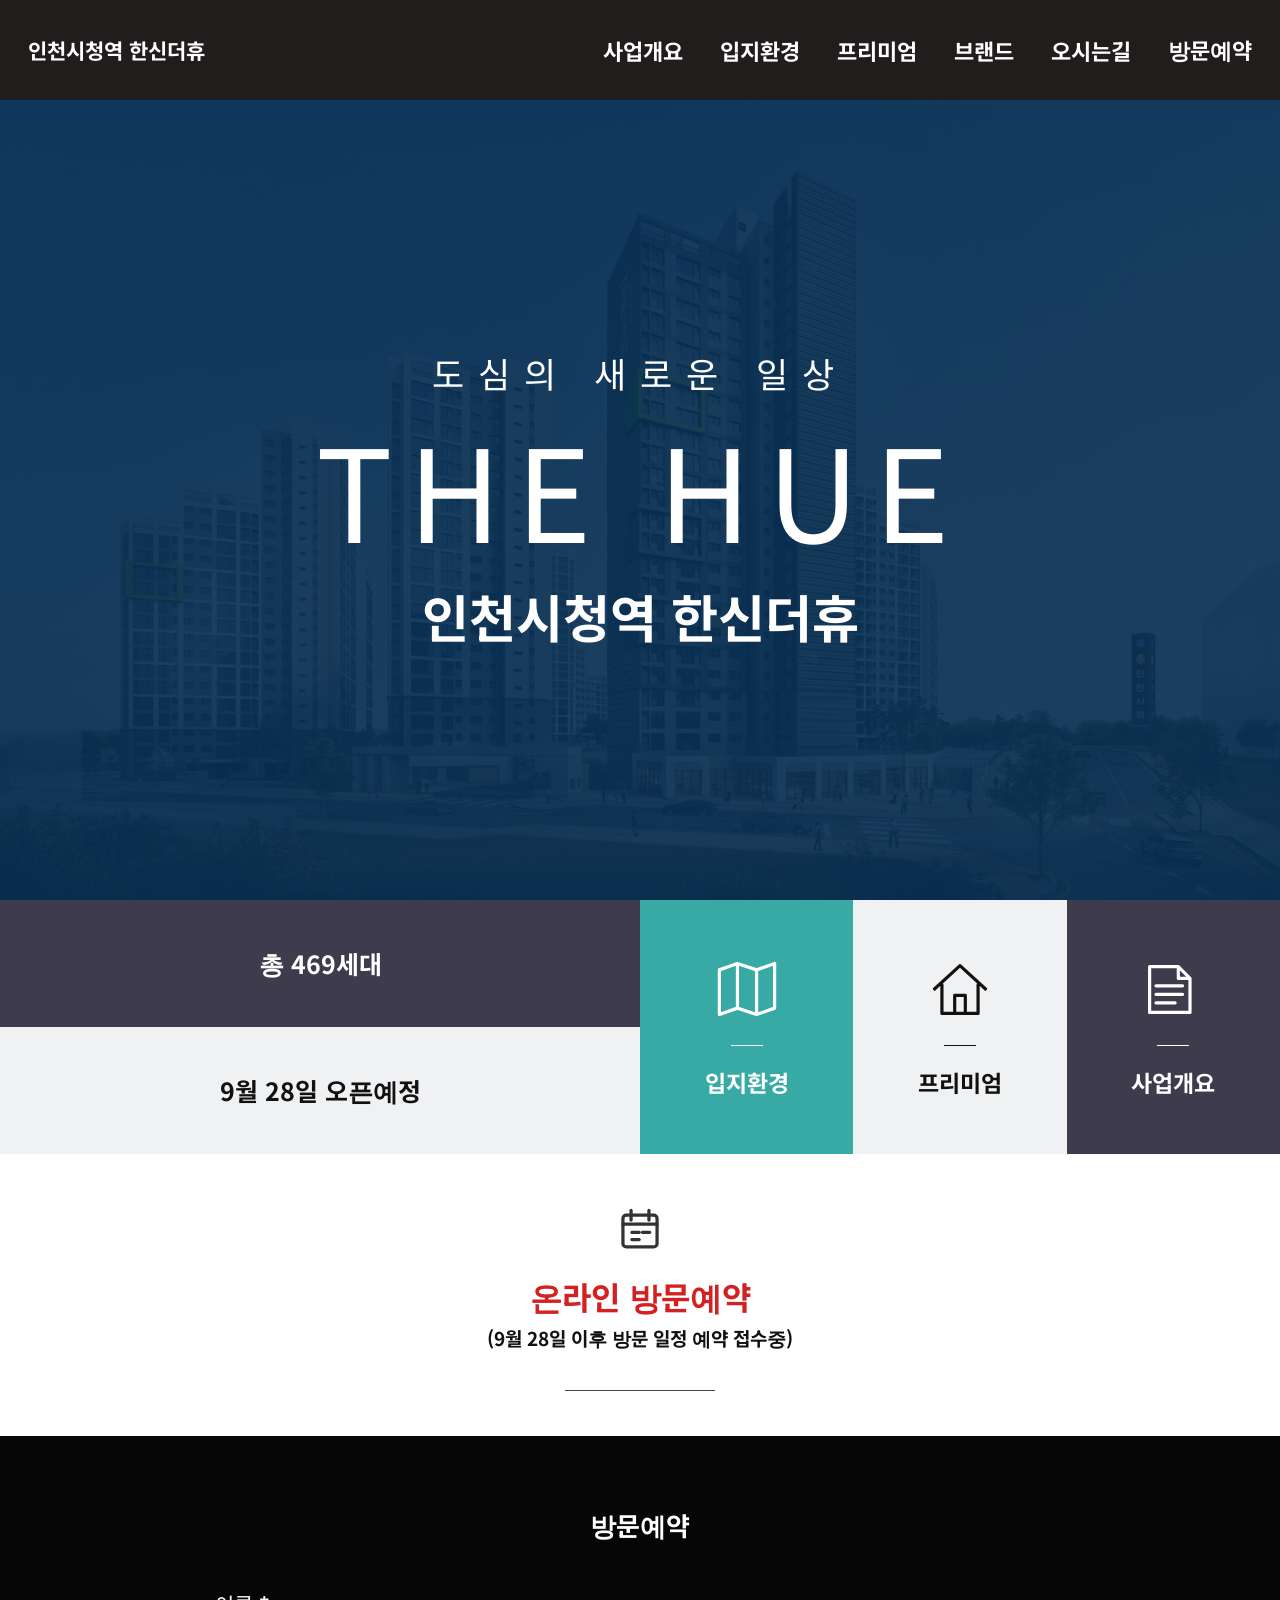
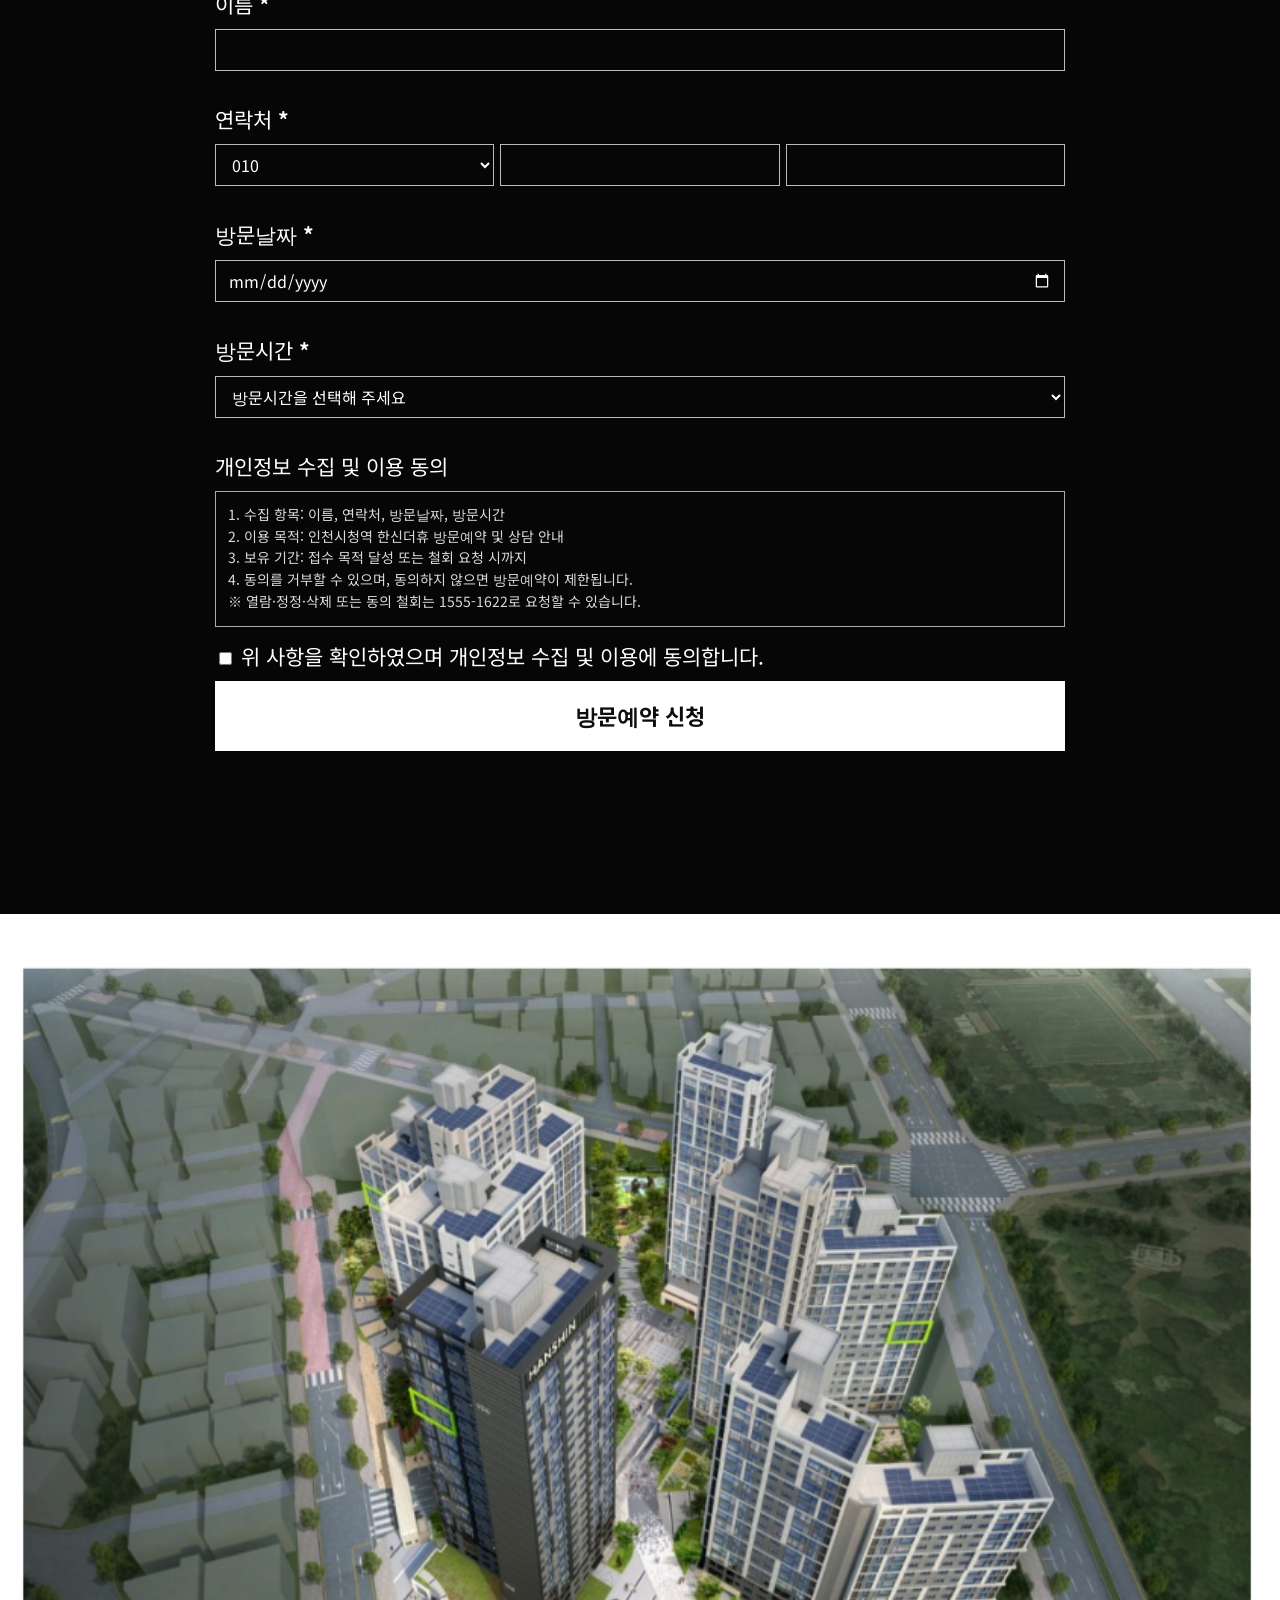
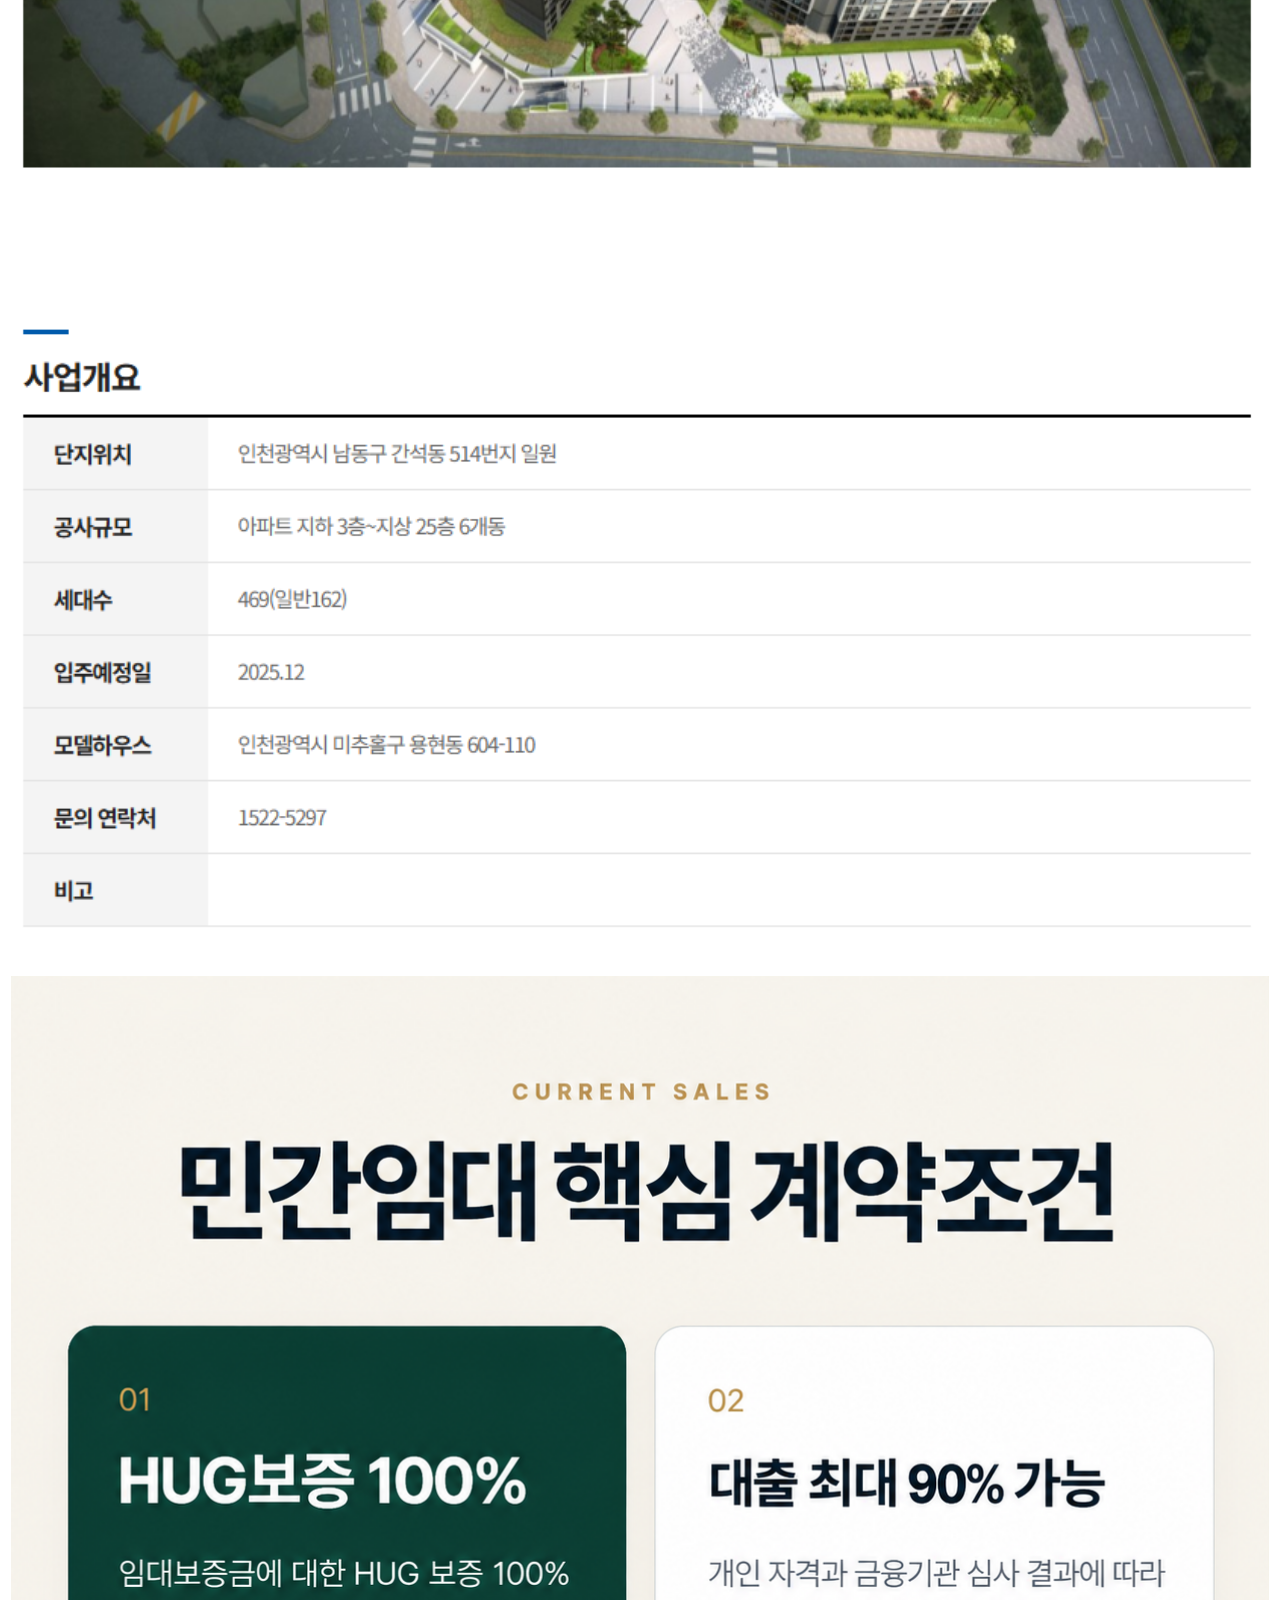
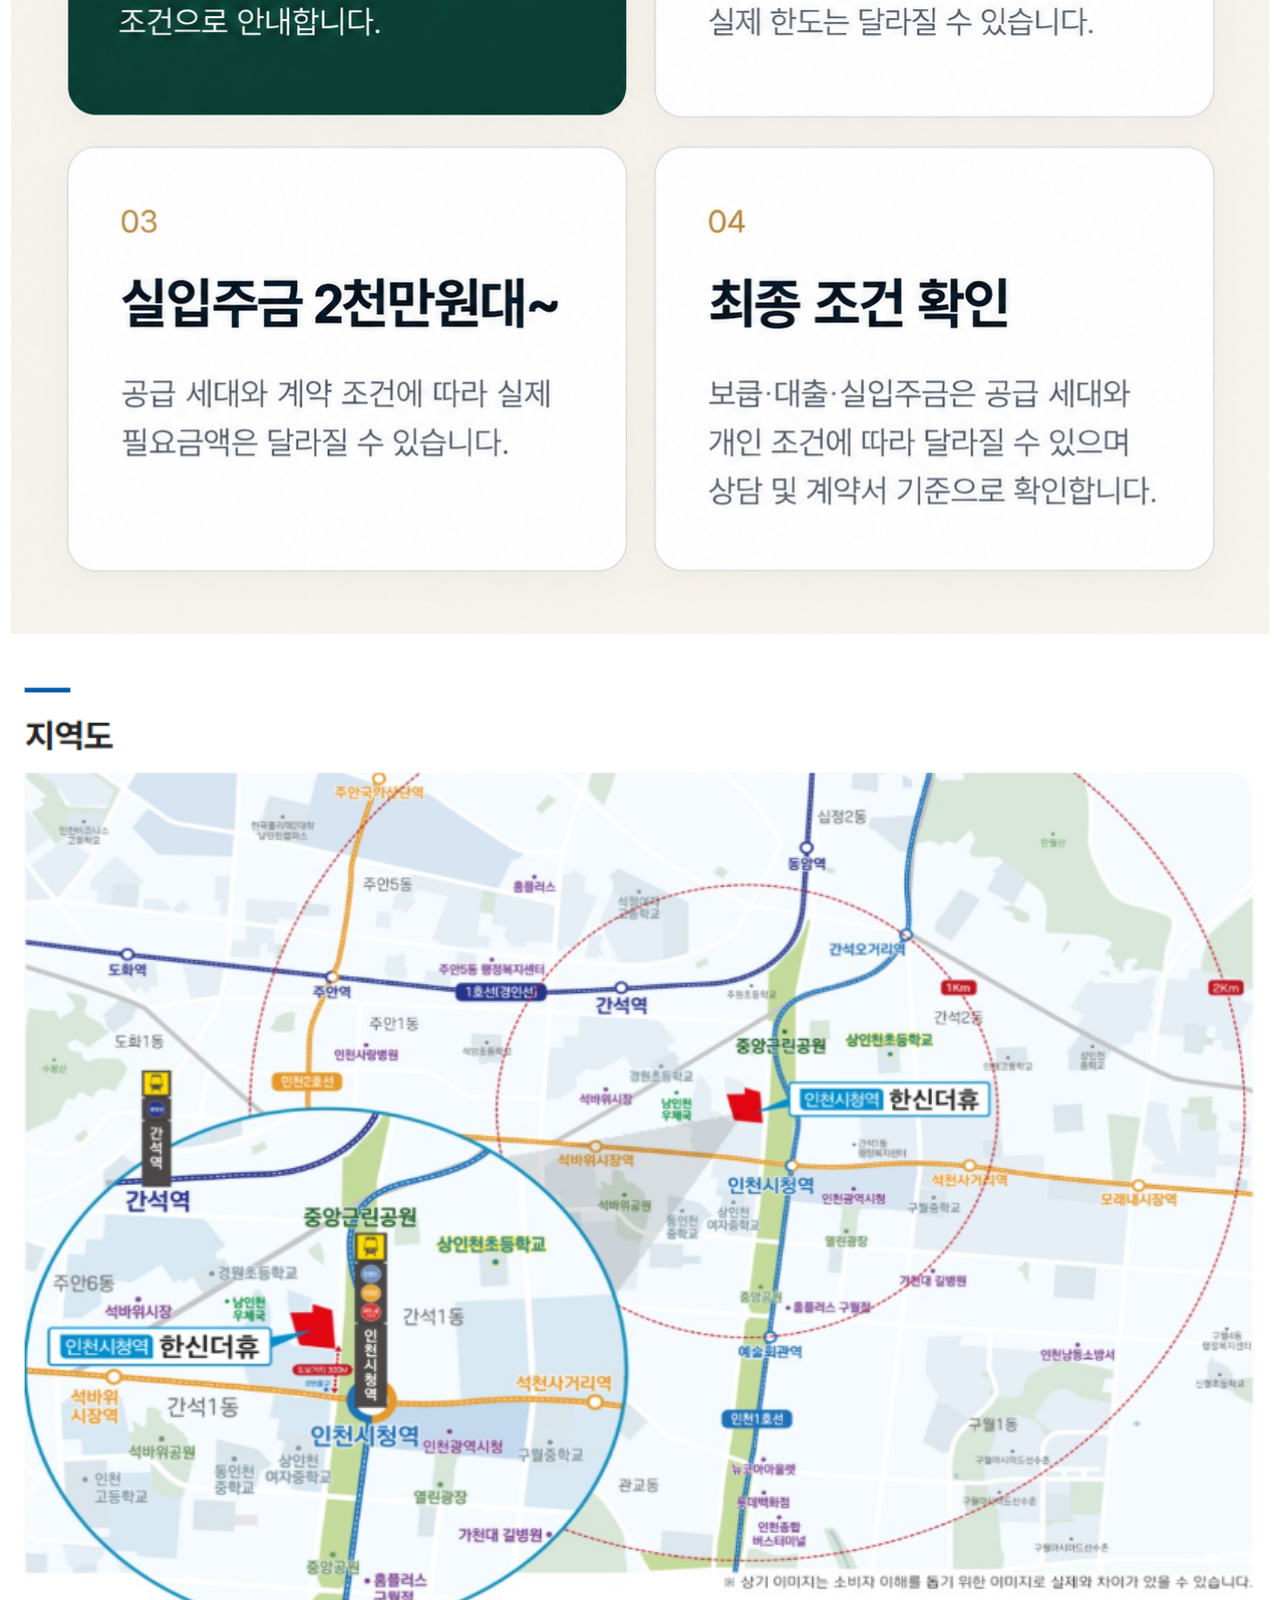
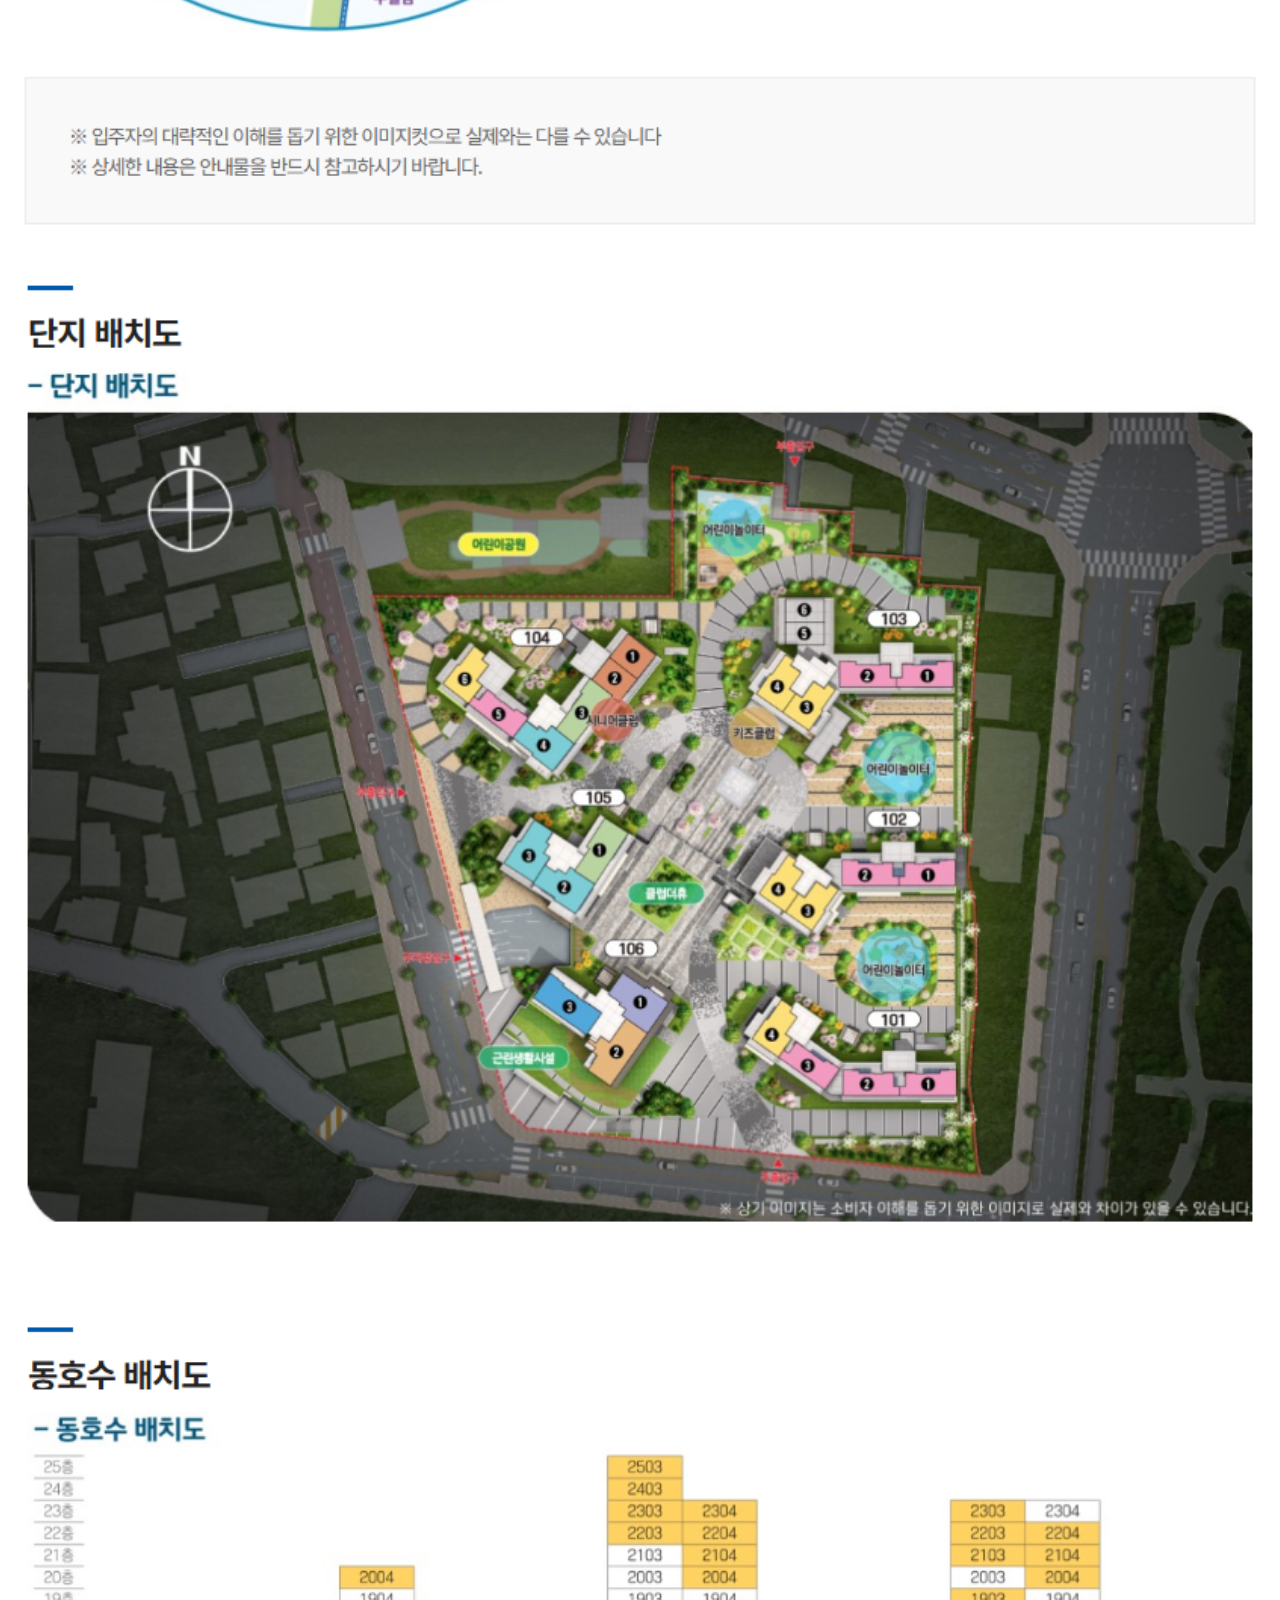
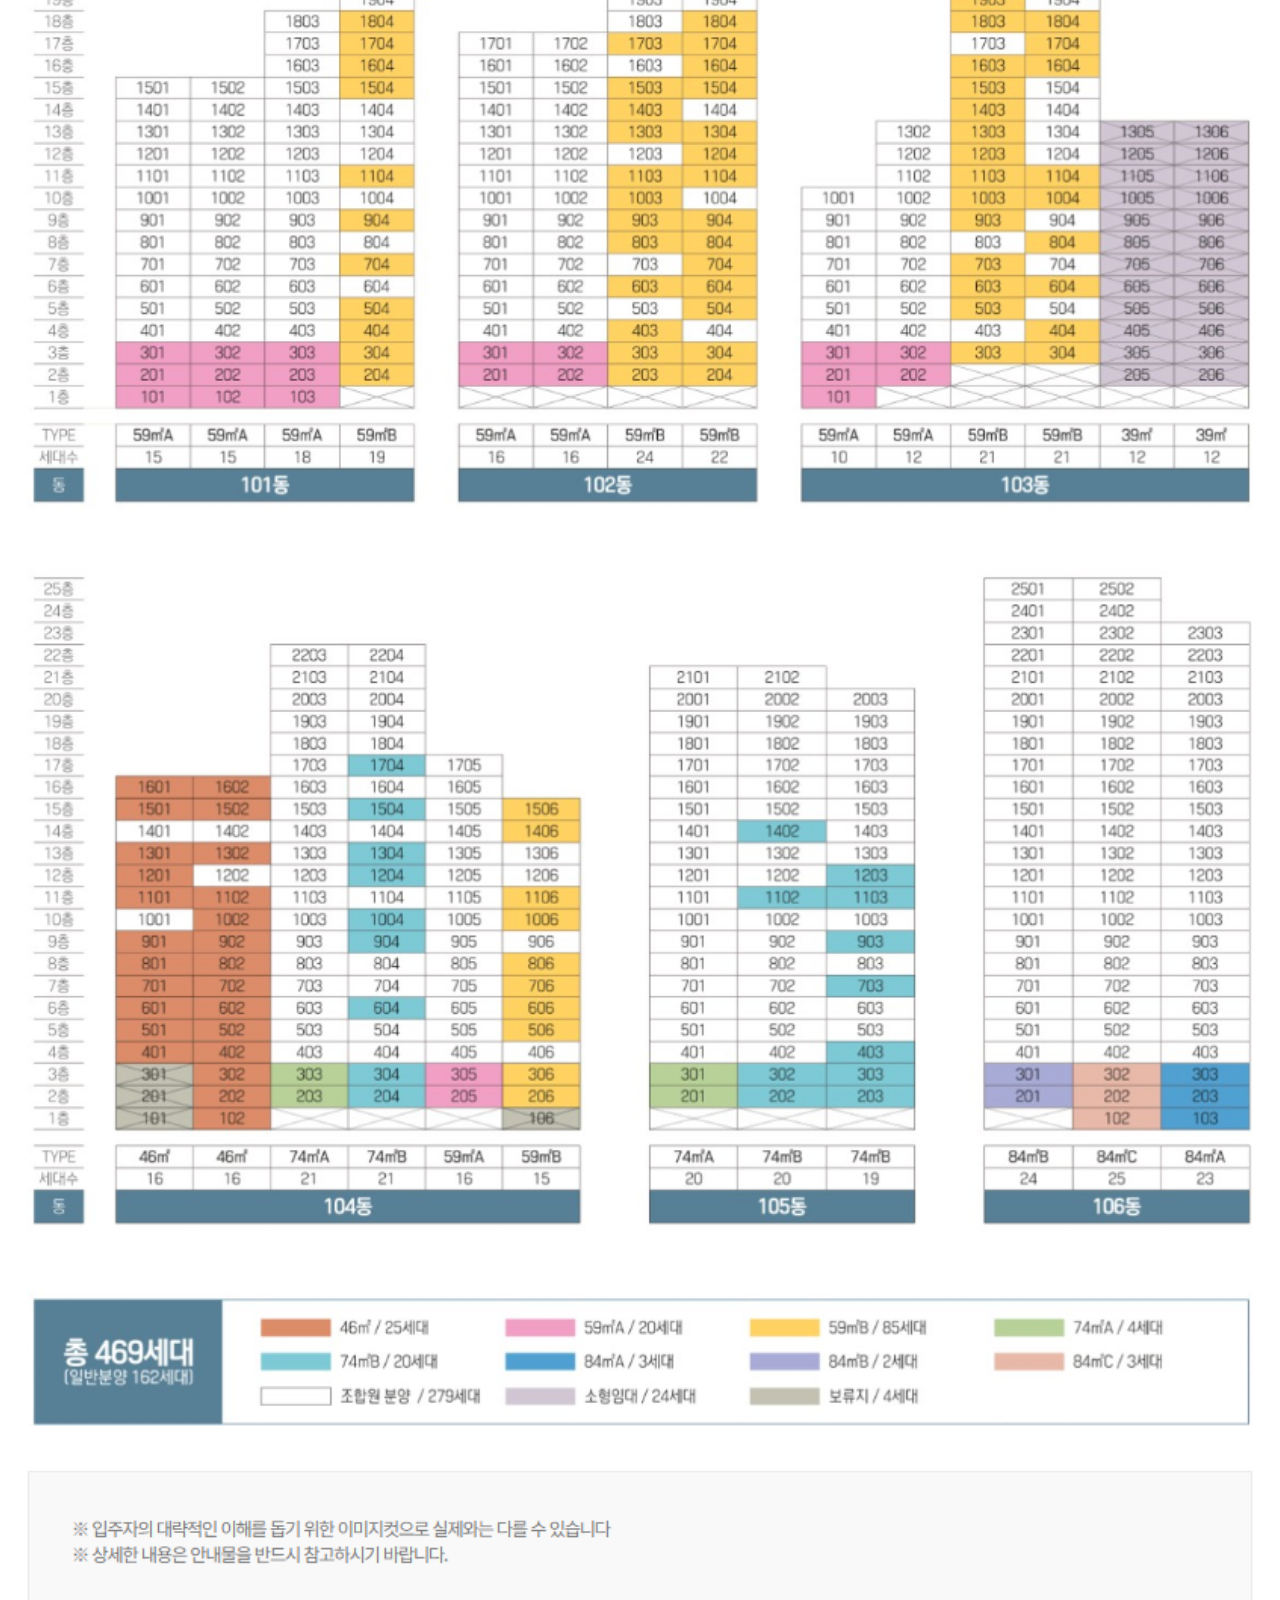
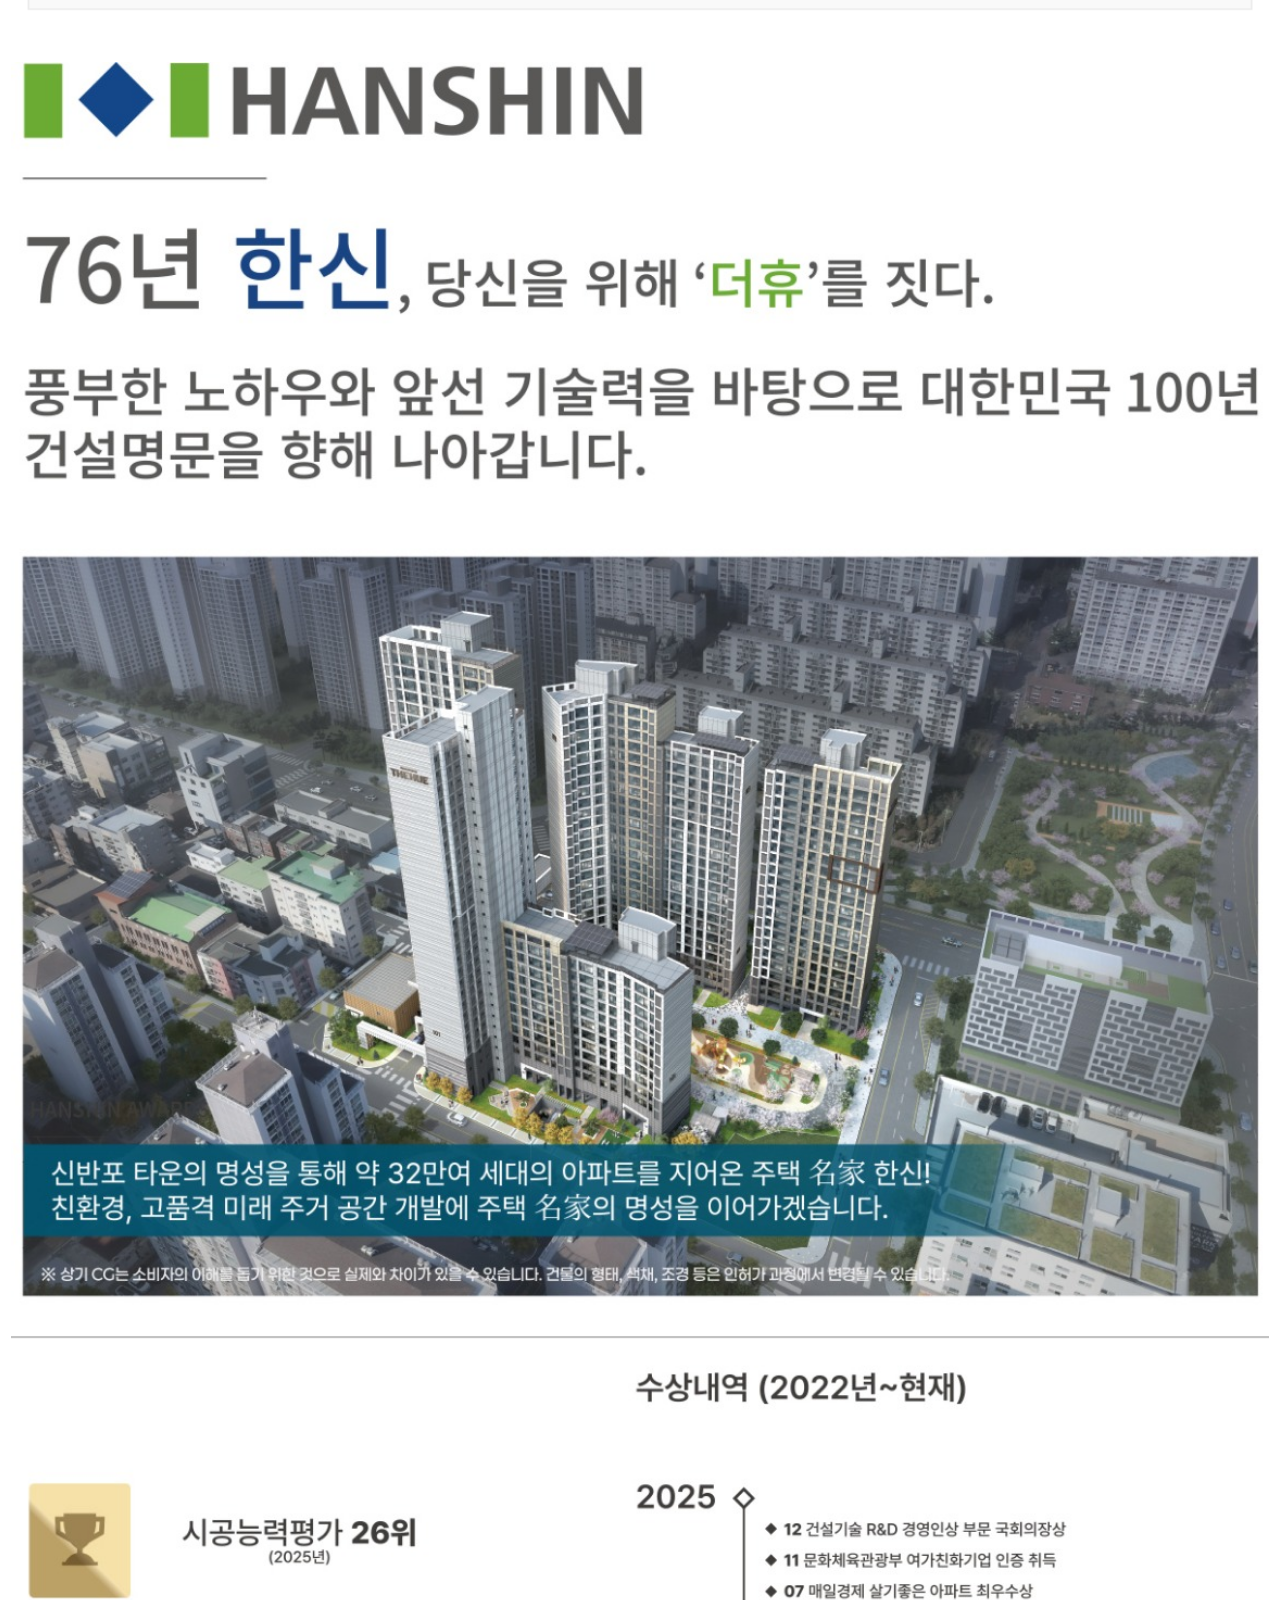
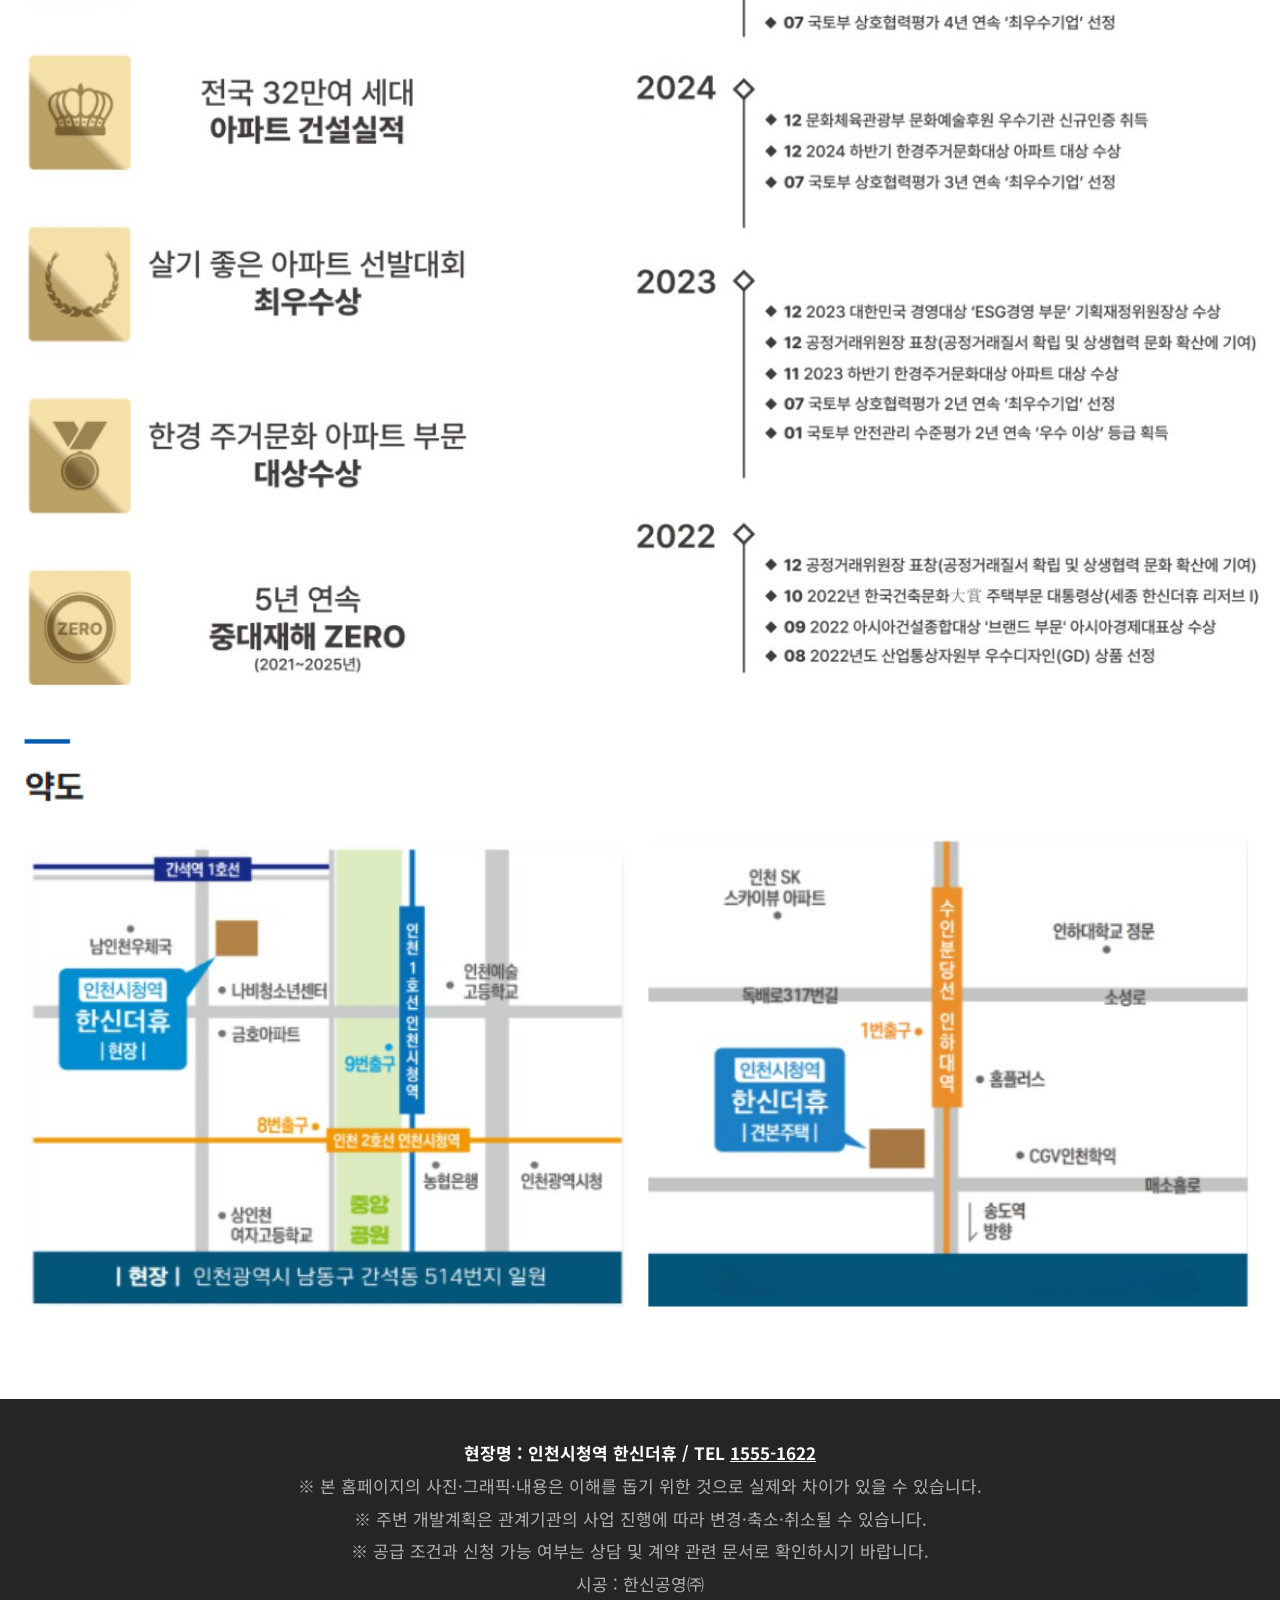
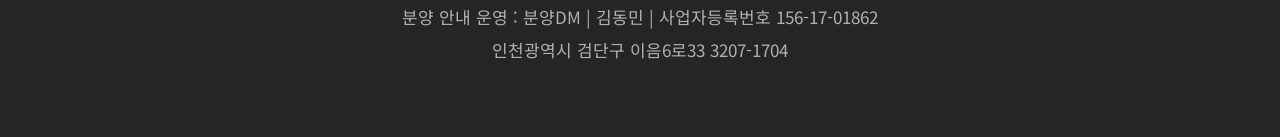
==== index.html @ fa7e34f7 "Align canonical URLs and publish RSS discovery in index.html" ====
<!doctype html><html lang="ko"><head><meta charset="utf-8"><meta name="viewport" content="width=device-width,initial-scale=1"><title>인천시청역 한신더휴</title><meta name="description" content="인천시청역 한신더휴의 사업개요, 입지환경, 프리미엄, 브랜드, 오시는 길과 방문예약 안내."><link rel="canonical" href="https://thehue-incheoncityhall.site/"><link rel="alternate" type="application/rss+xml" title="인천시청역 한신더휴 RSS" href="https://thehue-incheoncityhall.site/rss.xml"><link rel="icon" href="/favicon.svg" type="image/svg+xml"><link rel="stylesheet" href="/styles.css"></head><body><header class="site-header"><a class="brand-name" href="/">인천시청역 한신더휴</a><nav class="nav" aria-label="주요 메뉴"><a href="/info">사업개요</a><a href="/3">입지환경</a><a href="/4">프리미엄</a><a href="/7">브랜드</a><a href="/5">오시는길</a><a href="/6">방문예약</a></nav><button class="menu-toggle" aria-label="메뉴 열기" aria-expanded="false">☰</button></header><main><section class="hero"><div><p class="overline">도심의 새로운 일상</p><p class="latin">THE HUE</p><p class="project">인천시청역 한신더휴</p></div></section><section class="home-shortcuts" aria-label="주요 안내"><div class="status-tiles"><div class="households">총 469세대</div><div class="open-date">9월 28일 오픈예정</div></div><a class="shortcut shortcut-location" href="/3"><svg viewBox="0 0 64 64" aria-hidden="true"><path d="M6 14l17-6 18 6 17-6v42l-17 6-18-6-17 6zM23 8v42m18-36v42"/></svg><span>입지환경</span></a><a class="shortcut shortcut-premium" href="/4"><svg viewBox="0 0 64 64" aria-hidden="true"><path d="M8 32L32 10l24 22M15 28v27h34V28M27 55V38h10v17"/></svg><span>프리미엄</span></a><a class="shortcut shortcut-overview" href="/info"><svg viewBox="0 0 64 64" aria-hidden="true"><path d="M10 11h27l11 11v32H10zM37 11v11h11M16 29h25M16 37h25M16 45h18"/></svg><span>사업개요</span></a></section><section class="reservation-intro" aria-labelledby="reserve-title"><svg class="reservation-icon" viewBox="0 0 64 64" aria-hidden="true"><rect x="11" y="15" width="42" height="39" rx="4" fill="none" stroke="currentColor" stroke-width="4"/><path d="M11 26h42M21 9v12M43 9v12M22 36h9M35 36h9M22 45h9" fill="none" stroke="currentColor" stroke-width="4" stroke-linecap="round"/></svg><h2 id="reserve-title">온라인 방문예약</h2><p>(9월 28일 이후 방문 일정 예약 접수중)</p><span class="intro-rule" aria-hidden="true"></span></section><section class="lead-section" id="reservation"><form class="lead-form" method="post" action="/api/interest"><h2>방문예약</h2><input type="hidden" name="site" value="인천시청역 한신더휴"><input class="bot-field" type="text" name="website" tabindex="-1" autocomplete="off" aria-hidden="true"><div class="field"><label for="name">이름 <b>*</b></label><input id="name" name="name" autocomplete="name" maxlength="40" required></div><div class="field"><label for="phone1">연락처 <b>*</b></label><div class="phone-parts"><select id="phone1" data-phone aria-label="연락처 앞자리"><option value="010">010</option></select><input data-phone aria-label="연락처 가운데 자리" inputmode="numeric" maxlength="4" pattern="[0-9]{4}" required><input data-phone aria-label="연락처 마지막 자리" inputmode="numeric" maxlength="4" pattern="[0-9]{4}" required></div></div><div class="field"><label for="visit-date">방문날짜 <b>*</b></label><input id="visit-date" name="visit_date" type="date" min="2026-09-28" required></div><div class="field"><label for="visit-time">방문시간 <b>*</b></label><select id="visit-time" name="visit_time" required><option value="">방문시간을 선택해 주세요</option><option value="10:00">오전 10시</option><option value="10:30">오전 10시 30분</option><option value="11:00">오전 11시</option><option value="11:30">오전 11시 30분</option><option value="12:00">오후 12시</option><option value="12:30">오후 12시 30분</option><option value="13:00">오후 1시</option><option value="13:30">오후 1시 30분</option><option value="14:00">오후 2시</option><option value="14:30">오후 2시 30분</option><option value="15:00">오후 3시</option><option value="15:30">오후 3시 30분</option><option value="16:00">오후 4시</option><option value="16:30">오후 4시 30분</option><option value="17:00">오후 5시</option><option value="17:30">오후 5시 30분</option><option value="18:00">오후 6시</option></select></div><div class="field"><label>개인정보 수집 및 이용 동의</label><div class="consent-text">1. 수집 항목: 이름, 연락처, 방문날짜, 방문시간<br>2. 이용 목적: 인천시청역 한신더휴 방문예약 및 상담 안내<br>3. 보유 기간: 접수 목적 달성 또는 철회 요청 시까지<br>4. 동의를 거부할 수 있으며, 동의하지 않으면 방문예약이 제한됩니다.<br>※ 열람·정정·삭제 또는 동의 철회는 1555-1622로 요청할 수 있습니다.</div><label class="agree"><input type="checkbox" name="consent" value="yes" required> 위 사항을 확인하였으며 개인정보 수집 및 이용에 동의합니다.</label><button class="form-submit" type="submit">방문예약 신청</button><p class="form-status" role="status" aria-live="polite"></p></div></form></section><div class="stack home-posters"><img src="/assets/overview-official.png" alt="조감도와 사업개요" loading="lazy"><img src="/assets/terms-grid.png" alt="민간임대 핵심 계약조건" loading="lazy"><img src="/assets/location-official.png" alt="인천시청역 한신더휴 지역도" loading="lazy"><img src="/assets/siteplan-official.png" alt="단지 배치도와 동호수 배치도" loading="lazy"><img src="/assets/brand-official.jpg" alt="한신공영 브랜드 소개" loading="lazy"><img src="/assets/directions-official.png" alt="오시는 길 약도" loading="lazy"></div></main><footer class="site-footer"><p><strong>현장명 : 인천시청역 한신더휴 / TEL <a href="tel:15551622">1555-1622</a></strong></p><p>※ 본 홈페이지의 사진·그래픽·내용은 이해를 돕기 위한 것으로 실제와 차이가 있을 수 있습니다.</p><p>※ 주변 개발계획은 관계기관의 사업 진행에 따라 변경·축소·취소될 수 있습니다.</p><p>※ 공급 조건과 신청 가능 여부는 상담 및 계약 관련 문서로 확인하시기 바랍니다.</p><p>시공 : 한신공영㈜</p><p>분양 안내 운영 : 분양DM | 김동민 | 사업자등록번호 156-17-01862</p><p>인천광역시 검단구 이음6로33 3207-1704</p></footer><div class="zoom-modal" role="dialog" aria-modal="true" aria-label="지역도 크게 보기"><button type="button" aria-label="닫기">×</button><img alt="지역도 확대 이미지"></div><script src="/site.js?v=20260924-reserve-open" defer></script></body></html>
---- styles.css ----
@font-face{font-family:NotoKR;src:url('/assets/NotoSansKR-subset.ttf') format('truetype');font-display:swap}
:root{--nav:#211d1c;--navy:#102d49;--text:#202832}
*{box-sizing:border-box}html{scroll-behavior:smooth}body{margin:0;color:var(--text);font-family:NotoKR,'Noto Sans KR',sans-serif}a{color:inherit;text-decoration:none}button,input,select,textarea{font:inherit}
.site-header{height:100px;background:var(--nav);color:#fff;display:flex;align-items:center;justify-content:space-between;padding:0 28px;position:sticky;top:0;z-index:50;gap:20px}
.brand-name{font-size:21px;font-weight:700;white-space:nowrap}.nav{display:flex;align-items:center;gap:37px;font-size:22px;font-weight:700}.nav a{white-space:nowrap;position:relative}.nav a[aria-current=page]:before{content:'';height:4px;width:100%;background:#4f00f5;position:absolute;left:0;top:-37px}.menu-toggle{display:none;background:transparent;border:0;color:#fff;font-size:32px;cursor:pointer}
.hero{height:calc(100svh - 100px);min-height:640px;background:linear-gradient(rgba(8,47,82,.92),rgba(8,47,82,.92)),url('/assets/rendering.jpg') center/cover;color:white;display:flex;align-items:center;justify-content:center;text-align:center}.hero .overline{font-size:35px;letter-spacing:.4em;margin:0 0 20px}.hero .latin{font-size:clamp(84px,10vw,142px);letter-spacing:.12em;line-height:1.1;font-weight:400;margin:0}.hero .project{font-size:clamp(33px,4vw,53px);font-weight:700;margin:20px 0 0}
.stack{max-width:1258px;margin:auto}.stack img{display:block;width:100%;height:auto}.home-posters{padding-top:38px;padding-bottom:45px}.home-posters img{margin-bottom:34px}.poster-page img+img{margin-top:24px}.nav a:focus-visible,.shortcut:focus-visible,.form-submit:focus-visible{outline:4px solid #b4956d;outline-offset:2px}
.home-shortcuts{display:grid;grid-template-columns:3fr repeat(3,1fr);max-width:1280px;margin:auto;min-height:254px;font-family:NotoKR,'Noto Sans KR',sans-serif}.status-tiles{display:grid;grid-template-rows:1fr 1fr;text-align:center;font-size:25px;font-weight:700}.status-tiles>div{display:flex;align-items:center;justify-content:center;padding:14px}.households,.shortcut-overview{background:#3e3b4d;color:#fff}.open-date,.shortcut-premium{background:#f0f1f3;color:#111}.shortcut-location{background:#38aaa5;color:#fff}.shortcut{display:flex;flex-direction:column;align-items:center;justify-content:center;gap:22px;text-align:center;font-size:23px;font-weight:700;transition:filter .2s}.shortcut:hover{filter:brightness(.96)}.shortcut svg{width:68px;height:68px;fill:none;stroke:currentColor;stroke-width:3;stroke-linejoin:round;stroke-linecap:round}.shortcut span:before{content:'';display:block;width:32px;height:1px;background:currentColor;margin:0 auto 19px}
.reservation-intro{max-width:1258px;margin:auto;padding:49px 18px 45px;text-align:center;background:#fff;color:#111}.reservation-icon{width:52px;height:52px;color:#333}.reservation-intro h2{font-size:32px;line-height:1.25;color:#d42020;margin:16px 0 8px}.reservation-intro p{font-size:19px;font-weight:700;margin:0}.intro-rule{display:block;width:150px;height:1px;background:#444;margin:37px auto 0}
.fine-print{max-width:1258px;margin:8px auto 38px;color:#737a81;font-size:17px;line-height:1.7;padding:0 10px}
.lead-section{background:#060606;color:#fff;padding:70px 20px 90px}.lead-form{max-width:850px;margin:auto}.lead-form h2{font-size:26px;text-align:center;margin:0 0 44px}.field{margin-bottom:33px}.field label{display:block;font-size:21px;margin-bottom:10px}.field input:not([type=checkbox]),.field select{width:100%;height:42px;background:transparent;color:#fff;border:1px solid #bbb;border-radius:0;padding:4px 12px;outline:none}.field input:focus,.field select:focus{border-color:#fff}.field select option{color:#111}.field input[type=date]{color-scheme:dark}.phone-parts{display:grid;grid-template-columns:repeat(3,1fr);gap:6px}.consent-text{width:100%;height:136px;border:1px solid #aaa;color:#dadada;padding:12px;font-size:14px;line-height:1.55;overflow:auto}.agree{display:flex;gap:10px;align-items:center;margin:14px 0 35px;font-size:17px}.agree input{accent-color:#fff}.form-submit{display:block;width:100%;border:1px solid #fff;background:#fff;color:#0d0d0d;font-size:22px;padding:17px;cursor:pointer;font-weight:700}.form-submit:disabled{opacity:.65;cursor:not-allowed}.form-status{min-height:1.5em;text-align:center;color:#f1d5bb}
.site-footer{background:#252525;color:#aeb0b2;text-align:center;padding:36px 22px 70px;font-size:17px;line-height:1.75}.site-footer strong{color:white}.site-footer p{margin:3px 0}.site-footer a{text-decoration:underline}.poster-page{padding-top:10px;min-height:calc(100svh - 360px)}
.zoom-modal{position:fixed;inset:0;background:rgba(0,0,0,.94);z-index:100;display:none;overflow:auto;padding:45px 20px}.zoom-modal.show{display:block}.zoom-modal img{display:block;width:min(1258px,100%);height:auto;margin:auto}.zoom-modal button{position:fixed;right:20px;top:14px;color:#fff;background:none;border:0;font-size:38px;cursor:pointer}
.map-zoom{display:block;margin:15px auto 35px;padding:9px 22px;border:1px solid #54616c;background:#fff;color:#253c51;cursor:pointer}.bot-field{position:absolute;left:-9999px;width:1px;height:1px;opacity:0}
@media(max-width:1100px){.site-header{height:75px}.brand-name{font-size:17px}.nav{gap:18px;font-size:16px}.hero{height:calc(100svh - 75px)}}
@media(max-width:760px){.site-header{height:63px;padding:0 14px}.brand-name{font-size:15px}.menu-toggle{display:block;font-size:25px}.nav{display:none;position:absolute;top:63px;left:0;right:0;background:var(--nav);padding:16px 22px 24px;flex-direction:column;align-items:stretch;gap:0}.nav.open{display:flex}.nav a{padding:12px 0;font-size:18px}.nav a[aria-current=page]:before{top:0;height:2px;width:40px}.hero{height:calc(100svh - 63px);min-height:520px}.hero .overline{font-size:19px;letter-spacing:.2em}.hero .latin{font-size:clamp(54px,13vw,86px);letter-spacing:.08em}.hero .project{font-size:26px}.home-shortcuts{grid-template-columns:repeat(3,1fr)}.status-tiles{grid-column:1/-1;grid-template-rows:repeat(2,minmax(68px,auto));font-size:20px}.shortcut{min-height:150px;gap:8px;font-size:15px;padding:12px 3px}.shortcut svg{width:43px;height:43px}.shortcut span:before{width:24px;margin-bottom:11px}.reservation-intro{padding:36px 14px}.reservation-intro h2{font-size:25px}.reservation-intro p{font-size:15px}.home-posters{padding-top:22px;padding-bottom:15px}.home-posters img{margin-bottom:16px}.lead-section{padding:48px 22px}.field label{font-size:18px}.site-footer{font-size:12px}}
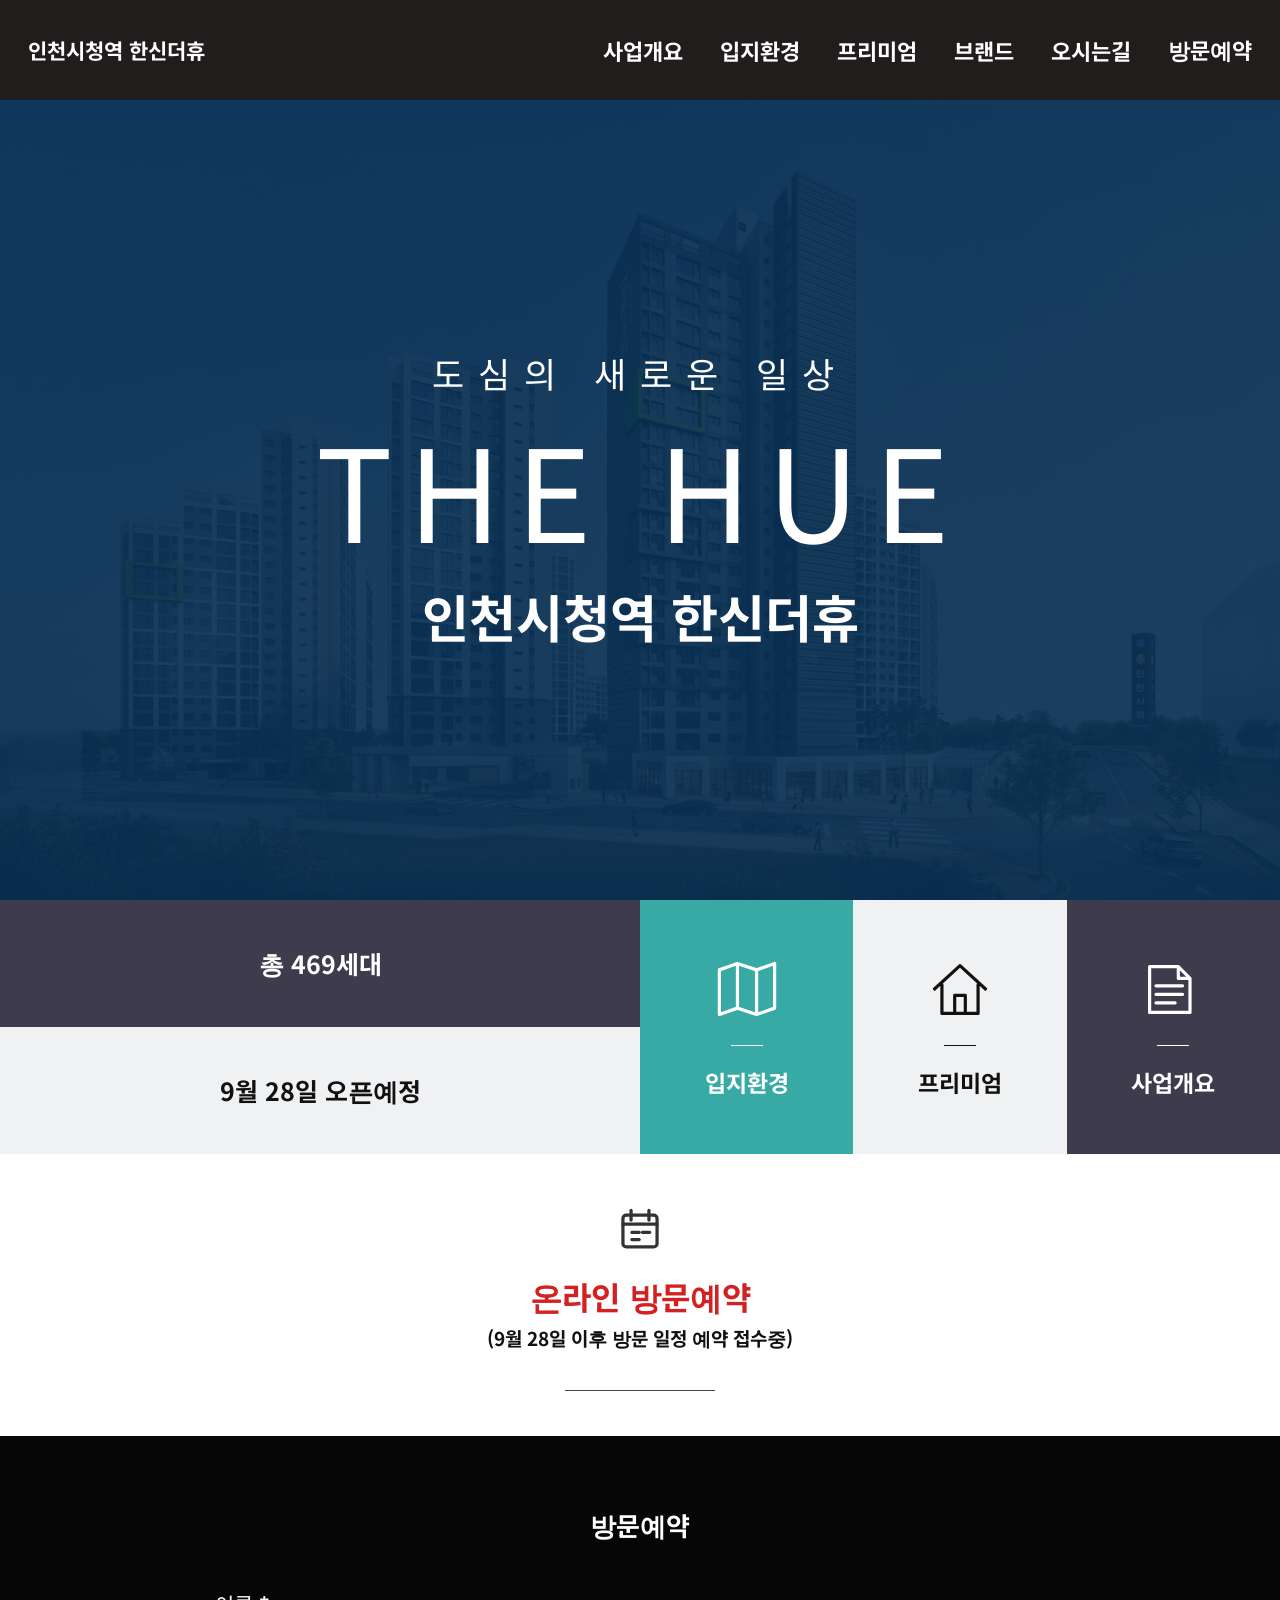
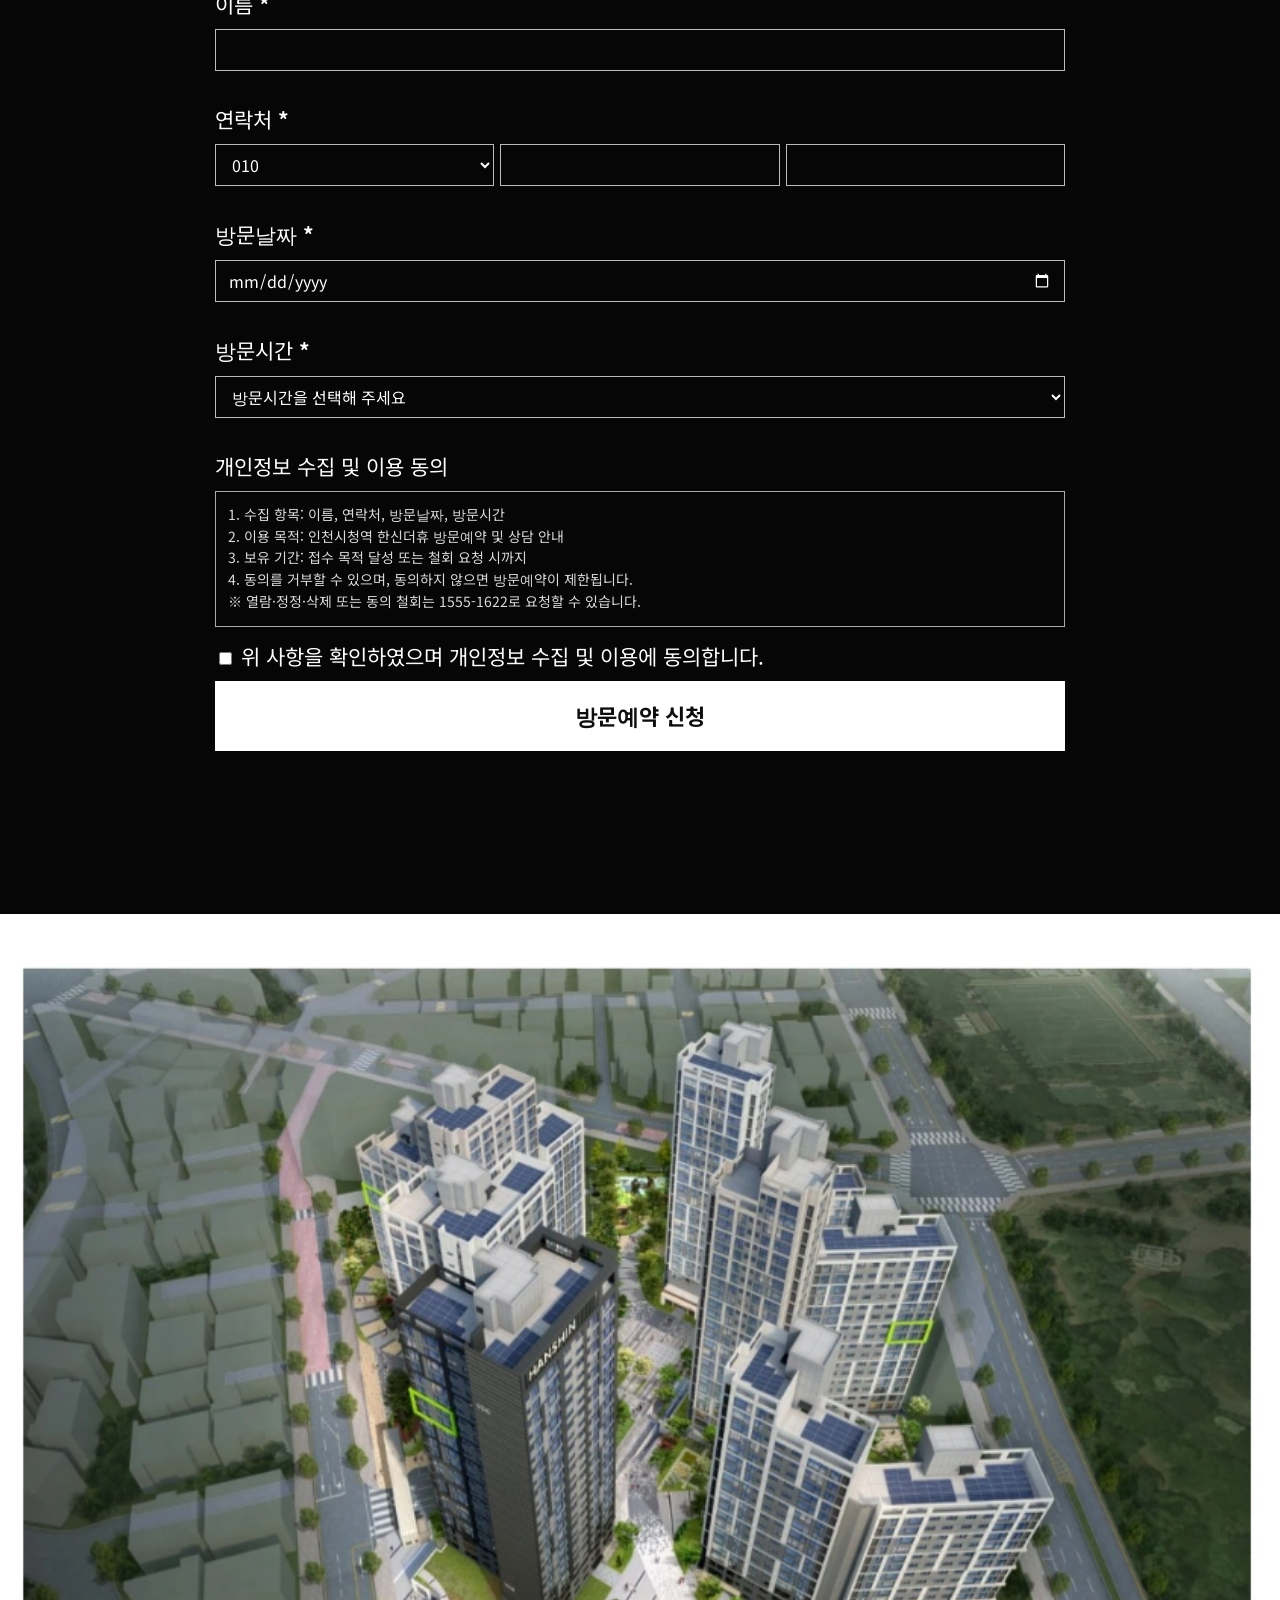
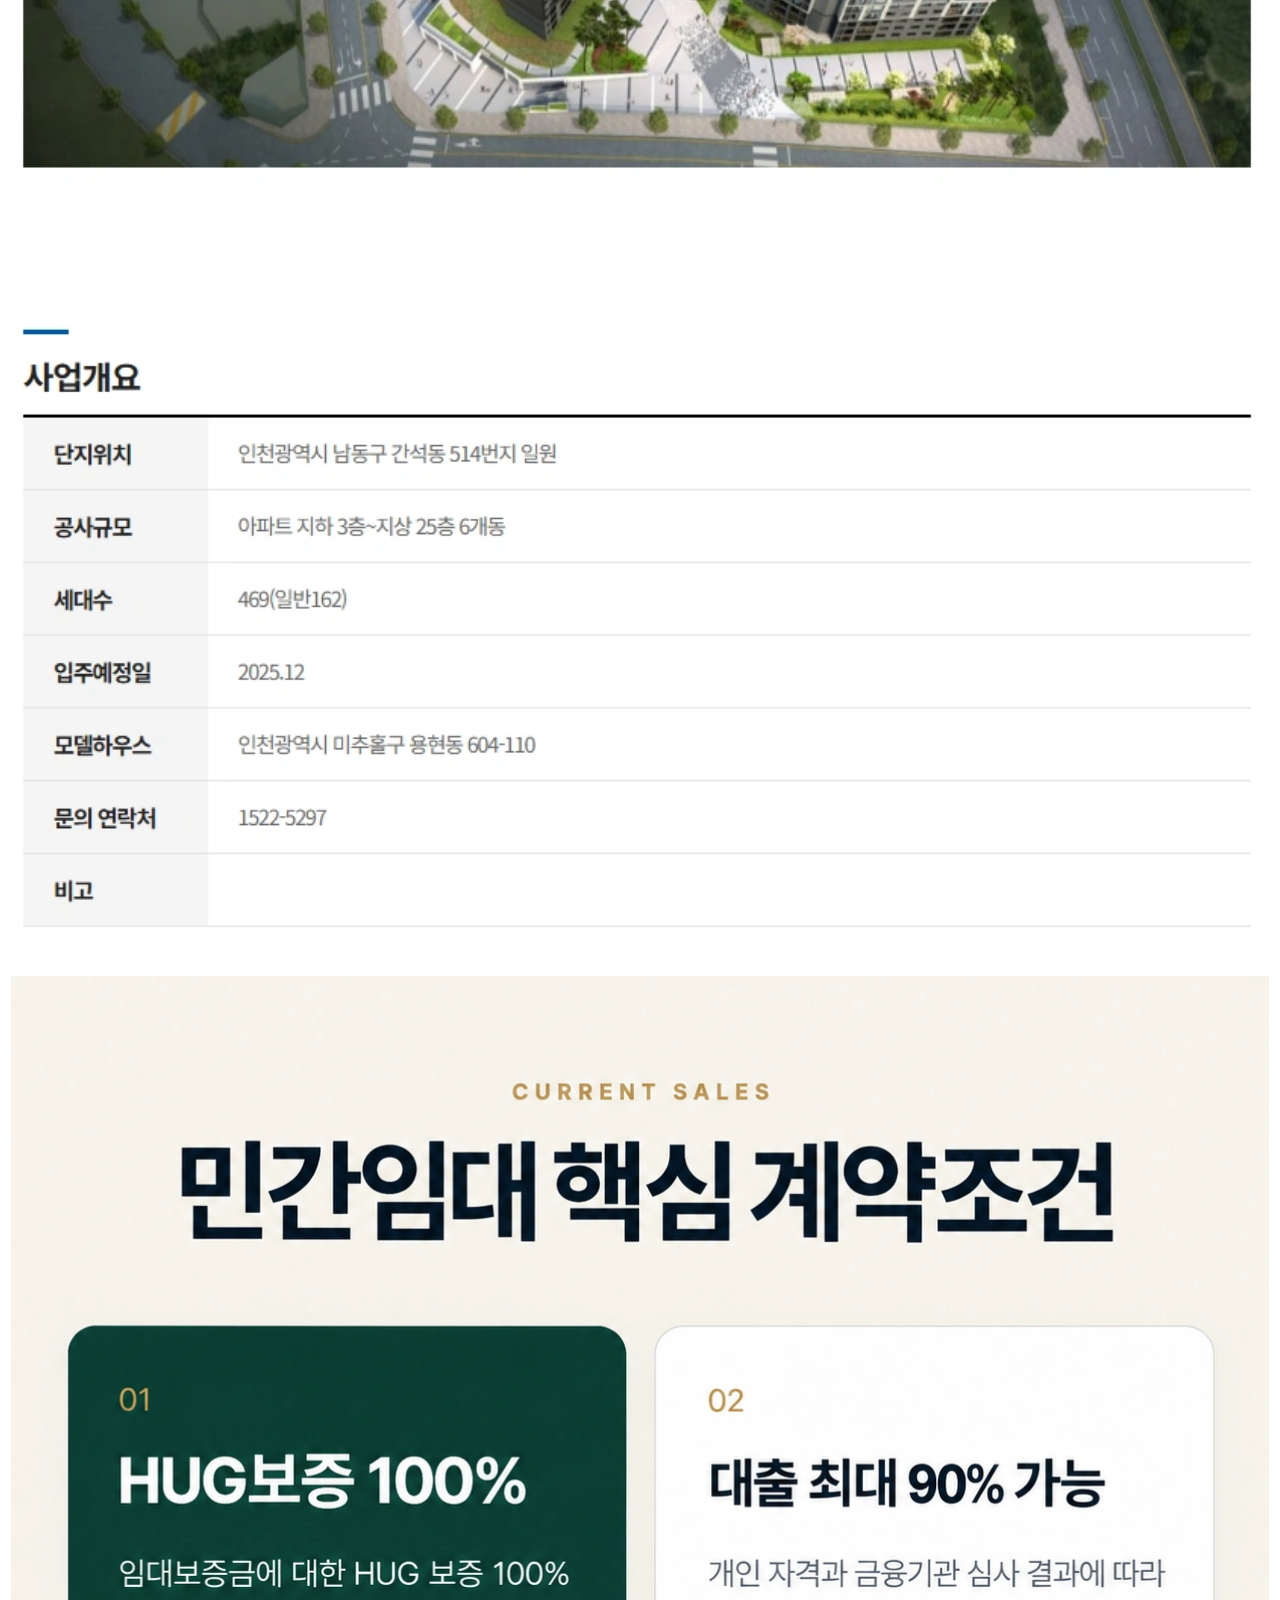
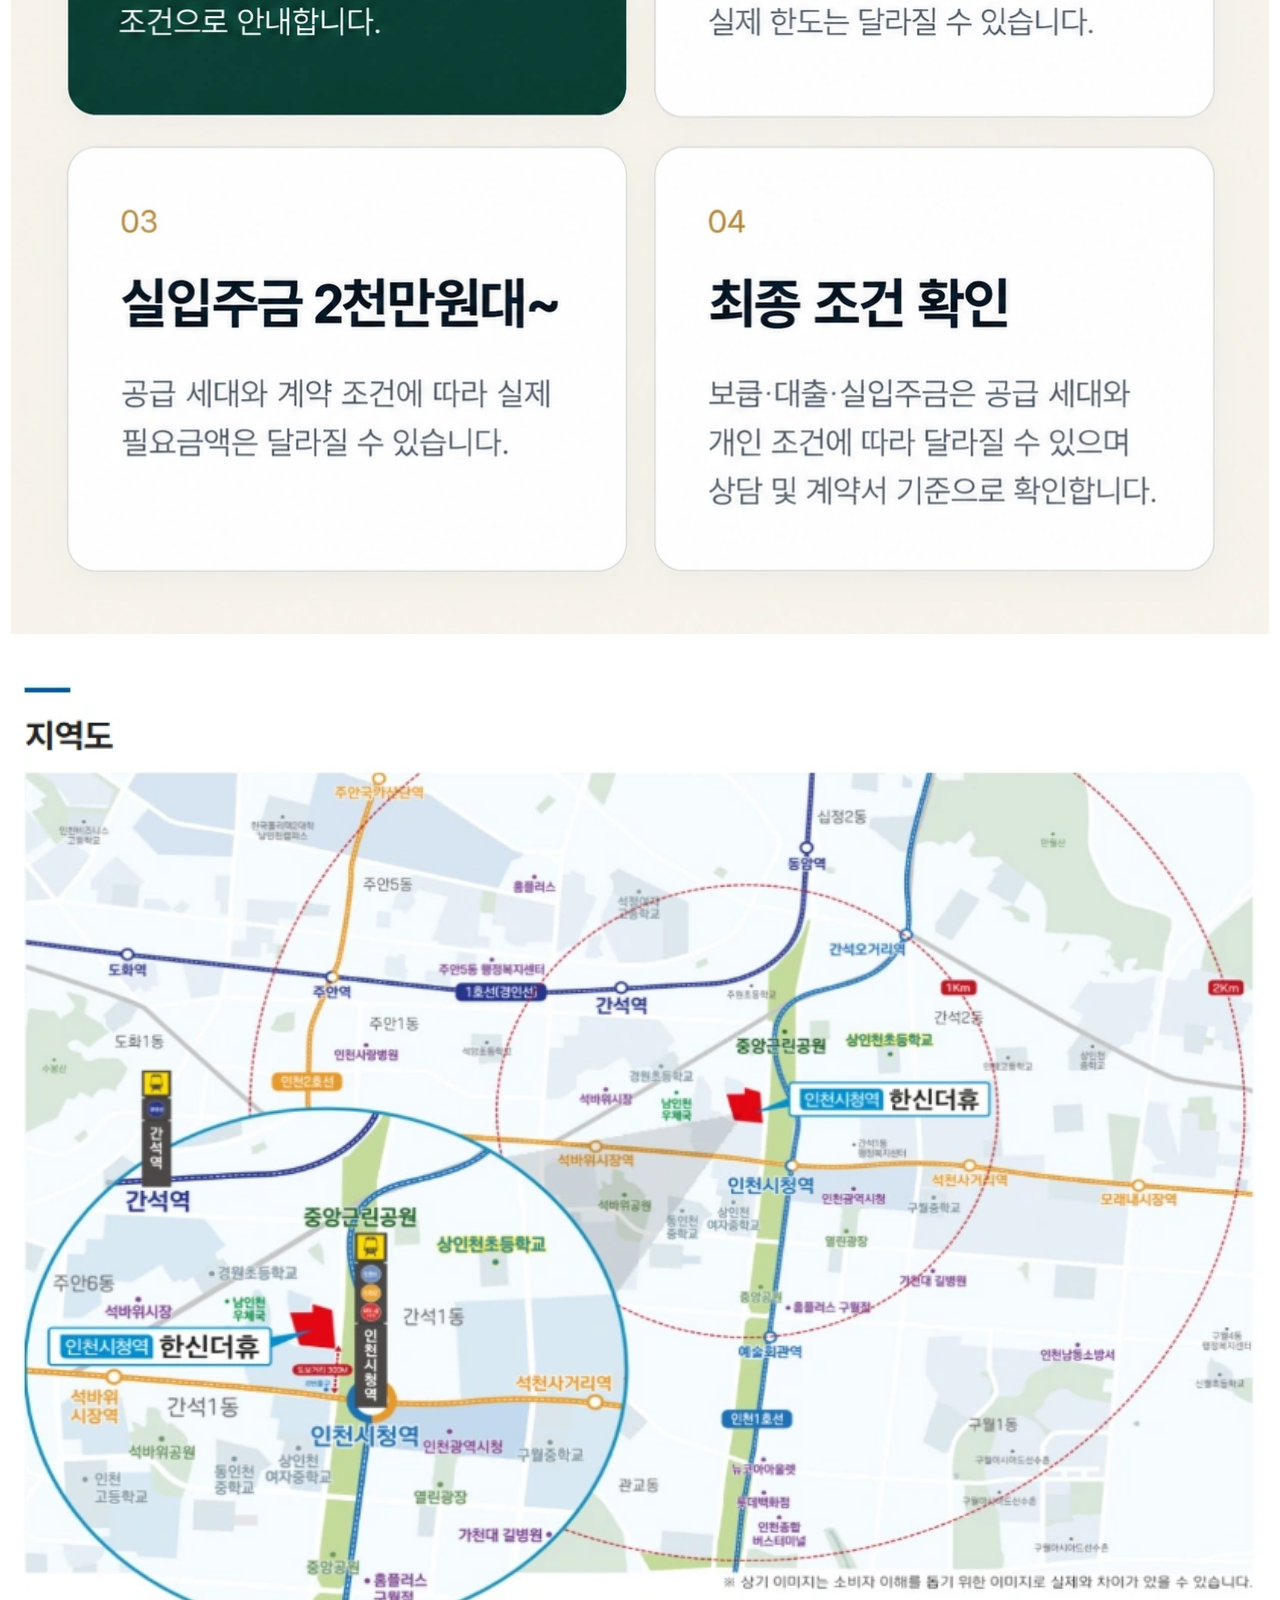
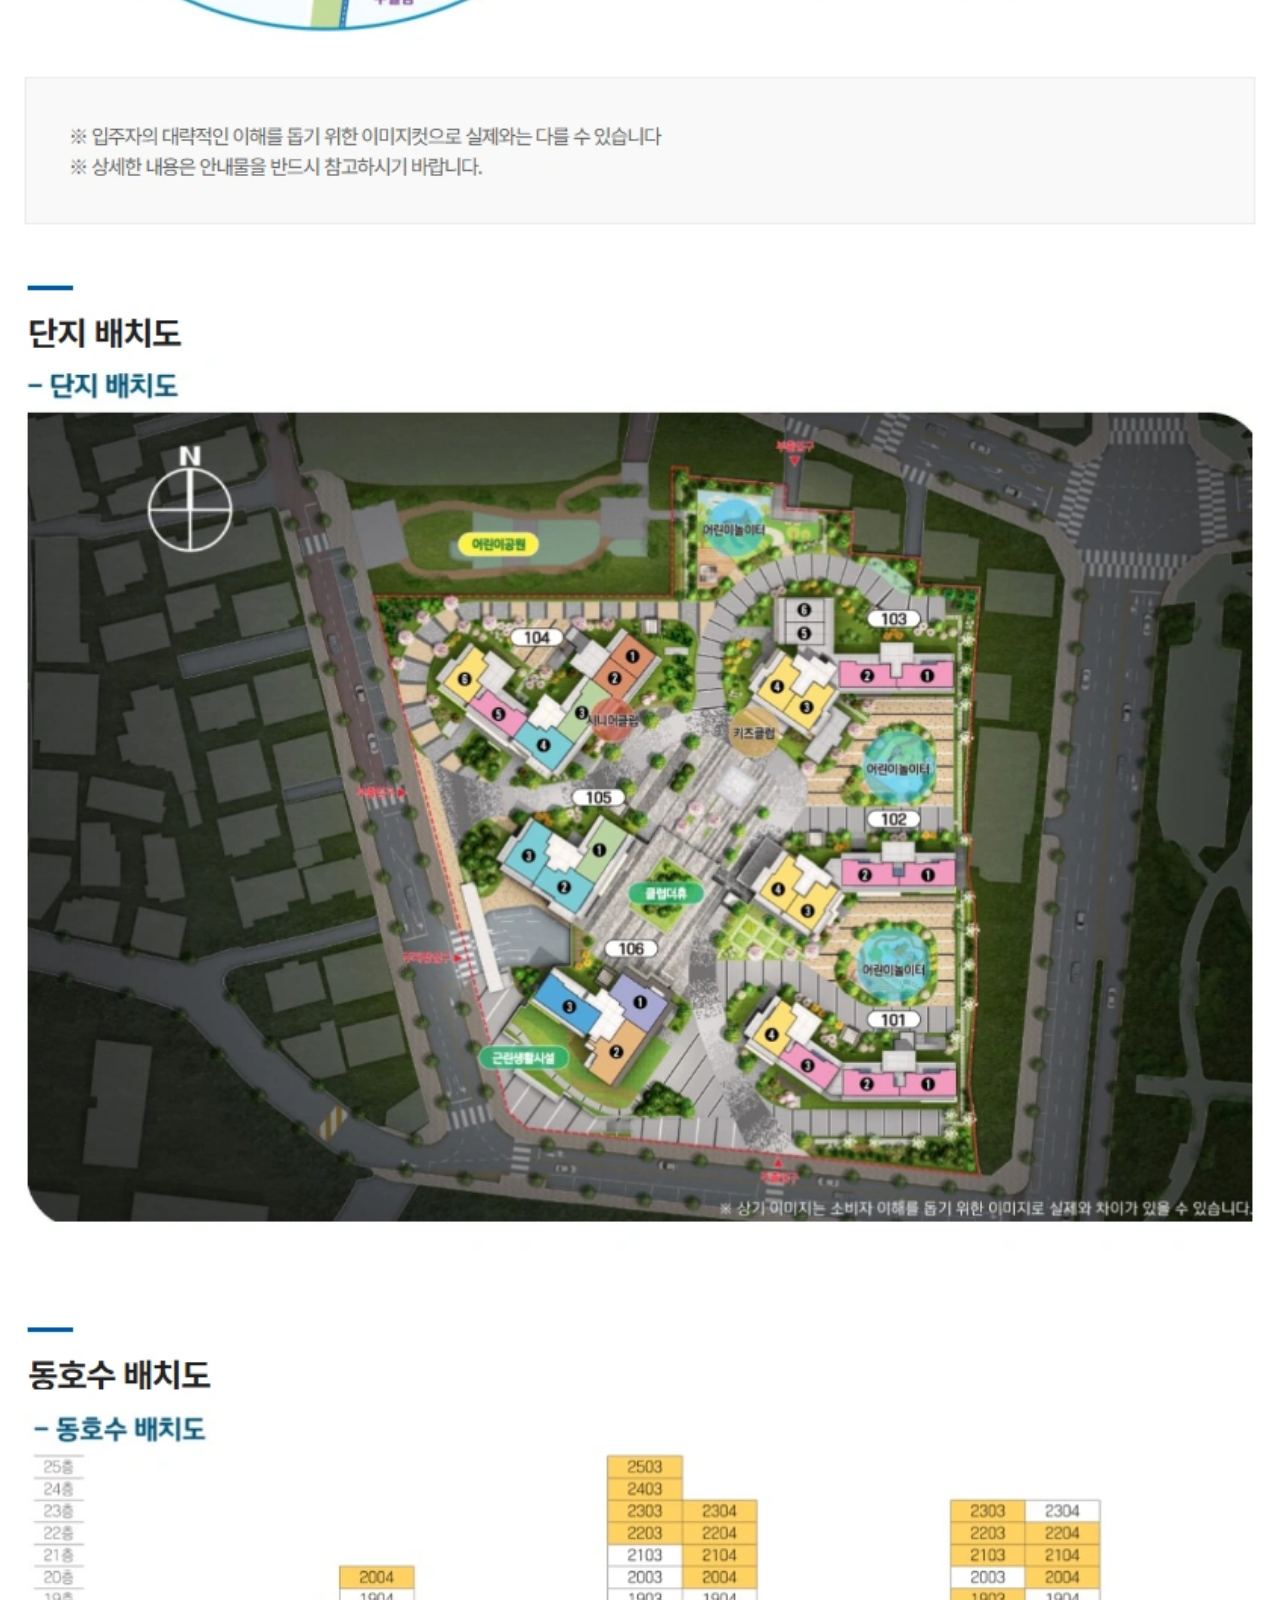
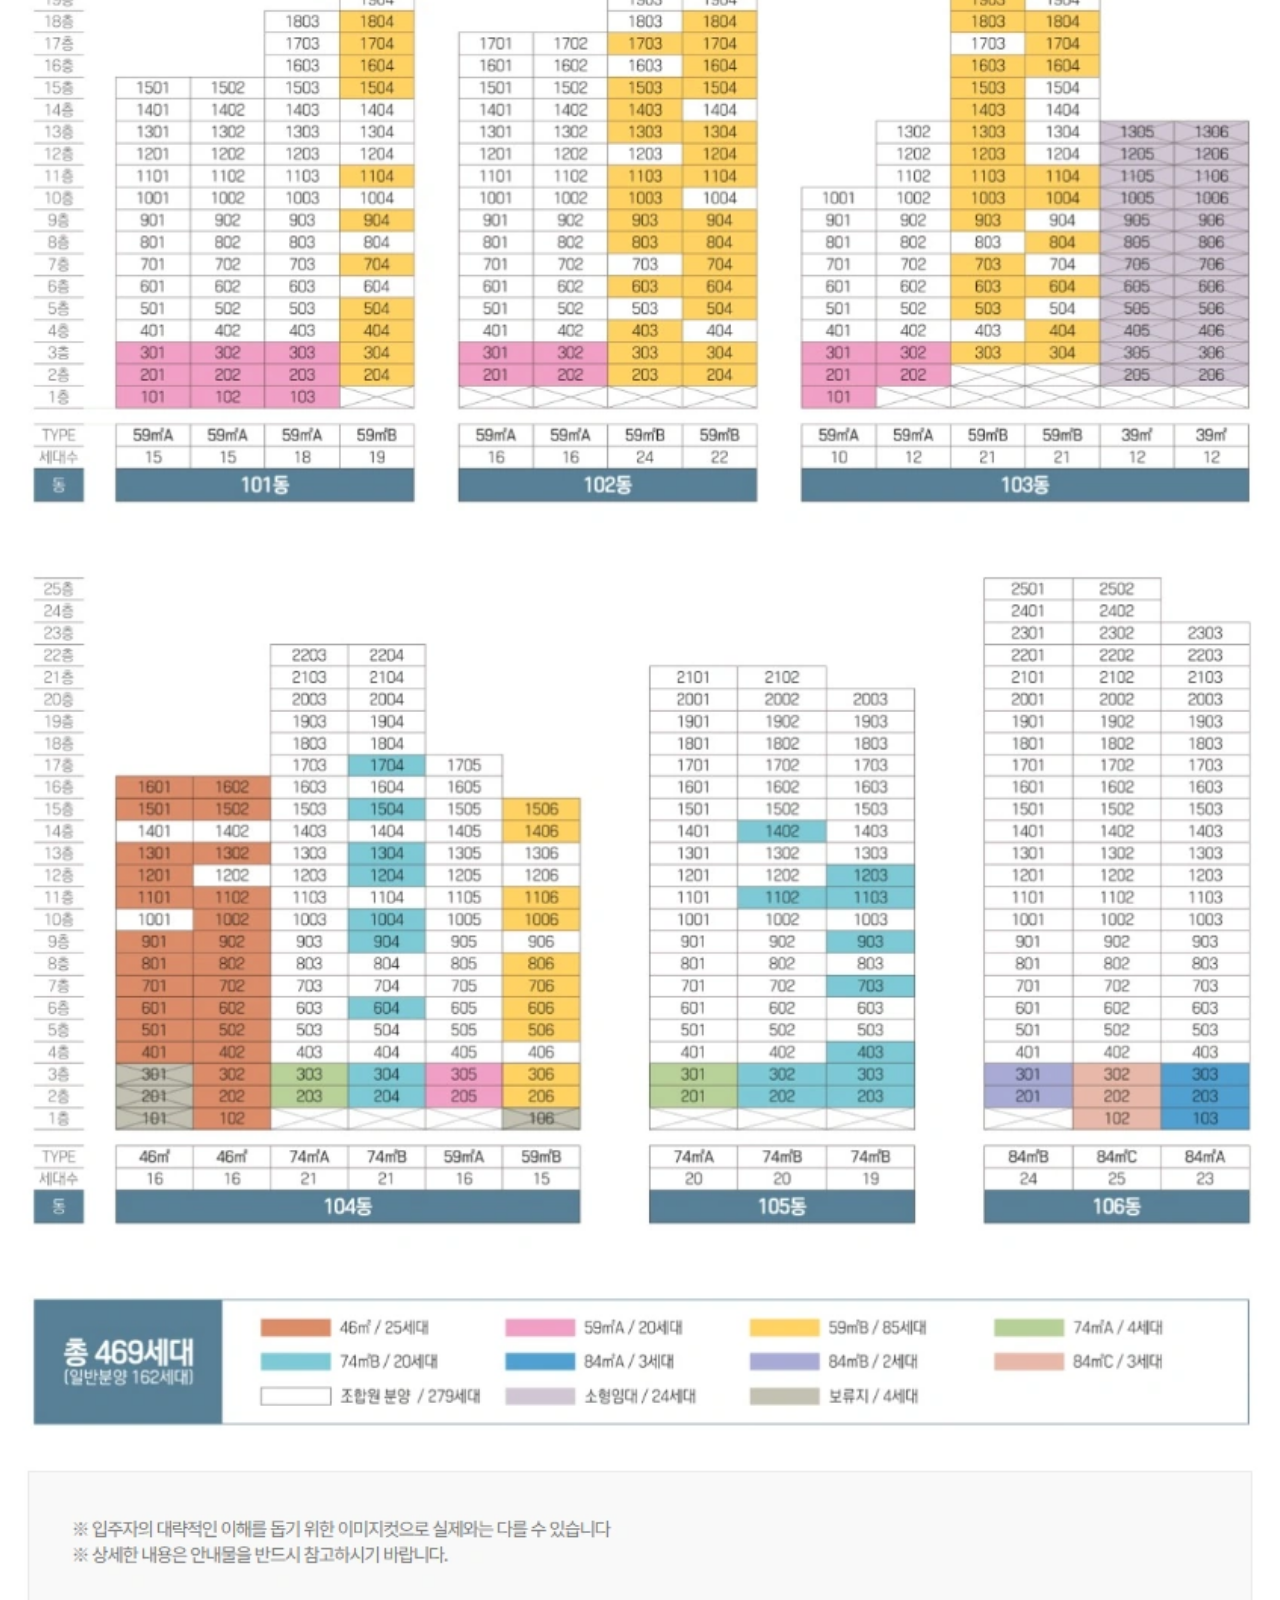
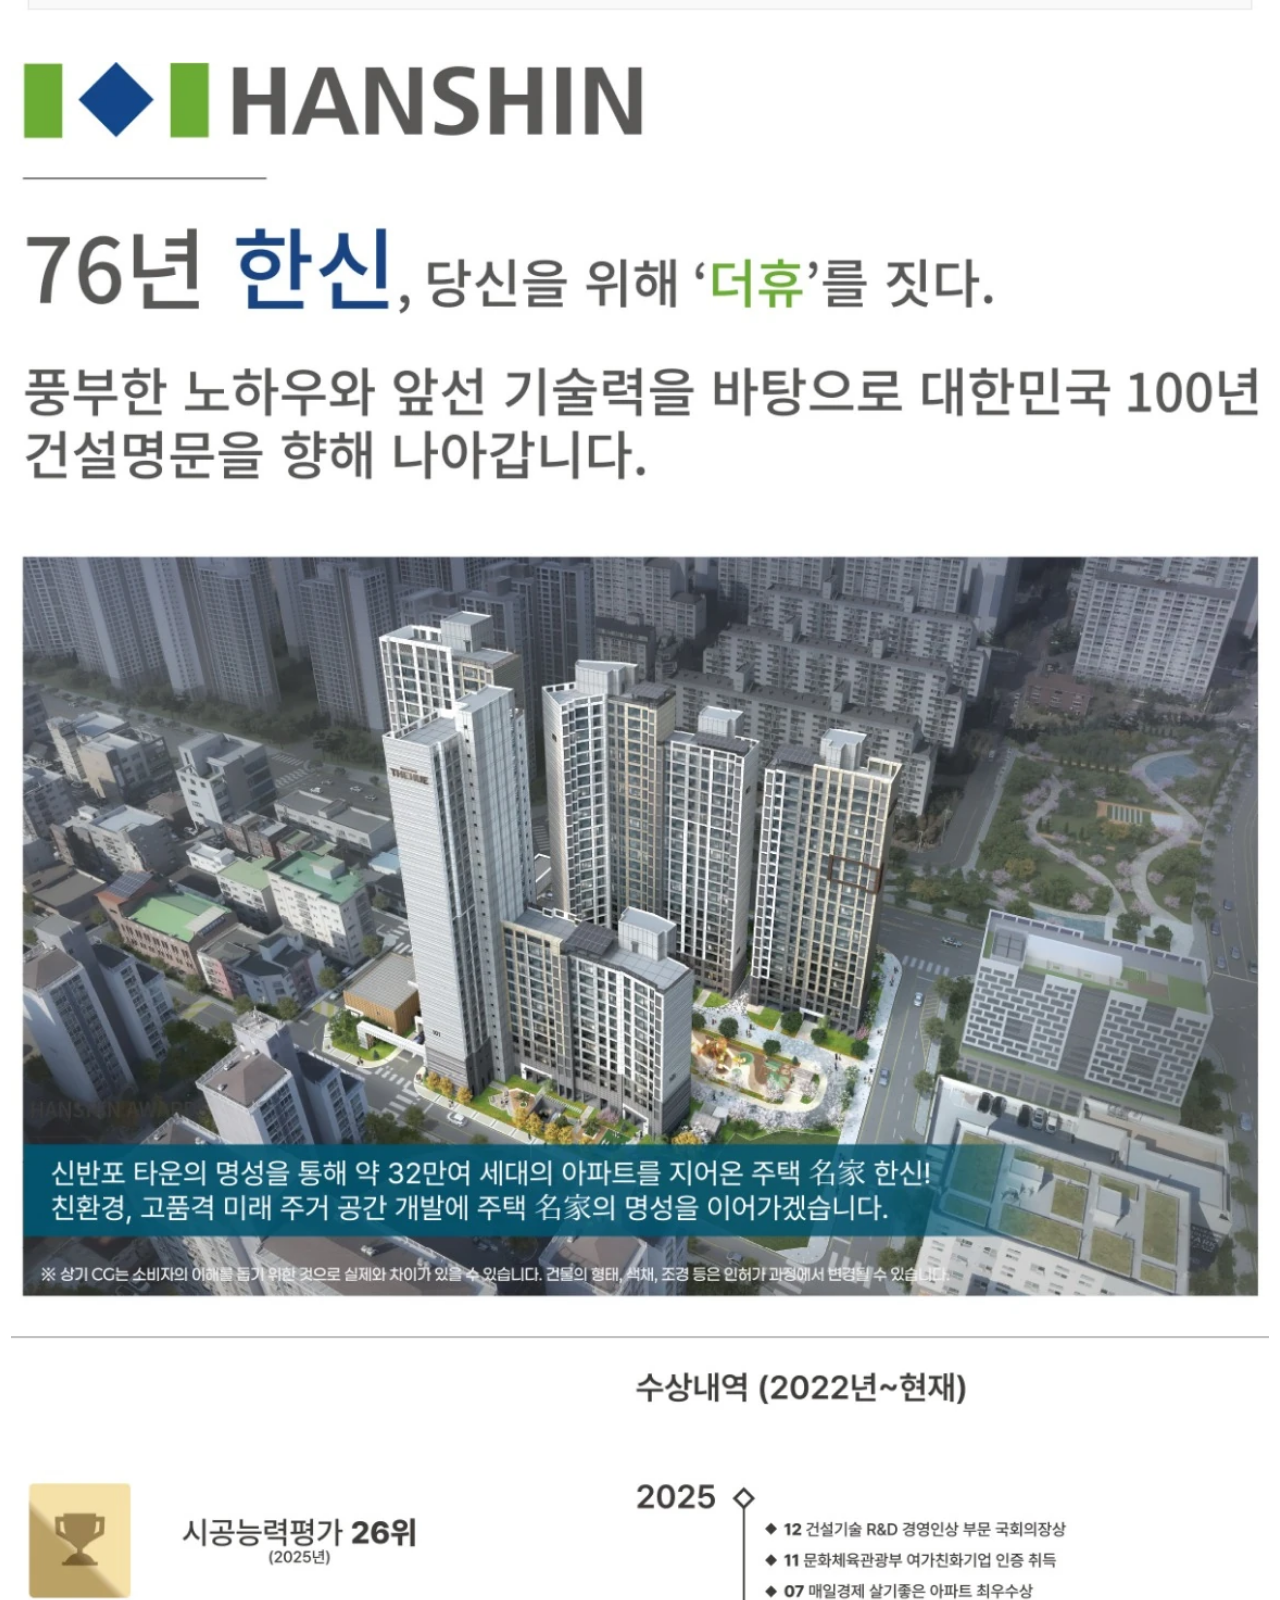
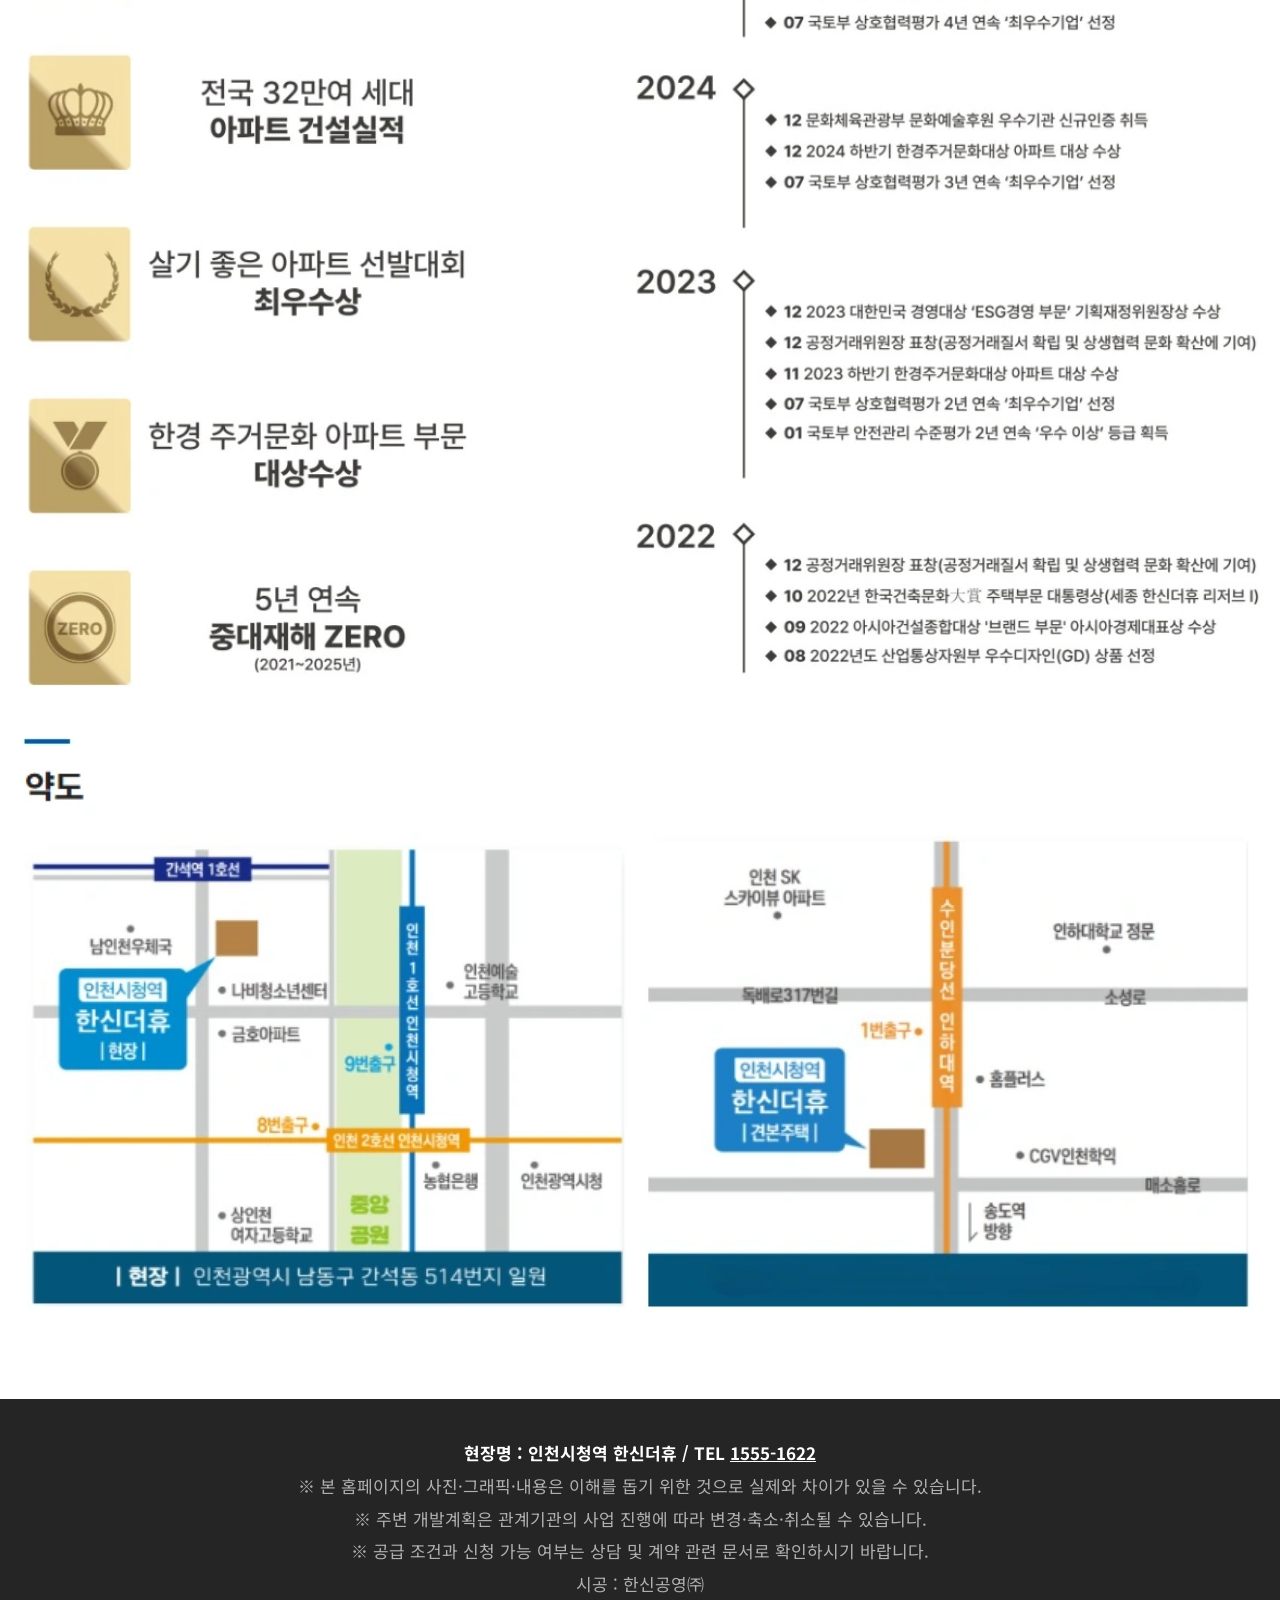
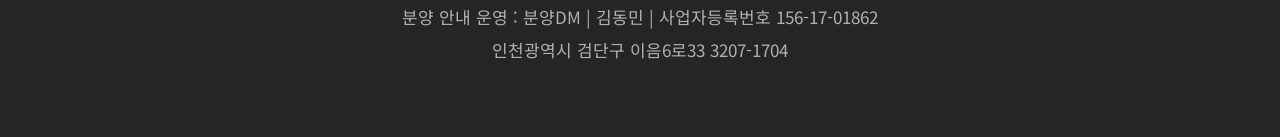
==== commit 38882672: "perf: serve optimized WebP posters with intrinsic sizes and priority" ====
--- a/index.html
+++ b/index.html
@@ -1 +1 @@
-<!doctype html><html lang="ko"><head><meta charset="utf-8"><meta name="viewport" content="width=device-width,initial-scale=1"><title>인천시청역 한신더휴</title><meta name="description" content="인천시청역 한신더휴의 사업개요, 입지환경, 프리미엄, 브랜드, 오시는 길과 방문예약 안내."><link rel="canonical" href="https://thehue-incheoncityhall.site/"><link rel="alternate" type="application/rss+xml" title="인천시청역 한신더휴 RSS" href="https://thehue-incheoncityhall.site/rss.xml"><link rel="icon" href="/favicon.svg" type="image/svg+xml"><link rel="stylesheet" href="/styles.css"></head><body><header class="site-header"><a class="brand-name" href="/">인천시청역 한신더휴</a><nav class="nav" aria-label="주요 메뉴"><a href="/info">사업개요</a><a href="/3">입지환경</a><a href="/4">프리미엄</a><a href="/7">브랜드</a><a href="/5">오시는길</a><a href="/6">방문예약</a></nav><button class="menu-toggle" aria-label="메뉴 열기" aria-expanded="false">☰</button></header><main><section class="hero"><div><p class="overline">도심의 새로운 일상</p><p class="latin">THE HUE</p><p class="project">인천시청역 한신더휴</p></div></section><section class="home-shortcuts" aria-label="주요 안내"><div class="status-tiles"><div class="households">총 469세대</div><div class="open-date">9월 28일 오픈예정</div></div><a class="shortcut shortcut-location" href="/3"><svg viewBox="0 0 64 64" aria-hidden="true"><path d="M6 14l17-6 18 6 17-6v42l-17 6-18-6-17 6zM23 8v42m18-36v42"/></svg><span>입지환경</span></a><a class="shortcut shortcut-premium" href="/4"><svg viewBox="0 0 64 64" aria-hidden="true"><path d="M8 32L32 10l24 22M15 28v27h34V28M27 55V38h10v17"/></svg><span>프리미엄</span></a><a class="shortcut shortcut-overview" href="/info"><svg viewBox="0 0 64 64" aria-hidden="true"><path d="M10 11h27l11 11v32H10zM37 11v11h11M16 29h25M16 37h25M16 45h18"/></svg><span>사업개요</span></a></section><section class="reservation-intro" aria-labelledby="reserve-title"><svg class="reservation-icon" viewBox="0 0 64 64" aria-hidden="true"><rect x="11" y="15" width="42" height="39" rx="4" fill="none" stroke="currentColor" stroke-width="4"/><path d="M11 26h42M21 9v12M43 9v12M22 36h9M35 36h9M22 45h9" fill="none" stroke="currentColor" stroke-width="4" stroke-linecap="round"/></svg><h2 id="reserve-title">온라인 방문예약</h2><p>(9월 28일 이후 방문 일정 예약 접수중)</p><span class="intro-rule" aria-hidden="true"></span></section><section class="lead-section" id="reservation"><form class="lead-form" method="post" action="/api/interest"><h2>방문예약</h2><input type="hidden" name="site" value="인천시청역 한신더휴"><input class="bot-field" type="text" name="website" tabindex="-1" autocomplete="off" aria-hidden="true"><div class="field"><label for="name">이름 <b>*</b></label><input id="name" name="name" autocomplete="name" maxlength="40" required></div><div class="field"><label for="phone1">연락처 <b>*</b></label><div class="phone-parts"><select id="phone1" data-phone aria-label="연락처 앞자리"><option value="010">010</option></select><input data-phone aria-label="연락처 가운데 자리" inputmode="numeric" maxlength="4" pattern="[0-9]{4}" required><input data-phone aria-label="연락처 마지막 자리" inputmode="numeric" maxlength="4" pattern="[0-9]{4}" required></div></div><div class="field"><label for="visit-date">방문날짜 <b>*</b></label><input id="visit-date" name="visit_date" type="date" min="2026-09-28" required></div><div class="field"><label for="visit-time">방문시간 <b>*</b></label><select id="visit-time" name="visit_time" required><option value="">방문시간을 선택해 주세요</option><option value="10:00">오전 10시</option><option value="10:30">오전 10시 30분</option><option value="11:00">오전 11시</option><option value="11:30">오전 11시 30분</option><option value="12:00">오후 12시</option><option value="12:30">오후 12시 30분</option><option value="13:00">오후 1시</option><option value="13:30">오후 1시 30분</option><option value="14:00">오후 2시</option><option value="14:30">오후 2시 30분</option><option value="15:00">오후 3시</option><option value="15:30">오후 3시 30분</option><option value="16:00">오후 4시</option><option value="16:30">오후 4시 30분</option><option value="17:00">오후 5시</option><option value="17:30">오후 5시 30분</option><option value="18:00">오후 6시</option></select></div><div class="field"><label>개인정보 수집 및 이용 동의</label><div class="consent-text">1. 수집 항목: 이름, 연락처, 방문날짜, 방문시간<br>2. 이용 목적: 인천시청역 한신더휴 방문예약 및 상담 안내<br>3. 보유 기간: 접수 목적 달성 또는 철회 요청 시까지<br>4. 동의를 거부할 수 있으며, 동의하지 않으면 방문예약이 제한됩니다.<br>※ 열람·정정·삭제 또는 동의 철회는 1555-1622로 요청할 수 있습니다.</div><label class="agree"><input type="checkbox" name="consent" value="yes" required> 위 사항을 확인하였으며 개인정보 수집 및 이용에 동의합니다.</label><button class="form-submit" type="submit">방문예약 신청</button><p class="form-status" role="status" aria-live="polite"></p></div></form></section><div class="stack home-posters"><img src="/assets/overview-official.png" alt="조감도와 사업개요" loading="lazy"><img src="/assets/terms-grid.png" alt="민간임대 핵심 계약조건" loading="lazy"><img src="/assets/location-official.png" alt="인천시청역 한신더휴 지역도" loading="lazy"><img src="/assets/siteplan-official.png" alt="단지 배치도와 동호수 배치도" loading="lazy"><img src="/assets/brand-official.jpg" alt="한신공영 브랜드 소개" loading="lazy"><img src="/assets/directions-official.png" alt="오시는 길 약도" loading="lazy"></div></main><footer class="site-footer"><p><strong>현장명 : 인천시청역 한신더휴 / TEL <a href="tel:15551622">1555-1622</a></strong></p><p>※ 본 홈페이지의 사진·그래픽·내용은 이해를 돕기 위한 것으로 실제와 차이가 있을 수 있습니다.</p><p>※ 주변 개발계획은 관계기관의 사업 진행에 따라 변경·축소·취소될 수 있습니다.</p><p>※ 공급 조건과 신청 가능 여부는 상담 및 계약 관련 문서로 확인하시기 바랍니다.</p><p>시공 : 한신공영㈜</p><p>분양 안내 운영 : 분양DM | 김동민 | 사업자등록번호 156-17-01862</p><p>인천광역시 검단구 이음6로33 3207-1704</p></footer><div class="zoom-modal" role="dialog" aria-modal="true" aria-label="지역도 크게 보기"><button type="button" aria-label="닫기">×</button><img alt="지역도 확대 이미지"></div><script src="/site.js?v=20260924-reserve-open" defer></script></body></html>+<!doctype html><html lang="ko"><head><meta charset="utf-8"><meta name="viewport" content="width=device-width,initial-scale=1"><title>인천시청역 한신더휴</title><meta name="description" content="인천시청역 한신더휴의 사업개요, 입지환경, 프리미엄, 브랜드, 오시는 길과 방문예약 안내."><meta name="robots" content="index,follow,max-image-preview:large,max-snippet:-1,max-video-preview:-1"><meta name="googlebot" content="index,follow,max-image-preview:large"><link rel="canonical" href="https://thehue-incheoncityhall.site/"><link rel="alternate" type="application/rss+xml" title="인천시청역 한신더휴 RSS" href="https://thehue-incheoncityhall.site/rss.xml"><meta property="og:locale" content="ko_KR"><meta property="og:type" content="website"><meta property="og:site_name" content="인천시청역 한신더휴"><meta property="og:title" content="인천시청역 한신더휴"><meta property="og:description" content="인천시청역 한신더휴의 사업개요, 입지환경, 프리미엄, 브랜드, 오시는 길과 방문예약 안내."><meta property="og:url" content="https://thehue-incheoncityhall.site/"><meta property="og:image" content="https://thehue-incheoncityhall.site/assets/overview-official.png"><meta name="twitter:card" content="summary_large_image"><meta name="twitter:title" content="인천시청역 한신더휴"><meta name="twitter:description" content="인천시청역 한신더휴의 사업개요, 입지환경, 프리미엄, 브랜드, 오시는 길과 방문예약 안내."><meta name="twitter:image" content="https://thehue-incheoncityhall.site/assets/overview-official.png"><script type="application/ld+json">{"@context":"https://schema.org","@graph":[{"@type":"WebSite","@id":"https://thehue-incheoncityhall.site/#website","url":"https://thehue-incheoncityhall.site/","name":"인천시청역 한신더휴","inLanguage":"ko-KR"},{"@type":"WebPage","@id":"https://thehue-incheoncityhall.site/#webpage","url":"https://thehue-incheoncityhall.site/","name":"인천시청역 한신더휴","description":"인천시청역 한신더휴의 사업개요, 입지환경, 프리미엄, 브랜드, 오시는 길과 방문예약 안내.","isPartOf":{"@id":"https://thehue-incheoncityhall.site/#website"},"inLanguage":"ko-KR"},{"@type":"BreadcrumbList","itemListElement":[{"@type":"ListItem","position":1,"name":"인천시청역 한신더휴","item":"https://thehue-incheoncityhall.site/"}]}]}</script><link rel="icon" href="/favicon.svg" type="image/svg+xml"><link rel="stylesheet" href="/styles.css"></head><body><header class="site-header"><a class="brand-name" href="/">인천시청역 한신더휴</a><nav class="nav" aria-label="주요 메뉴"><a href="/info">사업개요</a><a href="/3">입지환경</a><a href="/4">프리미엄</a><a href="/7">브랜드</a><a href="/5">오시는길</a><a href="/6">방문예약</a></nav><button class="menu-toggle" aria-label="메뉴 열기" aria-expanded="false">☰</button></header><main><section class="hero"><div><p class="overline">도심의 새로운 일상</p><p class="latin">THE HUE</p><h1 class="project">인천시청역 한신더휴</h1></div></section><section class="home-shortcuts" aria-label="주요 안내"><div class="status-tiles"><div class="households">총 469세대</div><div class="open-date">9월 28일 오픈예정</div></div><a class="shortcut shortcut-location" href="/3"><svg viewBox="0 0 64 64" aria-hidden="true"><path d="M6 14l17-6 18 6 17-6v42l-17 6-18-6-17 6zM23 8v42m18-36v42"/></svg><span>입지환경</span></a><a class="shortcut shortcut-premium" href="/4"><svg viewBox="0 0 64 64" aria-hidden="true"><path d="M8 32L32 10l24 22M15 28v27h34V28M27 55V38h10v17"/></svg><span>프리미엄</span></a><a class="shortcut shortcut-overview" href="/info"><svg viewBox="0 0 64 64" aria-hidden="true"><path d="M10 11h27l11 11v32H10zM37 11v11h11M16 29h25M16 37h25M16 45h18"/></svg><span>사업개요</span></a></section><section class="reservation-intro" aria-labelledby="reserve-title"><svg class="reservation-icon" viewBox="0 0 64 64" aria-hidden="true"><rect x="11" y="15" width="42" height="39" rx="4" fill="none" stroke="currentColor" stroke-width="4"/><path d="M11 26h42M21 9v12M43 9v12M22 36h9M35 36h9M22 45h9" fill="none" stroke="currentColor" stroke-width="4" stroke-linecap="round"/></svg><h2 id="reserve-title">온라인 방문예약</h2><p>(9월 28일 이후 방문 일정 예약 접수중)</p><span class="intro-rule" aria-hidden="true"></span></section><section class="lead-section" id="reservation"><form class="lead-form" method="post" action="/api/interest"><h2>방문예약</h2><input type="hidden" name="site" value="인천시청역 한신더휴"><input class="bot-field" type="text" name="website" tabindex="-1" autocomplete="off" aria-hidden="true"><div class="field"><label for="name">이름 <b>*</b></label><input id="name" name="name" autocomplete="name" maxlength="40" required></div><div class="field"><label for="phone1">연락처 <b>*</b></label><div class="phone-parts"><select id="phone1" data-phone aria-label="연락처 앞자리"><option value="010">010</option></select><input data-phone aria-label="연락처 가운데 자리" inputmode="numeric" maxlength="4" pattern="[0-9]{4}" required><input data-phone aria-label="연락처 마지막 자리" inputmode="numeric" maxlength="4" pattern="[0-9]{4}" required></div></div><div class="field"><label for="visit-date">방문날짜 <b>*</b></label><input id="visit-date" name="visit_date" type="date" min="2026-09-28" required></div><div class="field"><label for="visit-time">방문시간 <b>*</b></label><select id="visit-time" name="visit_time" required><option value="">방문시간을 선택해 주세요</option><option value="10:00">오전 10시</option><option value="10:30">오전 10시 30분</option><option value="11:00">오전 11시</option><option value="11:30">오전 11시 30분</option><option value="12:00">오후 12시</option><option value="12:30">오후 12시 30분</option><option value="13:00">오후 1시</option><option value="13:30">오후 1시 30분</option><option value="14:00">오후 2시</option><option value="14:30">오후 2시 30분</option><option value="15:00">오후 3시</option><option value="15:30">오후 3시 30분</option><option value="16:00">오후 4시</option><option value="16:30">오후 4시 30분</option><option value="17:00">오후 5시</option><option value="17:30">오후 5시 30분</option><option value="18:00">오후 6시</option></select></div><div class="field"><label>개인정보 수집 및 이용 동의</label><div class="consent-text">1. 수집 항목: 이름, 연락처, 방문날짜, 방문시간<br>2. 이용 목적: 인천시청역 한신더휴 방문예약 및 상담 안내<br>3. 보유 기간: 접수 목적 달성 또는 철회 요청 시까지<br>4. 동의를 거부할 수 있으며, 동의하지 않으면 방문예약이 제한됩니다.<br>※ 열람·정정·삭제 또는 동의 철회는 1555-1622로 요청할 수 있습니다.</div><label class="agree"><input type="checkbox" name="consent" value="yes" required> 위 사항을 확인하였으며 개인정보 수집 및 이용에 동의합니다.</label><button class="form-submit" type="submit">방문예약 신청</button><p class="form-status" role="status" aria-live="polite"></p></div></form></section><div class="stack home-posters"><img src="/assets/overview-official.webp" alt="조감도와 사업개요" width="830" height="1049" loading="lazy" decoding="async"><img src="/assets/terms-grid.webp" alt="민간임대 핵심 계약조건" width="1254" height="1254" loading="lazy" decoding="async"><img src="/assets/location-official.webp" alt="인천시청역 한신더휴 지역도" width="828" height="770" loading="lazy" decoding="async"><img src="/assets/siteplan-official.webp" alt="단지 배치도와 동호수 배치도" width="832" height="1955" loading="lazy" decoding="async"><img src="/assets/brand-official.webp" alt="한신공영 브랜드 소개" width="1158" height="2048" loading="lazy" decoding="async"><img src="/assets/directions-official.webp" alt="오시는 길 약도" width="833" height="397" loading="lazy" decoding="async"></div></main><footer class="site-footer"><p><strong>현장명 : 인천시청역 한신더휴 / TEL <a href="tel:15551622">1555-1622</a></strong></p><p>※ 본 홈페이지의 사진·그래픽·내용은 이해를 돕기 위한 것으로 실제와 차이가 있을 수 있습니다.</p><p>※ 주변 개발계획은 관계기관의 사업 진행에 따라 변경·축소·취소될 수 있습니다.</p><p>※ 공급 조건과 신청 가능 여부는 상담 및 계약 관련 문서로 확인하시기 바랍니다.</p><p>시공 : 한신공영㈜</p><p>분양 안내 운영 : 분양DM | 김동민 | 사업자등록번호 156-17-01862</p><p>인천광역시 검단구 이음6로33 3207-1704</p></footer><div class="zoom-modal" role="dialog" aria-modal="true" aria-label="지역도 크게 보기"><button type="button" aria-label="닫기">×</button><img alt="지역도 확대 이미지"></div><script src="/site.js?v=20260924-reserve-open" defer></script></body></html>
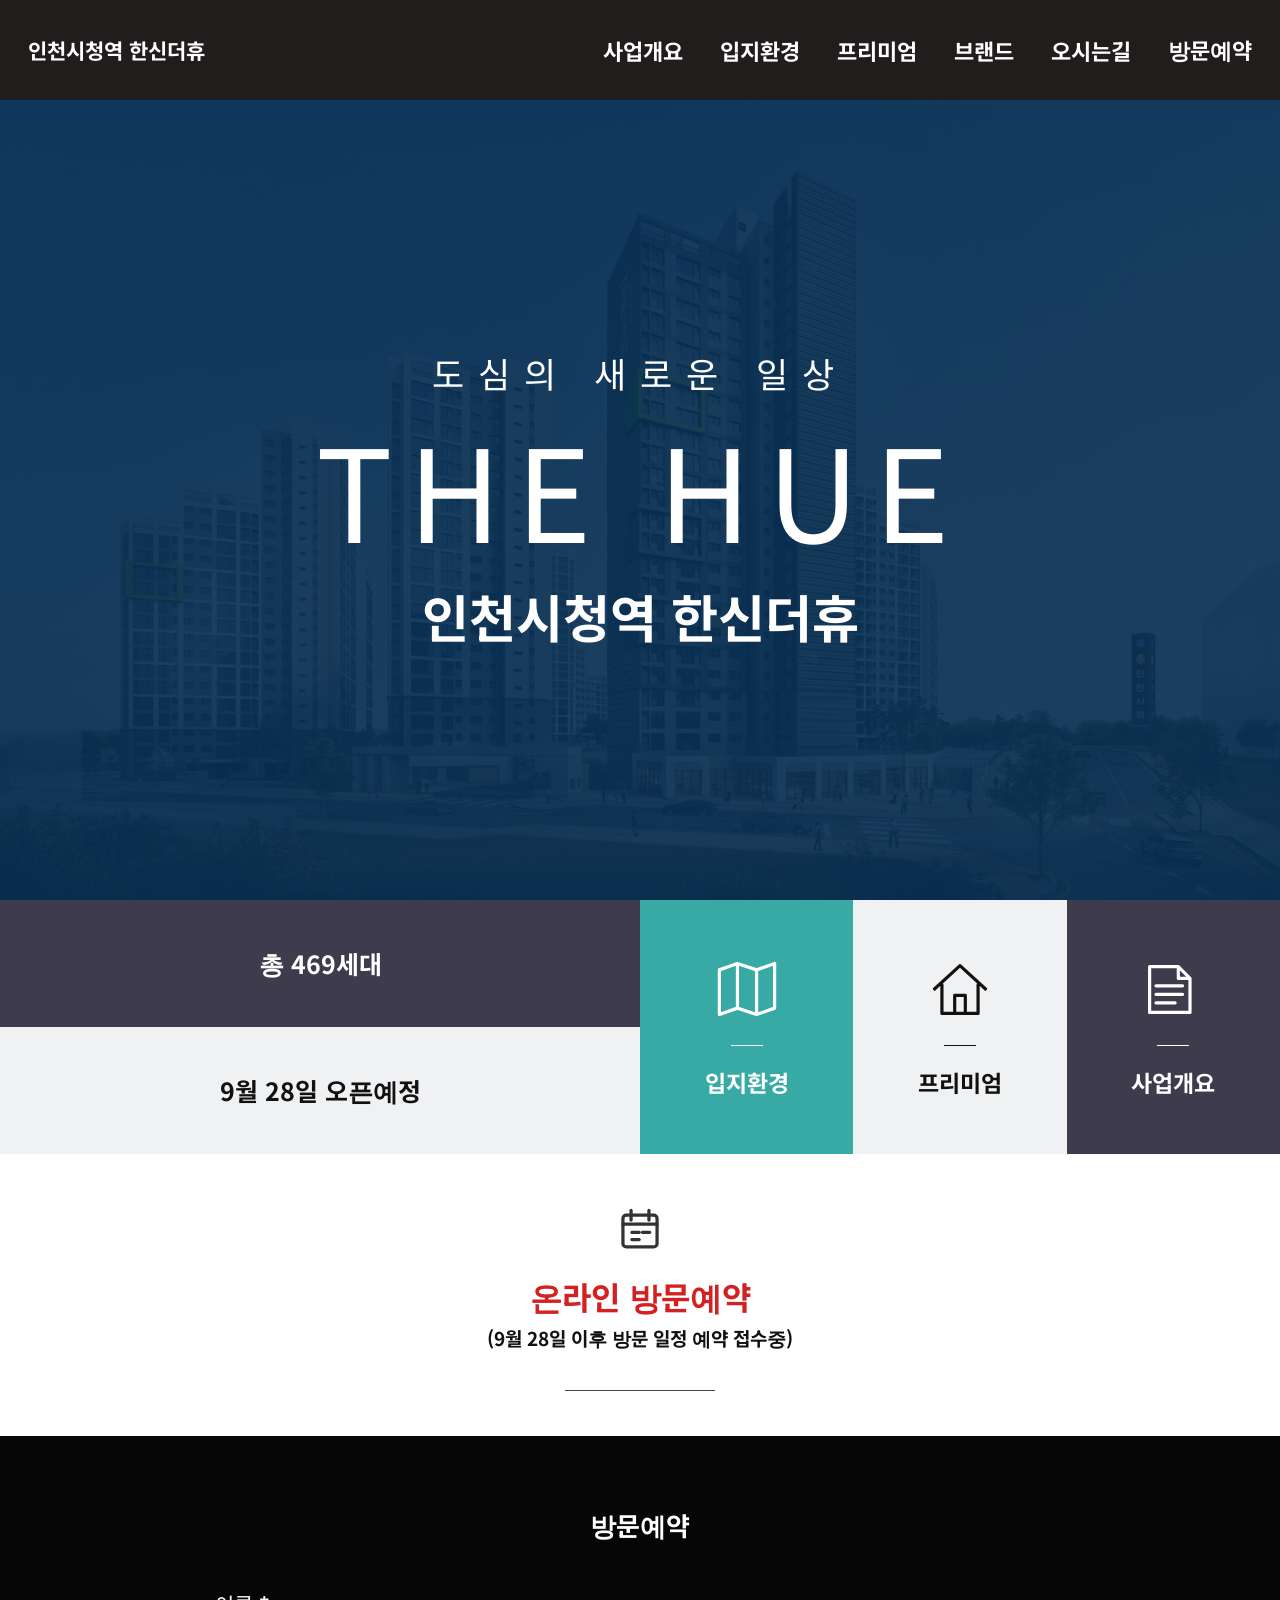
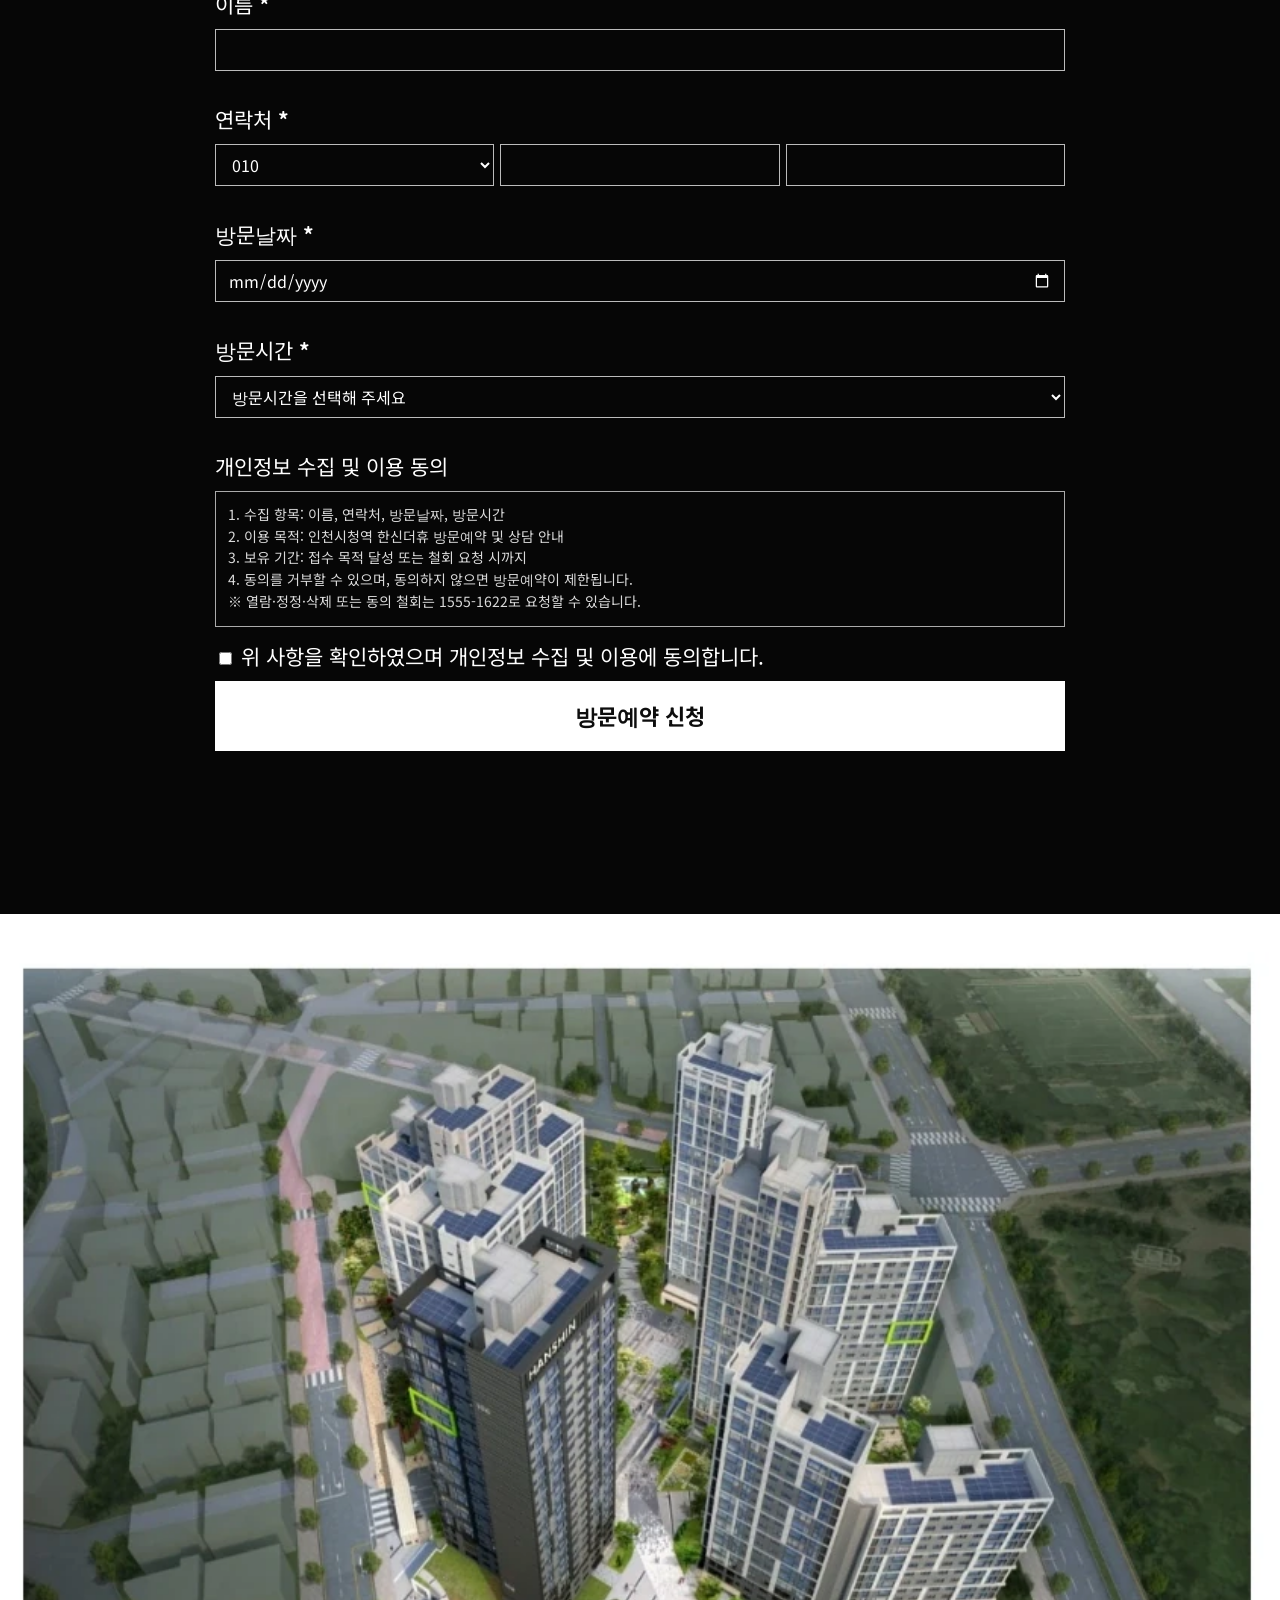
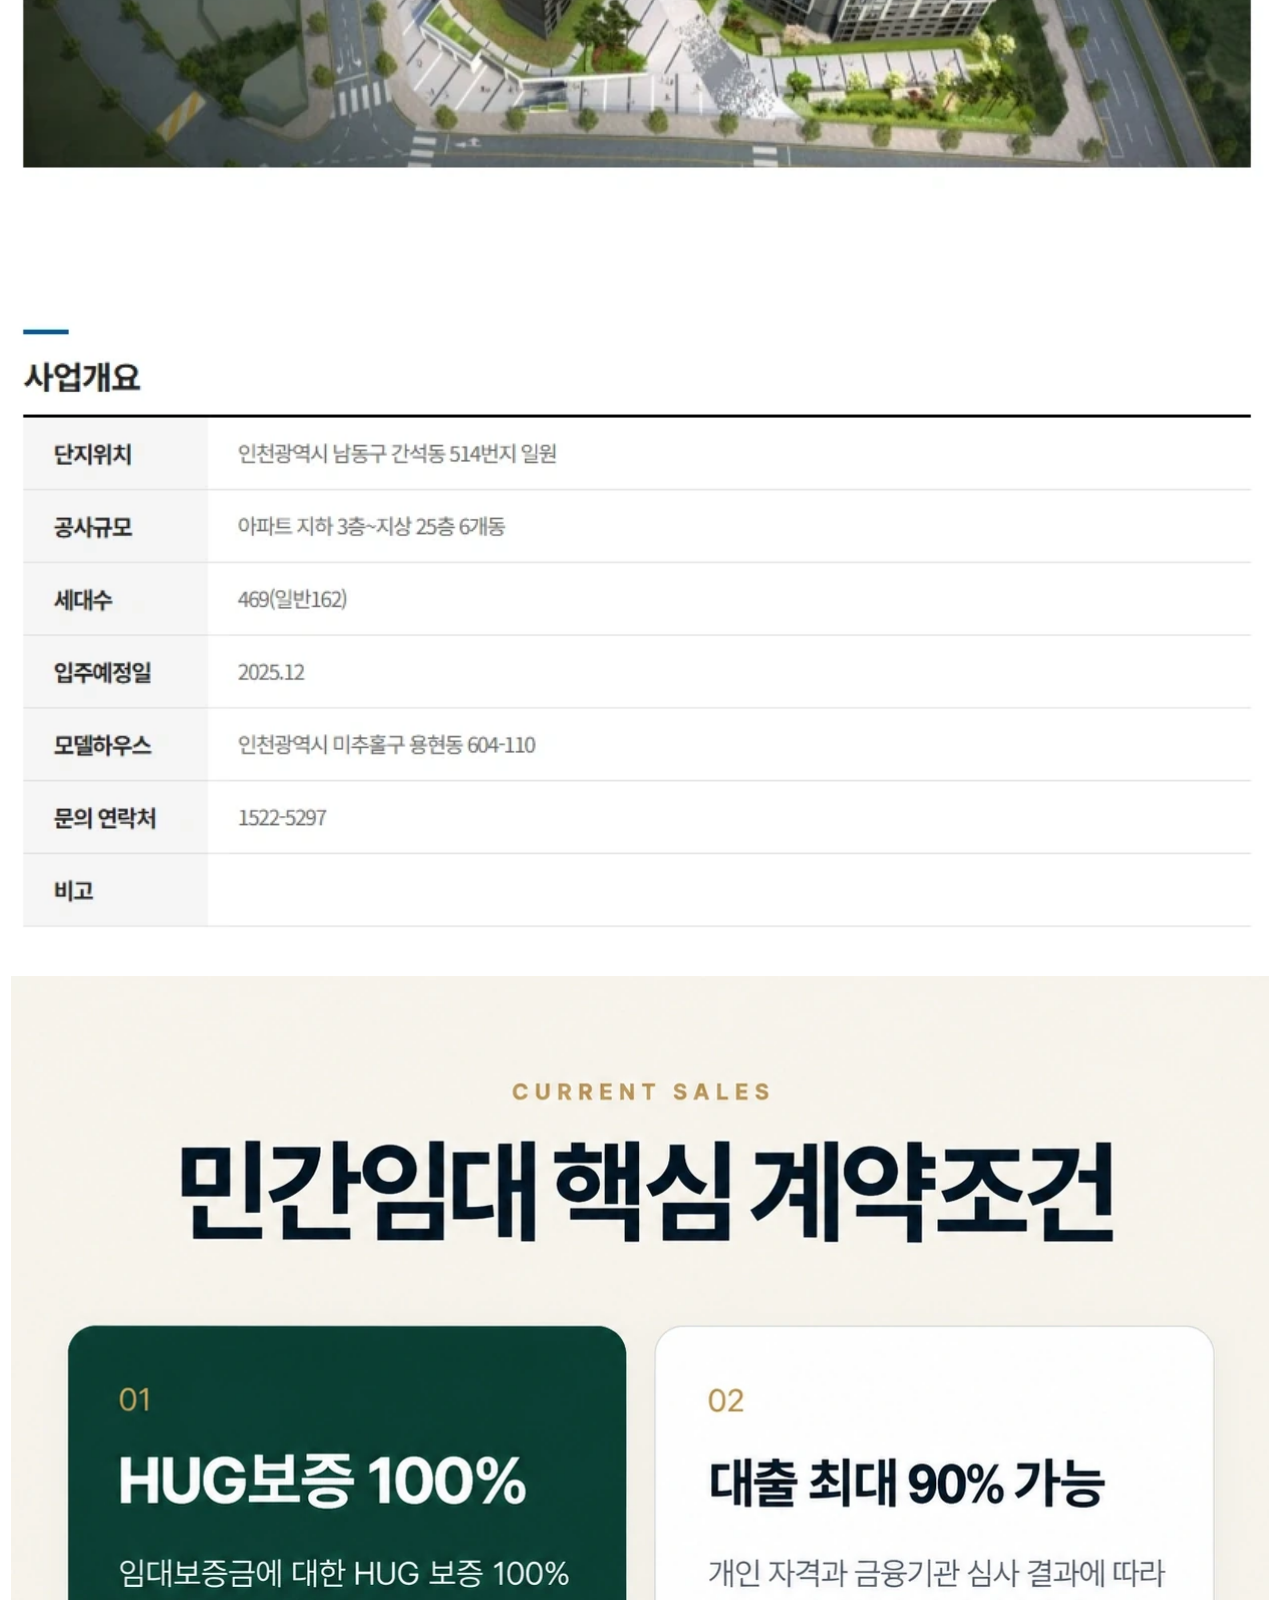
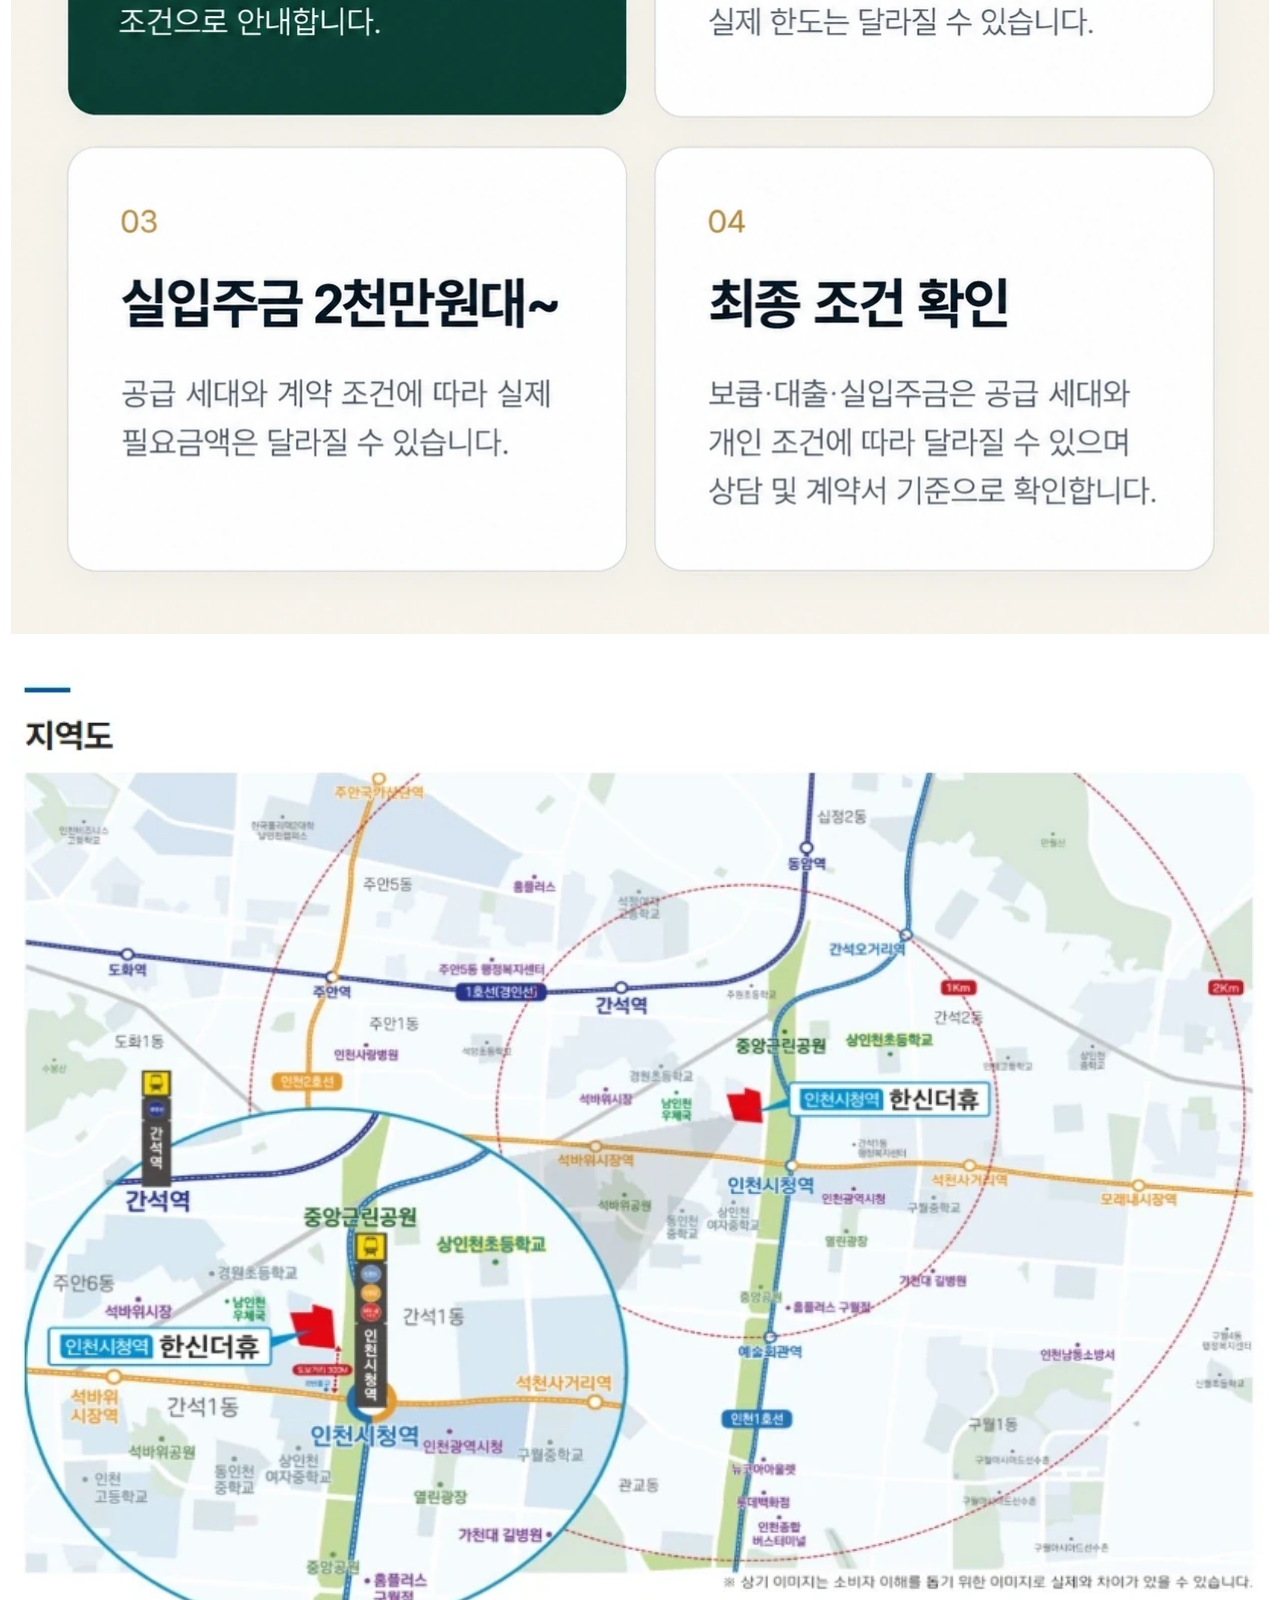
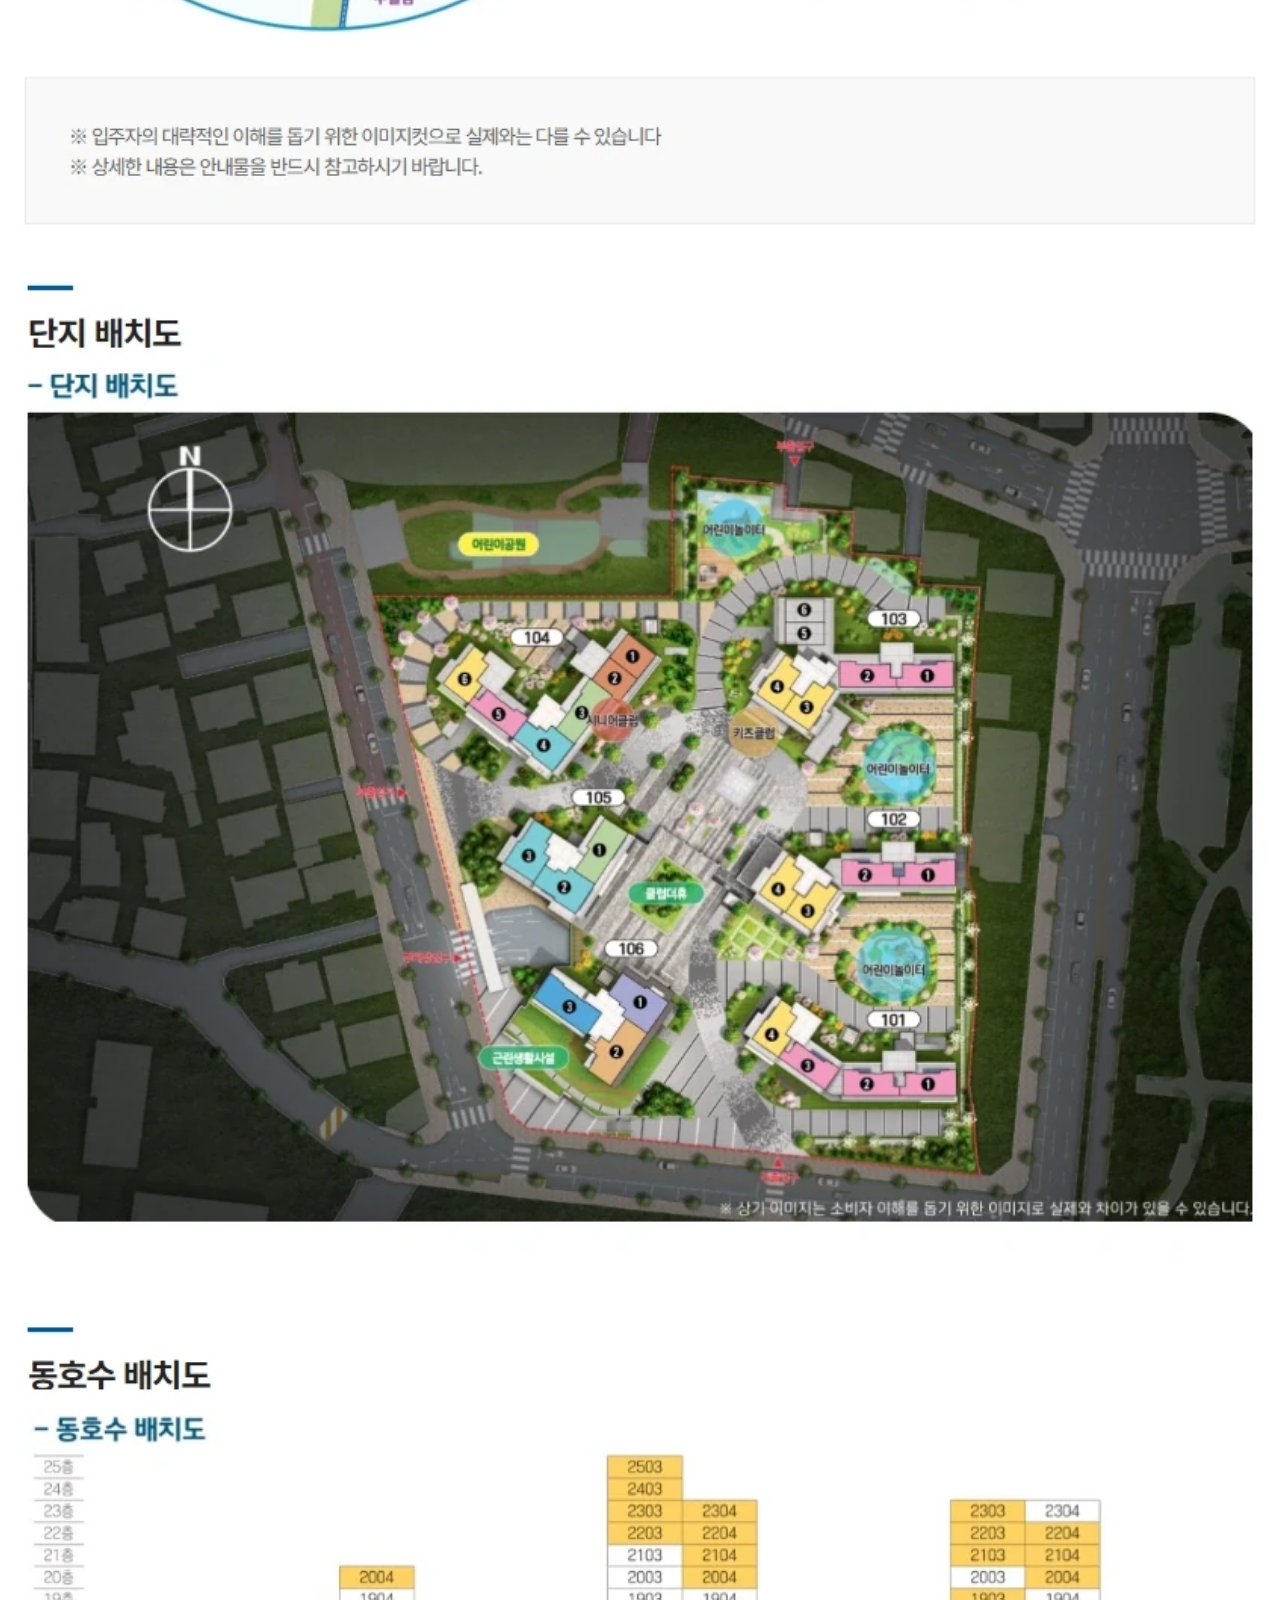
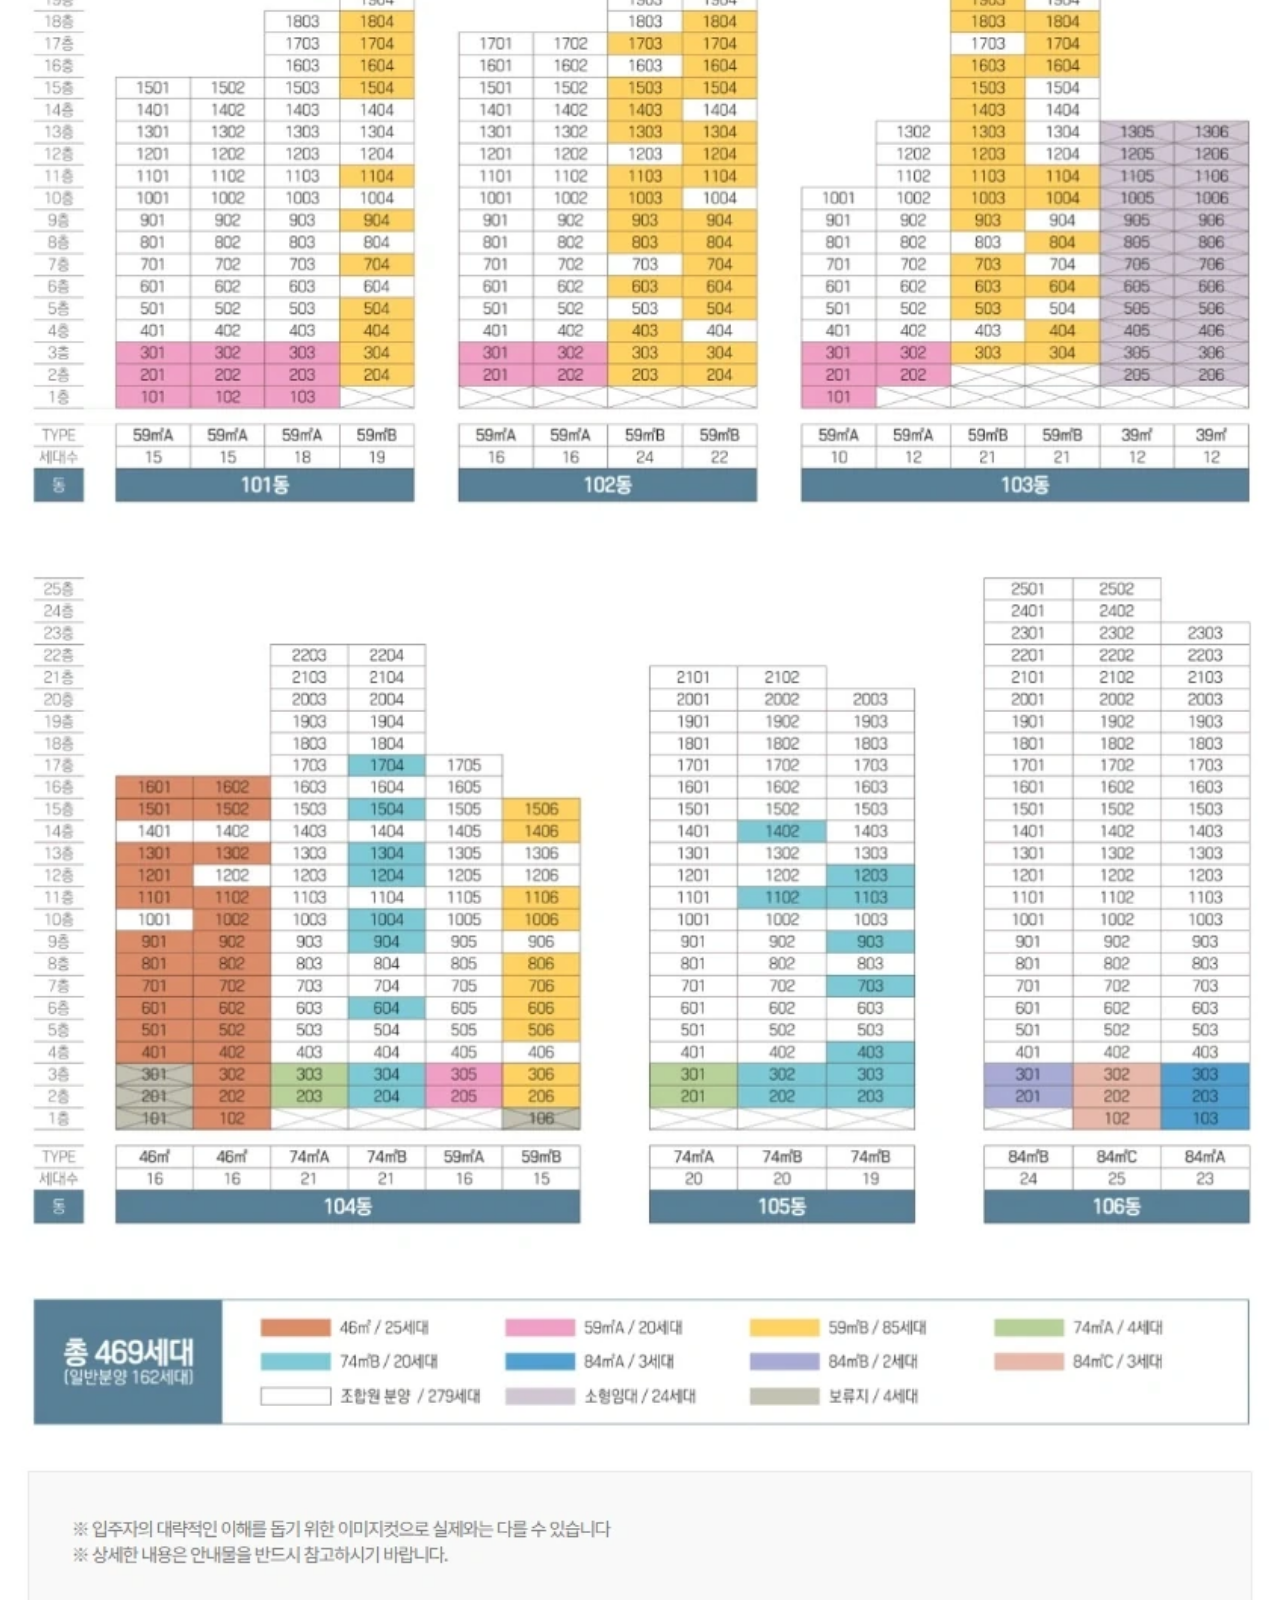
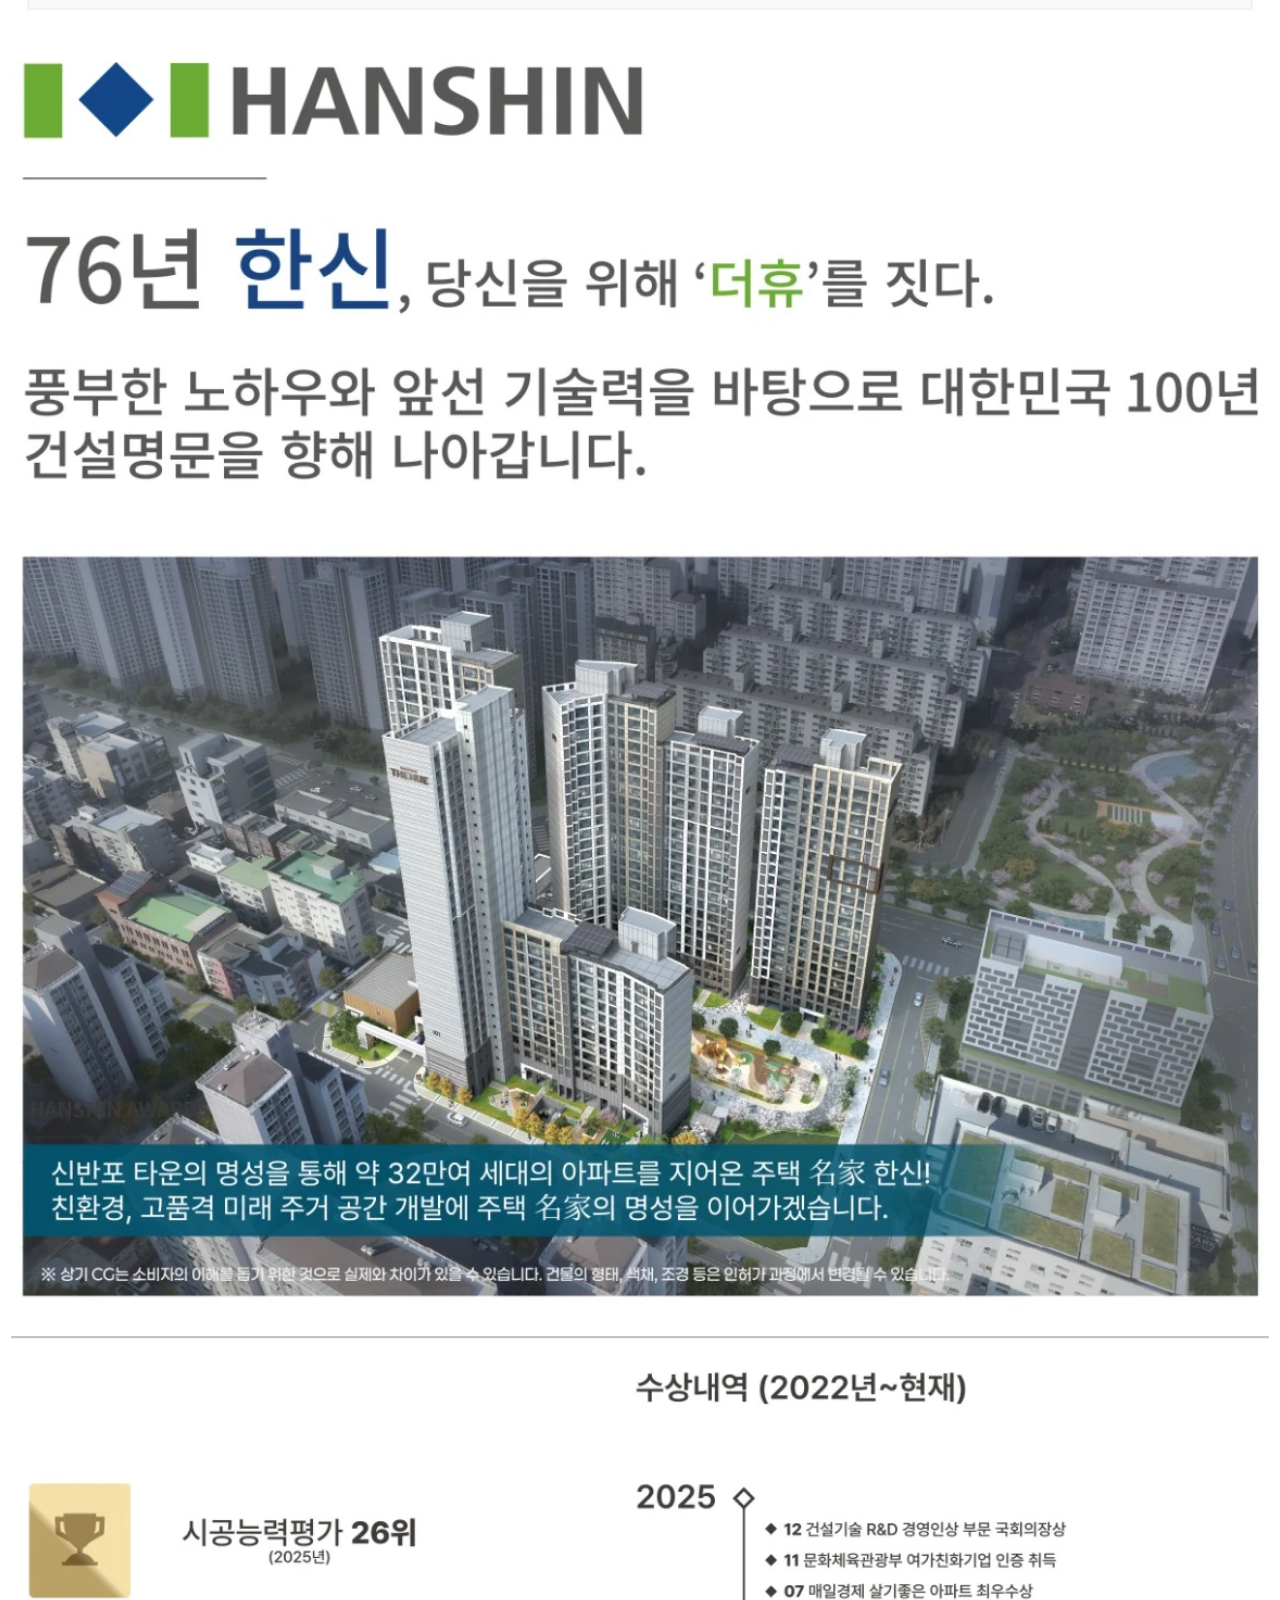
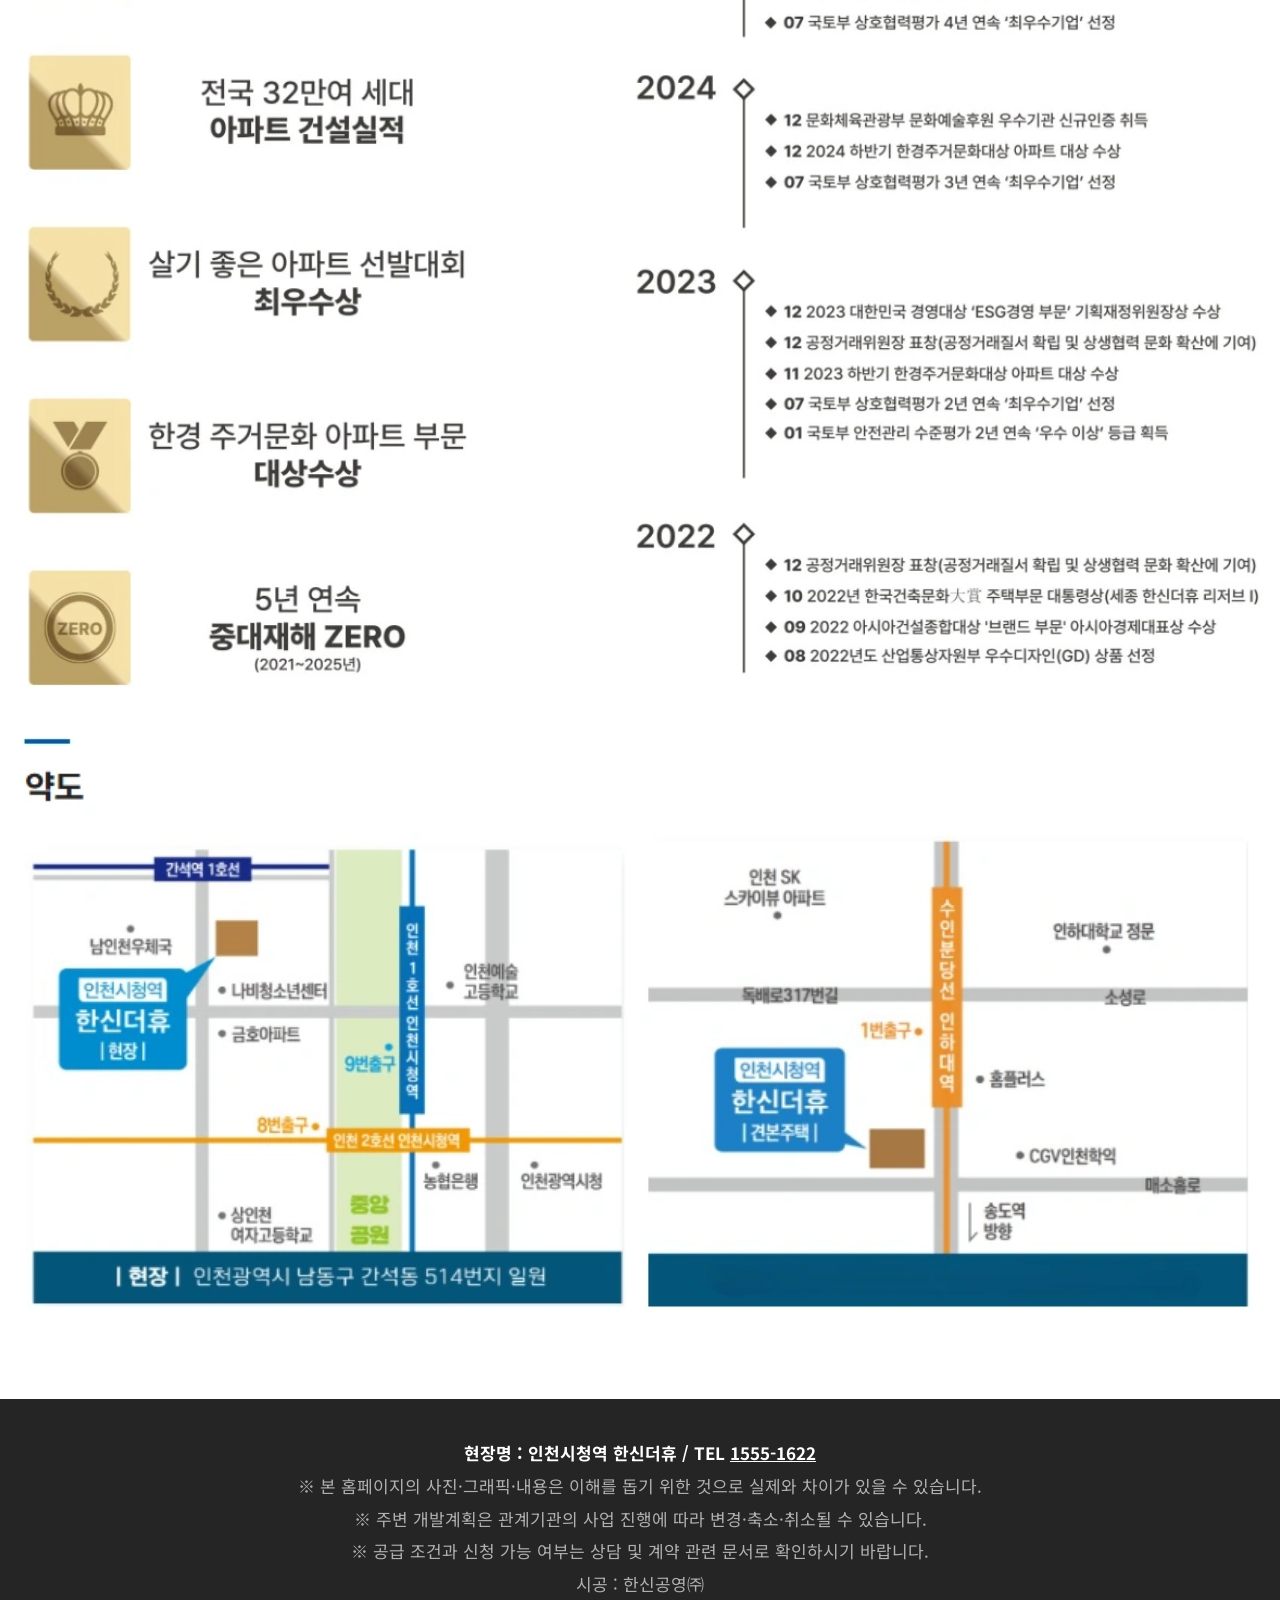
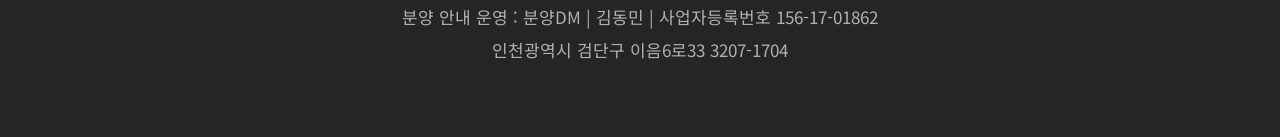
==== commit 1e060345: "Apply official apartment brand favicons across field and site pages" ====
--- a/index.html
+++ b/index.html
@@ -1 +1 @@
-<!doctype html><html lang="ko"><head><meta charset="utf-8"><meta name="viewport" content="width=device-width,initial-scale=1"><title>인천시청역 한신더휴</title><meta name="description" content="인천시청역 한신더휴의 사업개요, 입지환경, 프리미엄, 브랜드, 오시는 길과 방문예약 안내."><meta name="robots" content="index,follow,max-image-preview:large,max-snippet:-1,max-video-preview:-1"><meta name="googlebot" content="index,follow,max-image-preview:large"><link rel="canonical" href="https://thehue-incheoncityhall.site/"><link rel="alternate" type="application/rss+xml" title="인천시청역 한신더휴 RSS" href="https://thehue-incheoncityhall.site/rss.xml"><meta property="og:locale" content="ko_KR"><meta property="og:type" content="website"><meta property="og:site_name" content="인천시청역 한신더휴"><meta property="og:title" content="인천시청역 한신더휴"><meta property="og:description" content="인천시청역 한신더휴의 사업개요, 입지환경, 프리미엄, 브랜드, 오시는 길과 방문예약 안내."><meta property="og:url" content="https://thehue-incheoncityhall.site/"><meta property="og:image" content="https://thehue-incheoncityhall.site/assets/overview-official.png"><meta name="twitter:card" content="summary_large_image"><meta name="twitter:title" content="인천시청역 한신더휴"><meta name="twitter:description" content="인천시청역 한신더휴의 사업개요, 입지환경, 프리미엄, 브랜드, 오시는 길과 방문예약 안내."><meta name="twitter:image" content="https://thehue-incheoncityhall.site/assets/overview-official.png"><script type="application/ld+json">{"@context":"https://schema.org","@graph":[{"@type":"WebSite","@id":"https://thehue-incheoncityhall.site/#website","url":"https://thehue-incheoncityhall.site/","name":"인천시청역 한신더휴","inLanguage":"ko-KR"},{"@type":"WebPage","@id":"https://thehue-incheoncityhall.site/#webpage","url":"https://thehue-incheoncityhall.site/","name":"인천시청역 한신더휴","description":"인천시청역 한신더휴의 사업개요, 입지환경, 프리미엄, 브랜드, 오시는 길과 방문예약 안내.","isPartOf":{"@id":"https://thehue-incheoncityhall.site/#website"},"inLanguage":"ko-KR"},{"@type":"BreadcrumbList","itemListElement":[{"@type":"ListItem","position":1,"name":"인천시청역 한신더휴","item":"https://thehue-incheoncityhall.site/"}]}]}</script><link rel="icon" href="/favicon.svg" type="image/svg+xml"><link rel="stylesheet" href="/styles.css"></head><body><header class="site-header"><a class="brand-name" href="/">인천시청역 한신더휴</a><nav class="nav" aria-label="주요 메뉴"><a href="/info">사업개요</a><a href="/3">입지환경</a><a href="/4">프리미엄</a><a href="/7">브랜드</a><a href="/5">오시는길</a><a href="/6">방문예약</a></nav><button class="menu-toggle" aria-label="메뉴 열기" aria-expanded="false">☰</button></header><main><section class="hero"><div><p class="overline">도심의 새로운 일상</p><p class="latin">THE HUE</p><h1 class="project">인천시청역 한신더휴</h1></div></section><section class="home-shortcuts" aria-label="주요 안내"><div class="status-tiles"><div class="households">총 469세대</div><div class="open-date">9월 28일 오픈예정</div></div><a class="shortcut shortcut-location" href="/3"><svg viewBox="0 0 64 64" aria-hidden="true"><path d="M6 14l17-6 18 6 17-6v42l-17 6-18-6-17 6zM23 8v42m18-36v42"/></svg><span>입지환경</span></a><a class="shortcut shortcut-premium" href="/4"><svg viewBox="0 0 64 64" aria-hidden="true"><path d="M8 32L32 10l24 22M15 28v27h34V28M27 55V38h10v17"/></svg><span>프리미엄</span></a><a class="shortcut shortcut-overview" href="/info"><svg viewBox="0 0 64 64" aria-hidden="true"><path d="M10 11h27l11 11v32H10zM37 11v11h11M16 29h25M16 37h25M16 45h18"/></svg><span>사업개요</span></a></section><section class="reservation-intro" aria-labelledby="reserve-title"><svg class="reservation-icon" viewBox="0 0 64 64" aria-hidden="true"><rect x="11" y="15" width="42" height="39" rx="4" fill="none" stroke="currentColor" stroke-width="4"/><path d="M11 26h42M21 9v12M43 9v12M22 36h9M35 36h9M22 45h9" fill="none" stroke="currentColor" stroke-width="4" stroke-linecap="round"/></svg><h2 id="reserve-title">온라인 방문예약</h2><p>(9월 28일 이후 방문 일정 예약 접수중)</p><span class="intro-rule" aria-hidden="true"></span></section><section class="lead-section" id="reservation"><form class="lead-form" method="post" action="/api/interest"><h2>방문예약</h2><input type="hidden" name="site" value="인천시청역 한신더휴"><input class="bot-field" type="text" name="website" tabindex="-1" autocomplete="off" aria-hidden="true"><div class="field"><label for="name">이름 <b>*</b></label><input id="name" name="name" autocomplete="name" maxlength="40" required></div><div class="field"><label for="phone1">연락처 <b>*</b></label><div class="phone-parts"><select id="phone1" data-phone aria-label="연락처 앞자리"><option value="010">010</option></select><input data-phone aria-label="연락처 가운데 자리" inputmode="numeric" maxlength="4" pattern="[0-9]{4}" required><input data-phone aria-label="연락처 마지막 자리" inputmode="numeric" maxlength="4" pattern="[0-9]{4}" required></div></div><div class="field"><label for="visit-date">방문날짜 <b>*</b></label><input id="visit-date" name="visit_date" type="date" min="2026-09-28" required></div><div class="field"><label for="visit-time">방문시간 <b>*</b></label><select id="visit-time" name="visit_time" required><option value="">방문시간을 선택해 주세요</option><option value="10:00">오전 10시</option><option value="10:30">오전 10시 30분</option><option value="11:00">오전 11시</option><option value="11:30">오전 11시 30분</option><option value="12:00">오후 12시</option><option value="12:30">오후 12시 30분</option><option value="13:00">오후 1시</option><option value="13:30">오후 1시 30분</option><option value="14:00">오후 2시</option><option value="14:30">오후 2시 30분</option><option value="15:00">오후 3시</option><option value="15:30">오후 3시 30분</option><option value="16:00">오후 4시</option><option value="16:30">오후 4시 30분</option><option value="17:00">오후 5시</option><option value="17:30">오후 5시 30분</option><option value="18:00">오후 6시</option></select></div><div class="field"><label>개인정보 수집 및 이용 동의</label><div class="consent-text">1. 수집 항목: 이름, 연락처, 방문날짜, 방문시간<br>2. 이용 목적: 인천시청역 한신더휴 방문예약 및 상담 안내<br>3. 보유 기간: 접수 목적 달성 또는 철회 요청 시까지<br>4. 동의를 거부할 수 있으며, 동의하지 않으면 방문예약이 제한됩니다.<br>※ 열람·정정·삭제 또는 동의 철회는 1555-1622로 요청할 수 있습니다.</div><label class="agree"><input type="checkbox" name="consent" value="yes" required> 위 사항을 확인하였으며 개인정보 수집 및 이용에 동의합니다.</label><button class="form-submit" type="submit">방문예약 신청</button><p class="form-status" role="status" aria-live="polite"></p></div></form></section><div class="stack home-posters"><img src="/assets/overview-official.webp" alt="조감도와 사업개요" width="830" height="1049" loading="lazy" decoding="async"><img src="/assets/terms-grid.webp" alt="민간임대 핵심 계약조건" width="1254" height="1254" loading="lazy" decoding="async"><img src="/assets/location-official.webp" alt="인천시청역 한신더휴 지역도" width="828" height="770" loading="lazy" decoding="async"><img src="/assets/siteplan-official.webp" alt="단지 배치도와 동호수 배치도" width="832" height="1955" loading="lazy" decoding="async"><img src="/assets/brand-official.webp" alt="한신공영 브랜드 소개" width="1158" height="2048" loading="lazy" decoding="async"><img src="/assets/directions-official.webp" alt="오시는 길 약도" width="833" height="397" loading="lazy" decoding="async"></div></main><footer class="site-footer"><p><strong>현장명 : 인천시청역 한신더휴 / TEL <a href="tel:15551622">1555-1622</a></strong></p><p>※ 본 홈페이지의 사진·그래픽·내용은 이해를 돕기 위한 것으로 실제와 차이가 있을 수 있습니다.</p><p>※ 주변 개발계획은 관계기관의 사업 진행에 따라 변경·축소·취소될 수 있습니다.</p><p>※ 공급 조건과 신청 가능 여부는 상담 및 계약 관련 문서로 확인하시기 바랍니다.</p><p>시공 : 한신공영㈜</p><p>분양 안내 운영 : 분양DM | 김동민 | 사업자등록번호 156-17-01862</p><p>인천광역시 검단구 이음6로33 3207-1704</p></footer><div class="zoom-modal" role="dialog" aria-modal="true" aria-label="지역도 크게 보기"><button type="button" aria-label="닫기">×</button><img alt="지역도 확대 이미지"></div><script src="/site.js?v=20260924-reserve-open" defer></script></body></html>+<!doctype html><html lang="ko"><head><meta charset="utf-8"><meta name="viewport" content="width=device-width,initial-scale=1"><title>인천시청역 한신더휴</title><meta name="description" content="인천시청역 한신더휴의 사업개요, 입지환경, 프리미엄, 브랜드, 오시는 길과 방문예약 안내."><meta name="robots" content="index,follow,max-image-preview:large,max-snippet:-1,max-video-preview:-1"><meta name="googlebot" content="index,follow,max-image-preview:large"><link rel="canonical" href="https://thehue-incheoncityhall.site/"><link rel="alternate" type="application/rss+xml" title="인천시청역 한신더휴 RSS" href="https://thehue-incheoncityhall.site/rss.xml"><meta property="og:locale" content="ko_KR"><meta property="og:type" content="website"><meta property="og:site_name" content="인천시청역 한신더휴"><meta property="og:title" content="인천시청역 한신더휴"><meta property="og:description" content="인천시청역 한신더휴의 사업개요, 입지환경, 프리미엄, 브랜드, 오시는 길과 방문예약 안내."><meta property="og:url" content="https://thehue-incheoncityhall.site/"><meta property="og:image" content="https://thehue-incheoncityhall.site/assets/overview-official.png"><meta name="twitter:card" content="summary_large_image"><meta name="twitter:title" content="인천시청역 한신더휴"><meta name="twitter:description" content="인천시청역 한신더휴의 사업개요, 입지환경, 프리미엄, 브랜드, 오시는 길과 방문예약 안내."><meta name="twitter:image" content="https://thehue-incheoncityhall.site/assets/overview-official.png"><script type="application/ld+json">{"@context":"https://schema.org","@graph":[{"@type":"WebSite","@id":"https://thehue-incheoncityhall.site/#website","url":"https://thehue-incheoncityhall.site/","name":"인천시청역 한신더휴","inLanguage":"ko-KR"},{"@type":"WebPage","@id":"https://thehue-incheoncityhall.site/#webpage","url":"https://thehue-incheoncityhall.site/","name":"인천시청역 한신더휴","description":"인천시청역 한신더휴의 사업개요, 입지환경, 프리미엄, 브랜드, 오시는 길과 방문예약 안내.","isPartOf":{"@id":"https://thehue-incheoncityhall.site/#website"},"inLanguage":"ko-KR"},{"@type":"BreadcrumbList","itemListElement":[{"@type":"ListItem","position":1,"name":"인천시청역 한신더휴","item":"https://thehue-incheoncityhall.site/"}]}]}</script><link rel="stylesheet" href="/styles.css"><link rel="icon" href="/assets/brand-favicons/hanshin-20261003.png" type="image/png"/><link rel="shortcut icon" href="/assets/brand-favicons/hanshin-20261003.ico"/></head><body><header class="site-header"><a class="brand-name" href="/">인천시청역 한신더휴</a><nav class="nav" aria-label="주요 메뉴"><a href="/info">사업개요</a><a href="/3">입지환경</a><a href="/4">프리미엄</a><a href="/7">브랜드</a><a href="/5">오시는길</a><a href="/6">방문예약</a></nav><button class="menu-toggle" aria-label="메뉴 열기" aria-expanded="false">☰</button></header><main><section class="hero"><div><p class="overline">도심의 새로운 일상</p><p class="latin">THE HUE</p><h1 class="project">인천시청역 한신더휴</h1></div></section><section class="home-shortcuts" aria-label="주요 안내"><div class="status-tiles"><div class="households">총 469세대</div><div class="open-date">9월 28일 오픈예정</div></div><a class="shortcut shortcut-location" href="/3"><svg viewBox="0 0 64 64" aria-hidden="true"><path d="M6 14l17-6 18 6 17-6v42l-17 6-18-6-17 6zM23 8v42m18-36v42"/></svg><span>입지환경</span></a><a class="shortcut shortcut-premium" href="/4"><svg viewBox="0 0 64 64" aria-hidden="true"><path d="M8 32L32 10l24 22M15 28v27h34V28M27 55V38h10v17"/></svg><span>프리미엄</span></a><a class="shortcut shortcut-overview" href="/info"><svg viewBox="0 0 64 64" aria-hidden="true"><path d="M10 11h27l11 11v32H10zM37 11v11h11M16 29h25M16 37h25M16 45h18"/></svg><span>사업개요</span></a></section><section class="reservation-intro" aria-labelledby="reserve-title"><svg class="reservation-icon" viewBox="0 0 64 64" aria-hidden="true"><rect x="11" y="15" width="42" height="39" rx="4" fill="none" stroke="currentColor" stroke-width="4"/><path d="M11 26h42M21 9v12M43 9v12M22 36h9M35 36h9M22 45h9" fill="none" stroke="currentColor" stroke-width="4" stroke-linecap="round"/></svg><h2 id="reserve-title">온라인 방문예약</h2><p>(9월 28일 이후 방문 일정 예약 접수중)</p><span class="intro-rule" aria-hidden="true"></span></section><section class="lead-section" id="reservation"><form class="lead-form" method="post" action="/api/interest"><h2>방문예약</h2><input type="hidden" name="site" value="인천시청역 한신더휴"><input class="bot-field" type="text" name="website" tabindex="-1" autocomplete="off" aria-hidden="true"><div class="field"><label for="name">이름 <b>*</b></label><input id="name" name="name" autocomplete="name" maxlength="40" required></div><div class="field"><label for="phone1">연락처 <b>*</b></label><div class="phone-parts"><select id="phone1" data-phone aria-label="연락처 앞자리"><option value="010">010</option></select><input data-phone aria-label="연락처 가운데 자리" inputmode="numeric" maxlength="4" pattern="[0-9]{4}" required><input data-phone aria-label="연락처 마지막 자리" inputmode="numeric" maxlength="4" pattern="[0-9]{4}" required></div></div><div class="field"><label for="visit-date">방문날짜 <b>*</b></label><input id="visit-date" name="visit_date" type="date" min="2026-09-28" required></div><div class="field"><label for="visit-time">방문시간 <b>*</b></label><select id="visit-time" name="visit_time" required><option value="">방문시간을 선택해 주세요</option><option value="10:00">오전 10시</option><option value="10:30">오전 10시 30분</option><option value="11:00">오전 11시</option><option value="11:30">오전 11시 30분</option><option value="12:00">오후 12시</option><option value="12:30">오후 12시 30분</option><option value="13:00">오후 1시</option><option value="13:30">오후 1시 30분</option><option value="14:00">오후 2시</option><option value="14:30">오후 2시 30분</option><option value="15:00">오후 3시</option><option value="15:30">오후 3시 30분</option><option value="16:00">오후 4시</option><option value="16:30">오후 4시 30분</option><option value="17:00">오후 5시</option><option value="17:30">오후 5시 30분</option><option value="18:00">오후 6시</option></select></div><div class="field"><label>개인정보 수집 및 이용 동의</label><div class="consent-text">1. 수집 항목: 이름, 연락처, 방문날짜, 방문시간<br>2. 이용 목적: 인천시청역 한신더휴 방문예약 및 상담 안내<br>3. 보유 기간: 접수 목적 달성 또는 철회 요청 시까지<br>4. 동의를 거부할 수 있으며, 동의하지 않으면 방문예약이 제한됩니다.<br>※ 열람·정정·삭제 또는 동의 철회는 1555-1622로 요청할 수 있습니다.</div><label class="agree"><input type="checkbox" name="consent" value="yes" required> 위 사항을 확인하였으며 개인정보 수집 및 이용에 동의합니다.</label><button class="form-submit" type="submit">방문예약 신청</button><p class="form-status" role="status" aria-live="polite"></p></div></form></section><div class="stack home-posters"><img src="/assets/overview-official.webp" alt="조감도와 사업개요" width="830" height="1049" loading="lazy" decoding="async"><img src="/assets/terms-grid.webp" alt="민간임대 핵심 계약조건" width="1254" height="1254" loading="lazy" decoding="async"><img src="/assets/location-official.webp" alt="인천시청역 한신더휴 지역도" width="828" height="770" loading="lazy" decoding="async"><img src="/assets/siteplan-official.webp" alt="단지 배치도와 동호수 배치도" width="832" height="1955" loading="lazy" decoding="async"><img src="/assets/brand-official.webp" alt="한신공영 브랜드 소개" width="1158" height="2048" loading="lazy" decoding="async"><img src="/assets/directions-official.webp" alt="오시는 길 약도" width="833" height="397" loading="lazy" decoding="async"></div></main><footer class="site-footer"><p><strong>현장명 : 인천시청역 한신더휴 / TEL <a href="tel:15551622">1555-1622</a></strong></p><p>※ 본 홈페이지의 사진·그래픽·내용은 이해를 돕기 위한 것으로 실제와 차이가 있을 수 있습니다.</p><p>※ 주변 개발계획은 관계기관의 사업 진행에 따라 변경·축소·취소될 수 있습니다.</p><p>※ 공급 조건과 신청 가능 여부는 상담 및 계약 관련 문서로 확인하시기 바랍니다.</p><p>시공 : 한신공영㈜</p><p>분양 안내 운영 : 분양DM | 김동민 | 사업자등록번호 156-17-01862</p><p>인천광역시 검단구 이음6로33 3207-1704</p></footer><div class="zoom-modal" role="dialog" aria-modal="true" aria-label="지역도 크게 보기"><button type="button" aria-label="닫기">×</button><img alt="지역도 확대 이미지"></div><script src="/site.js?v=20260924-reserve-open" defer></script><script defer src="/card-motion.js"></script></body></html>
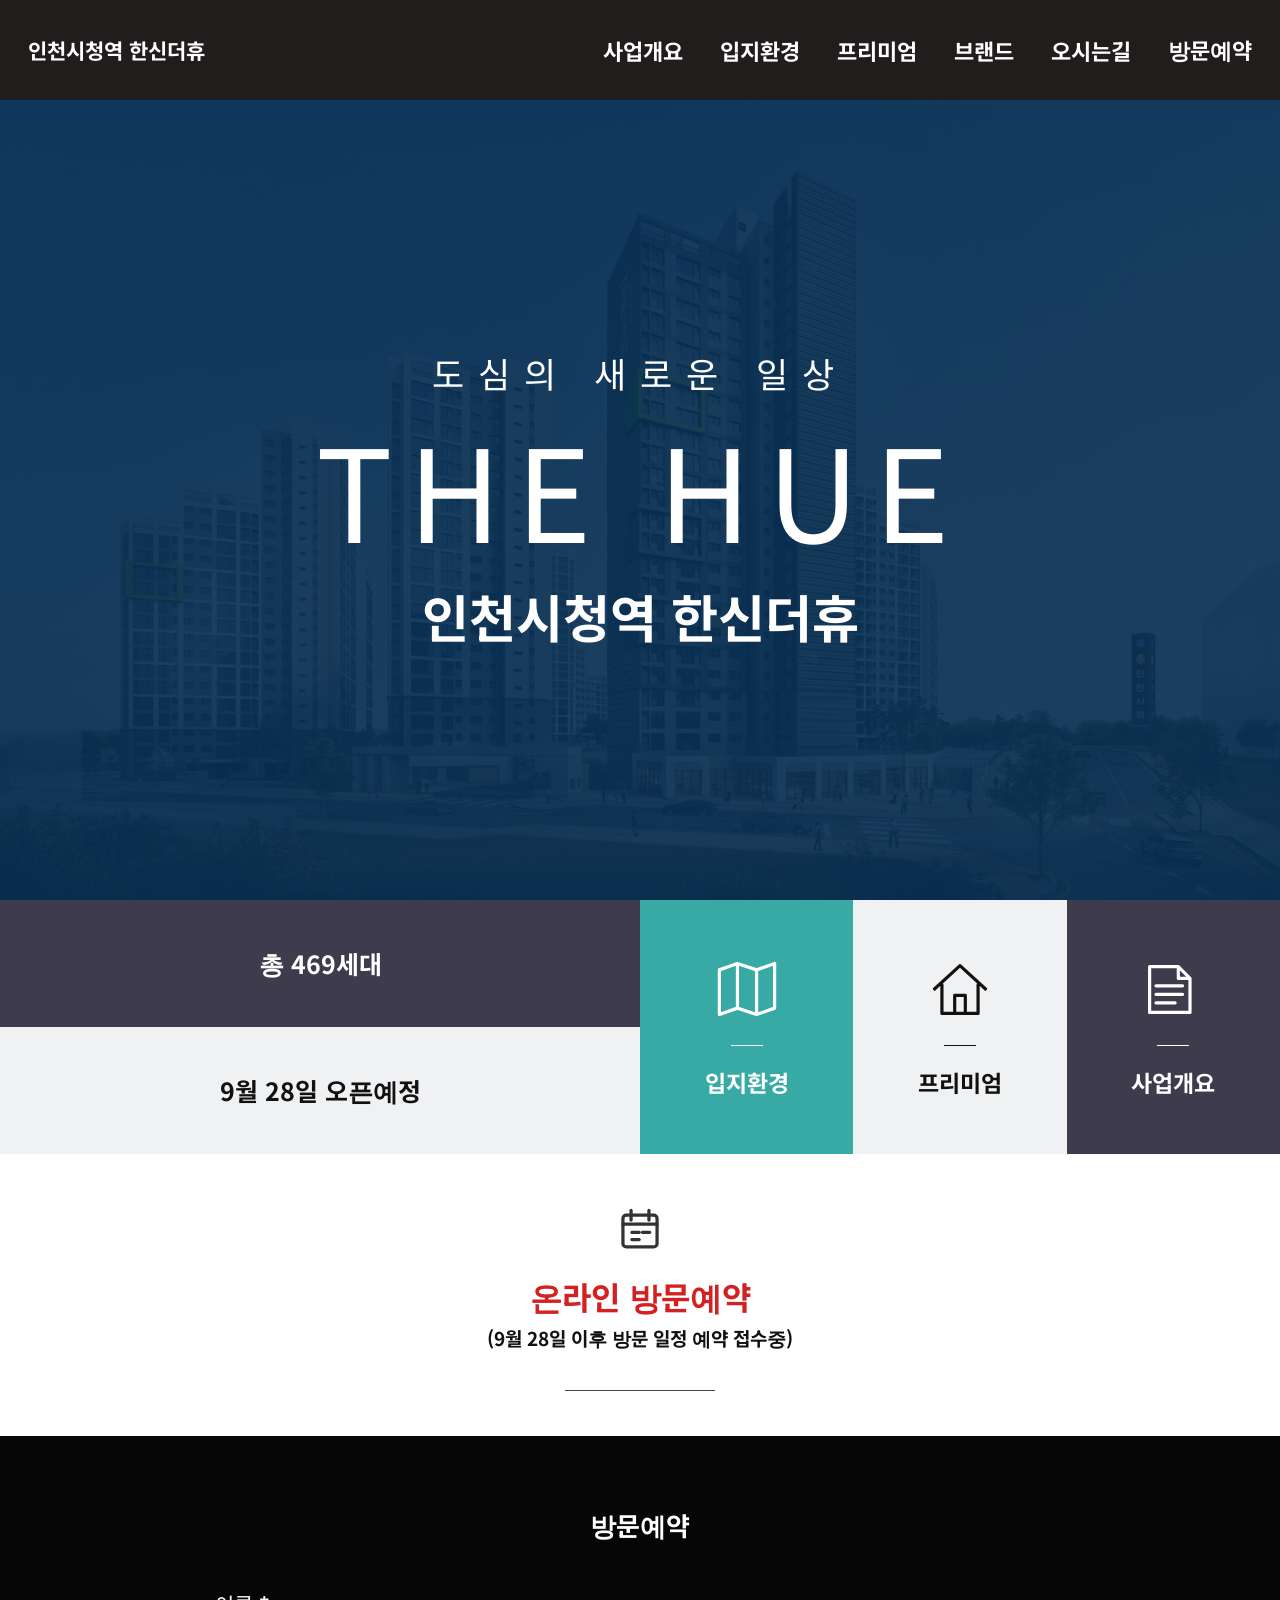
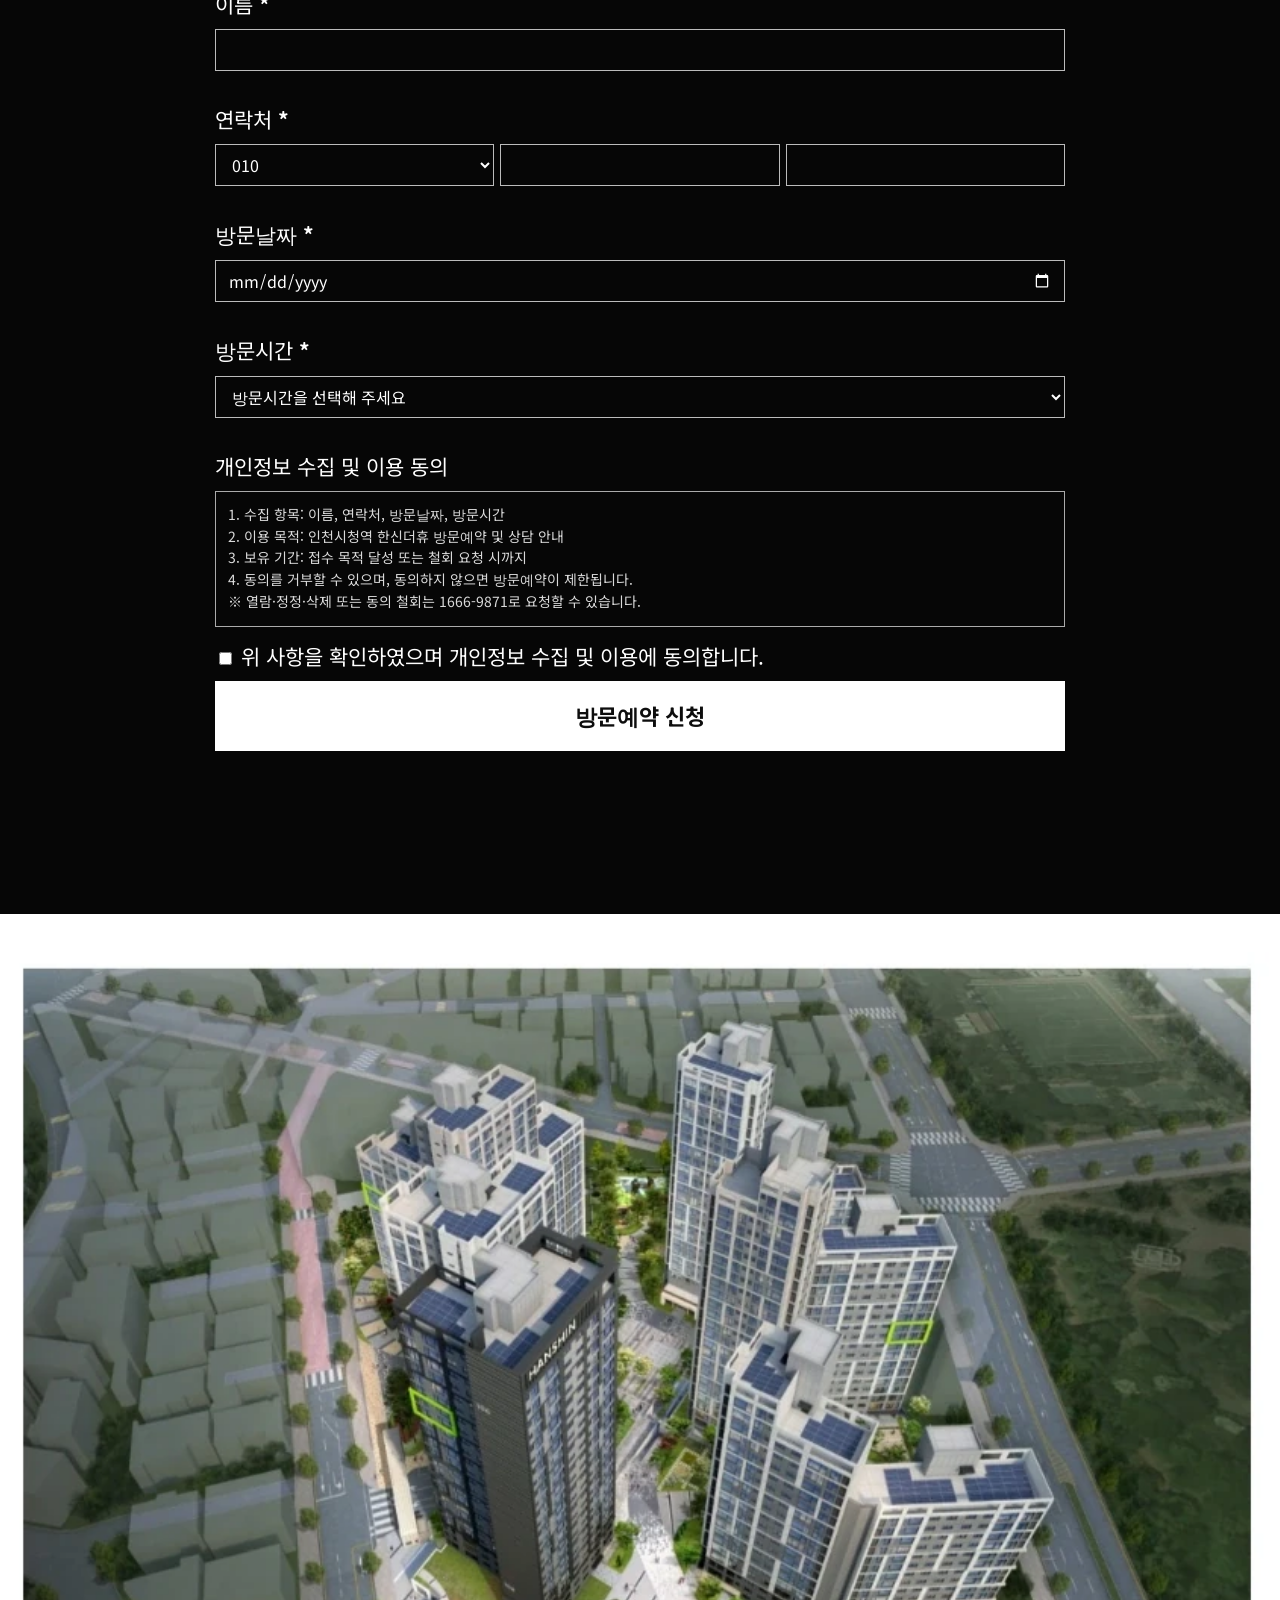
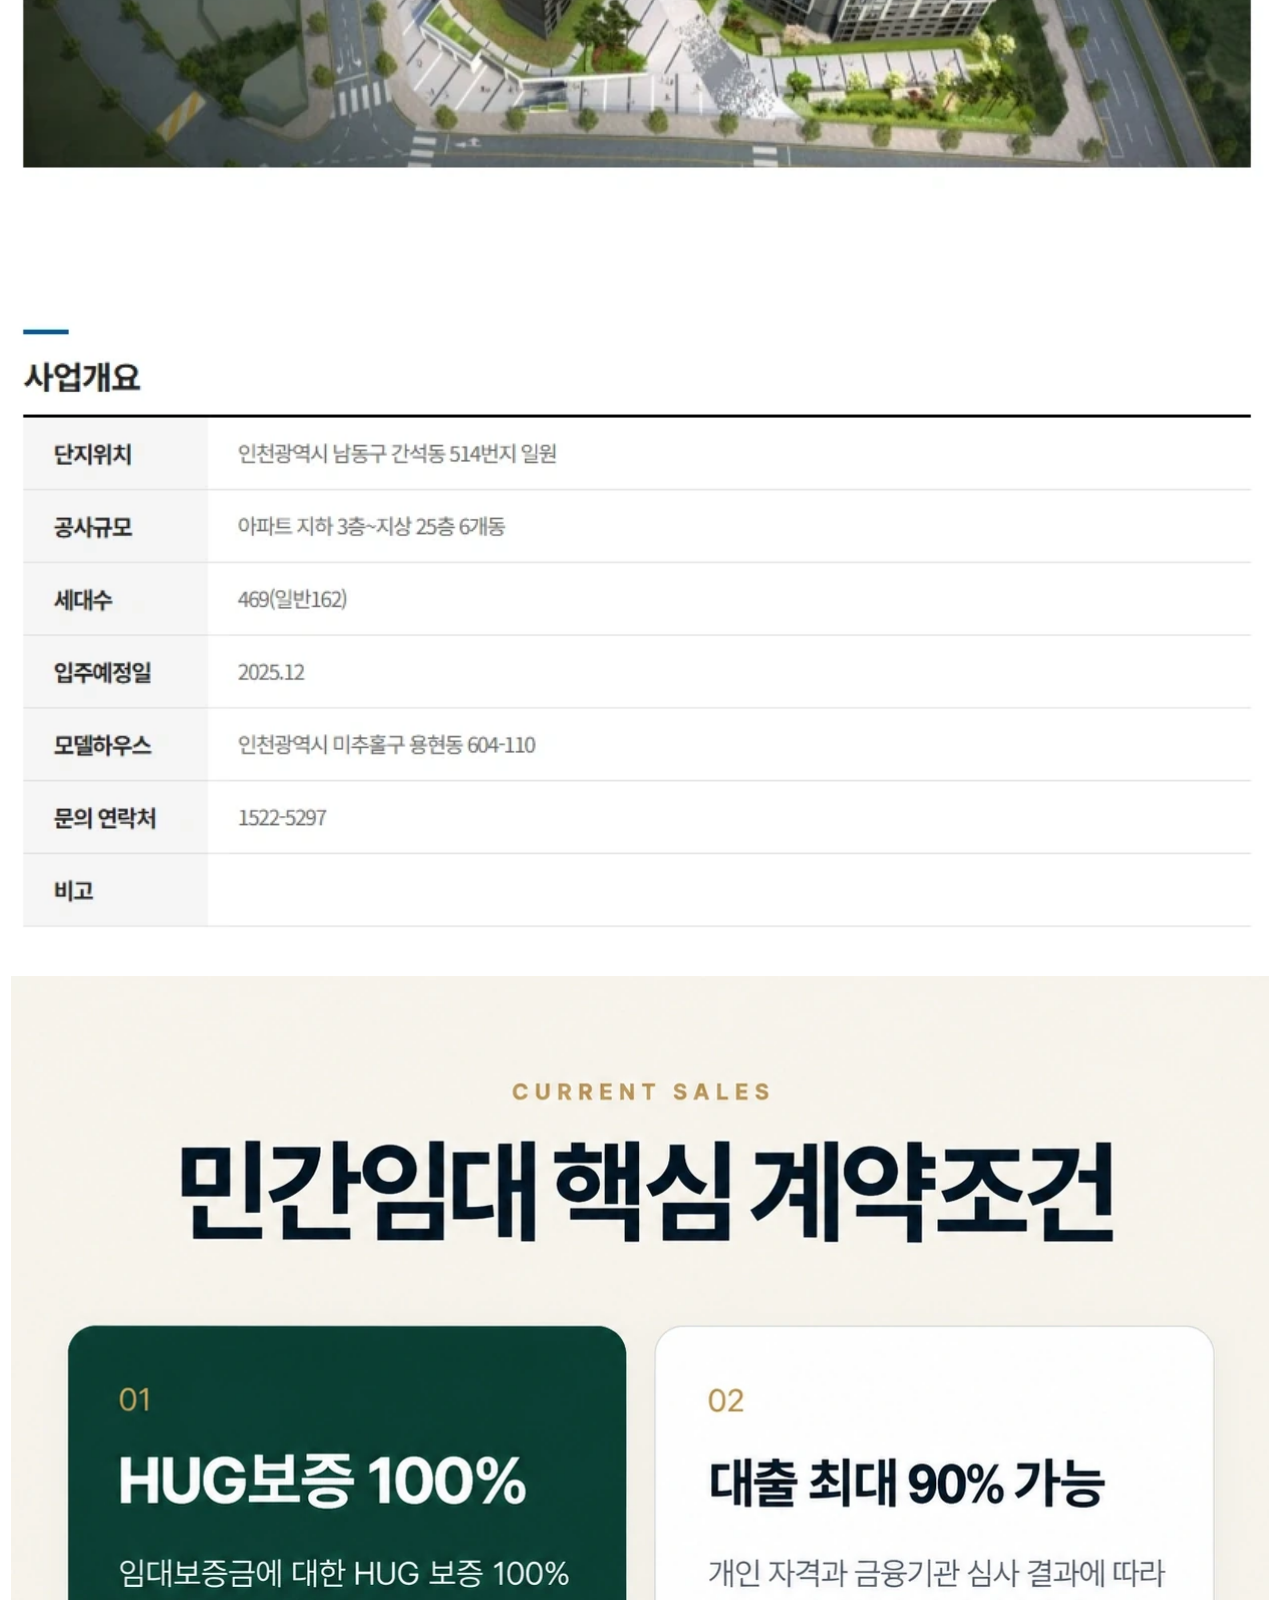
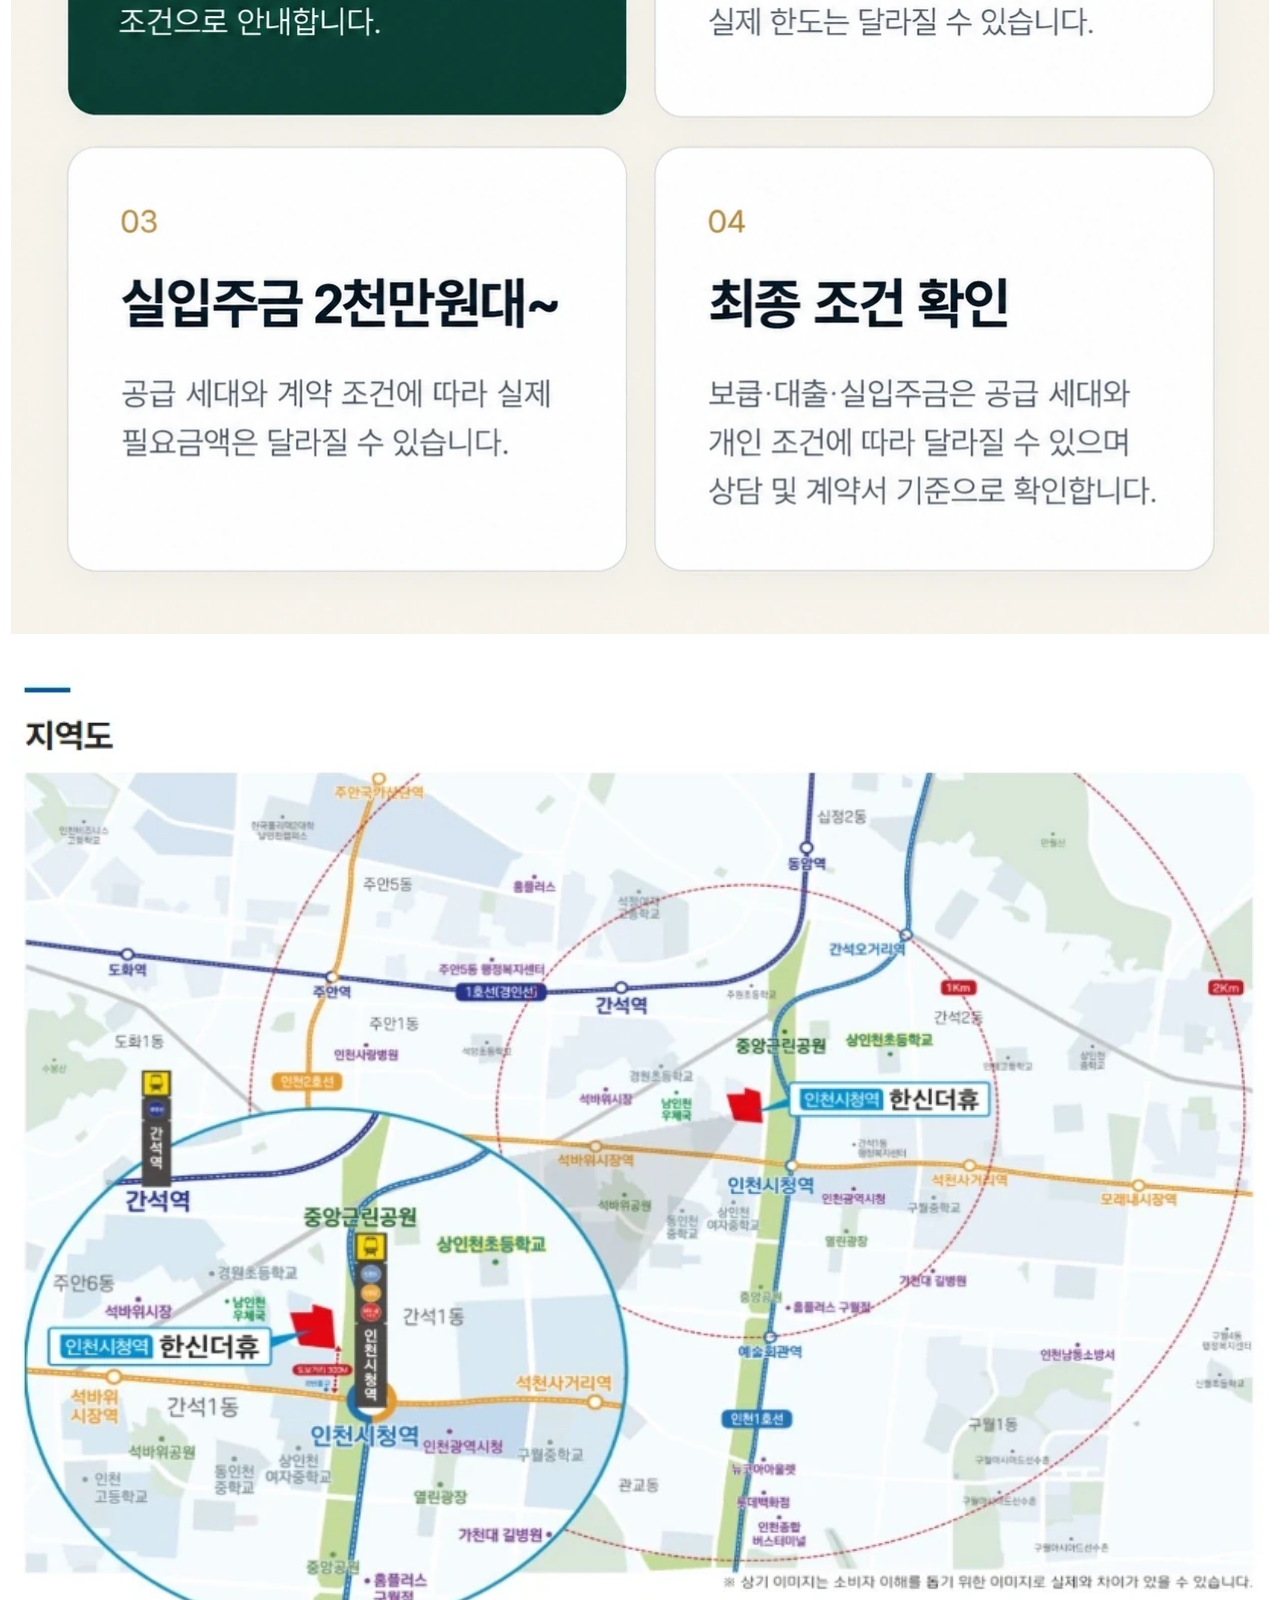
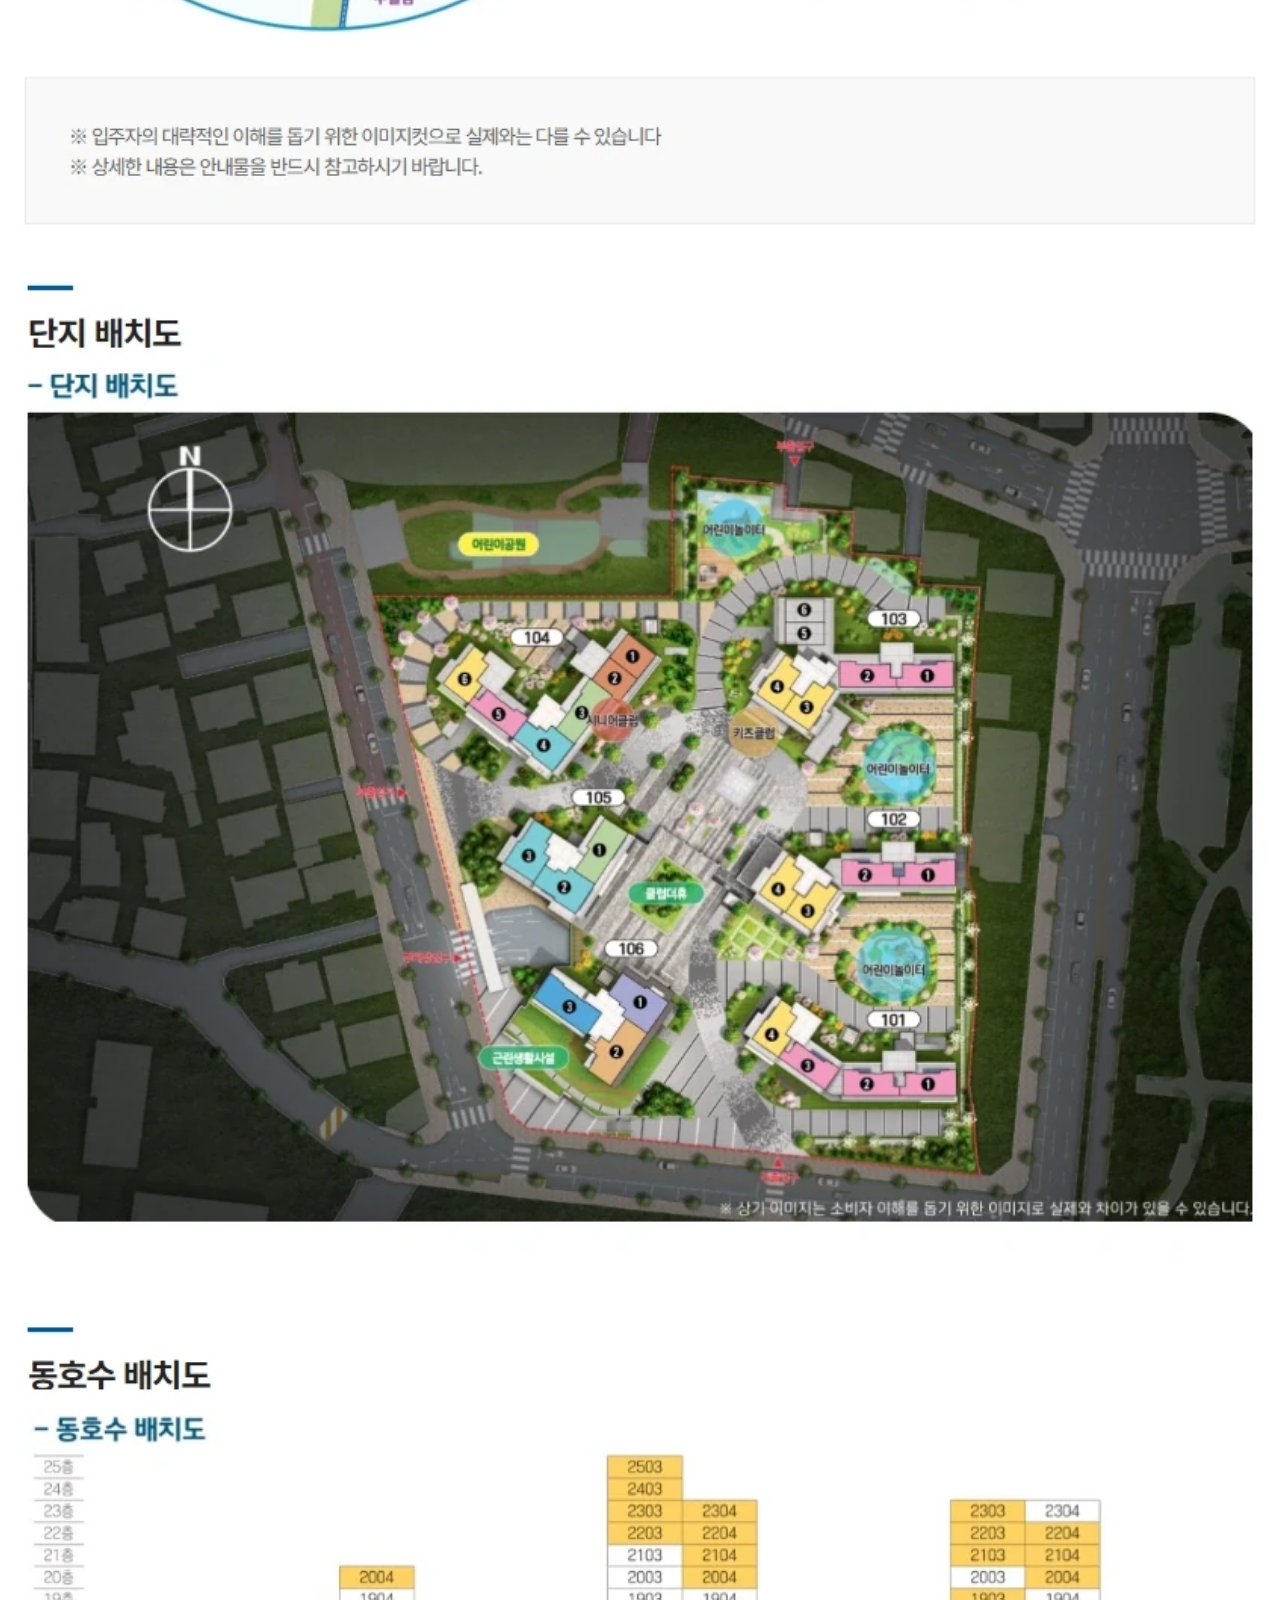
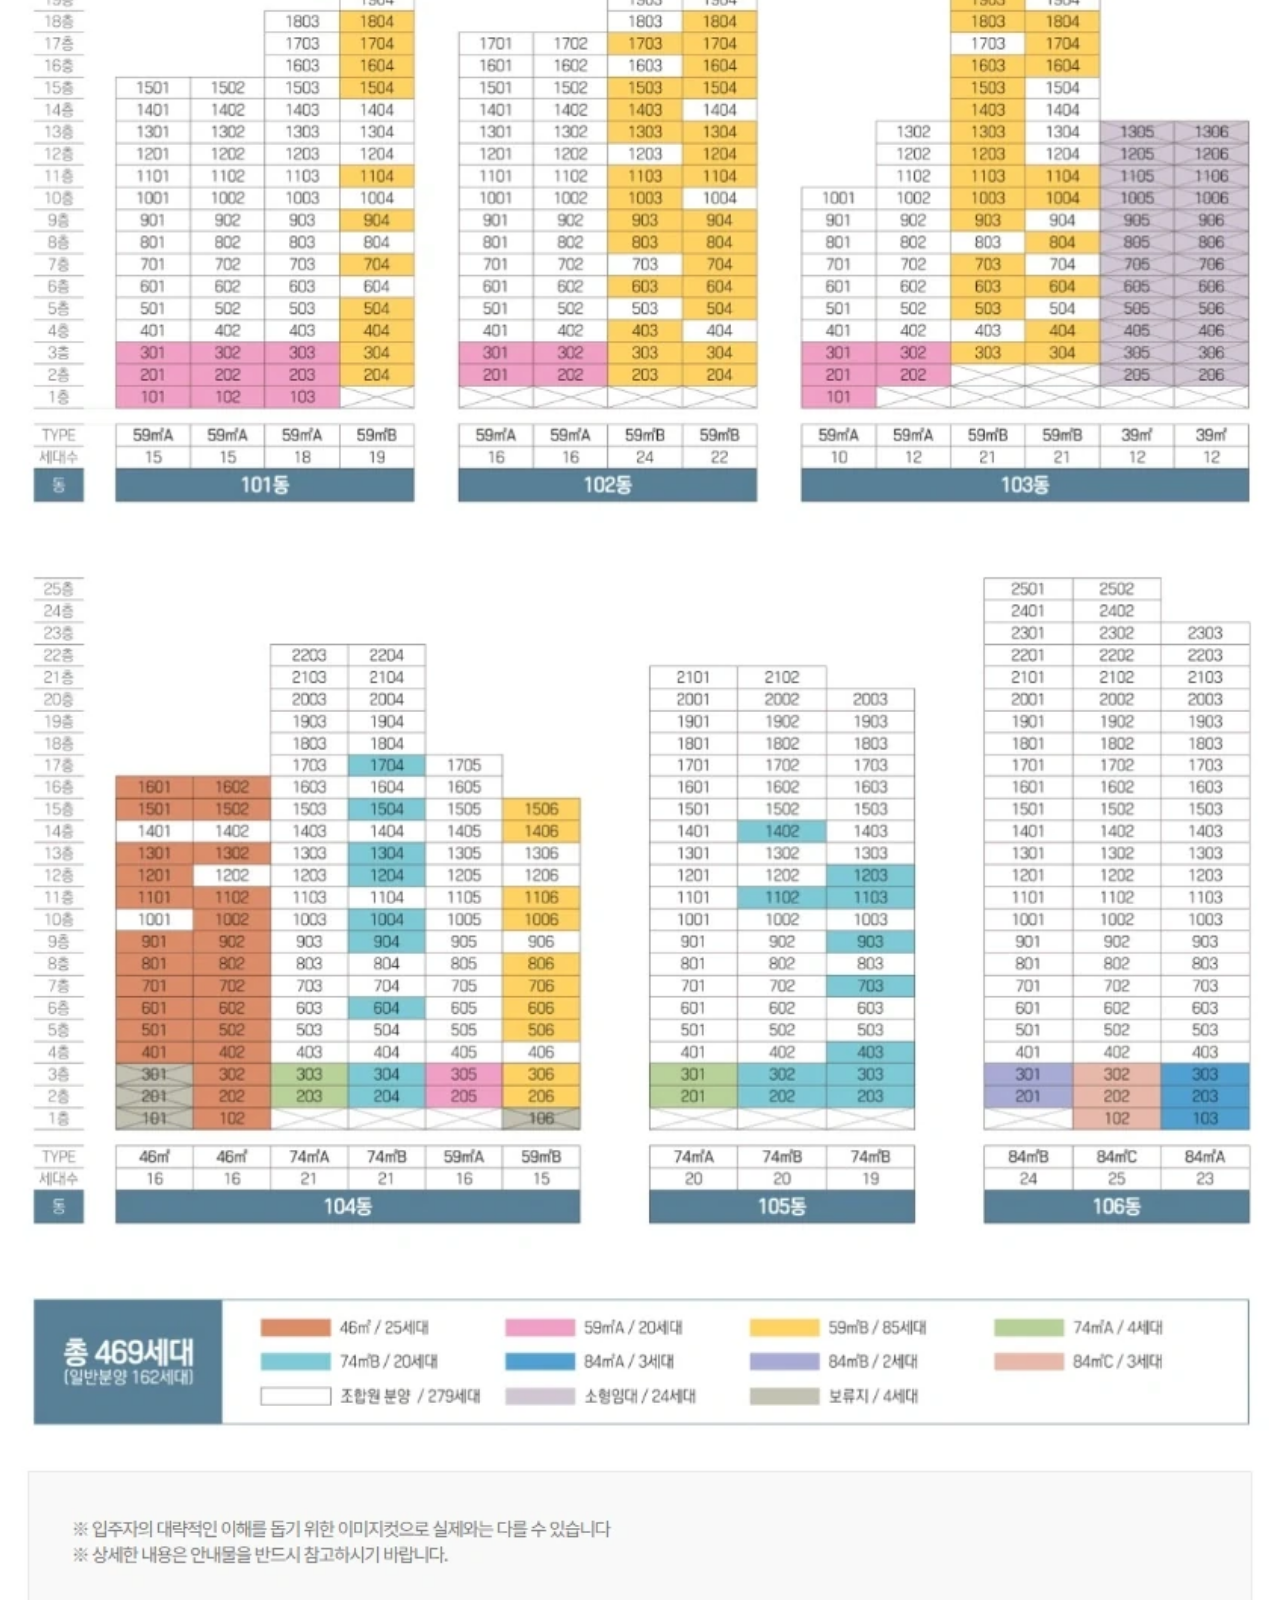
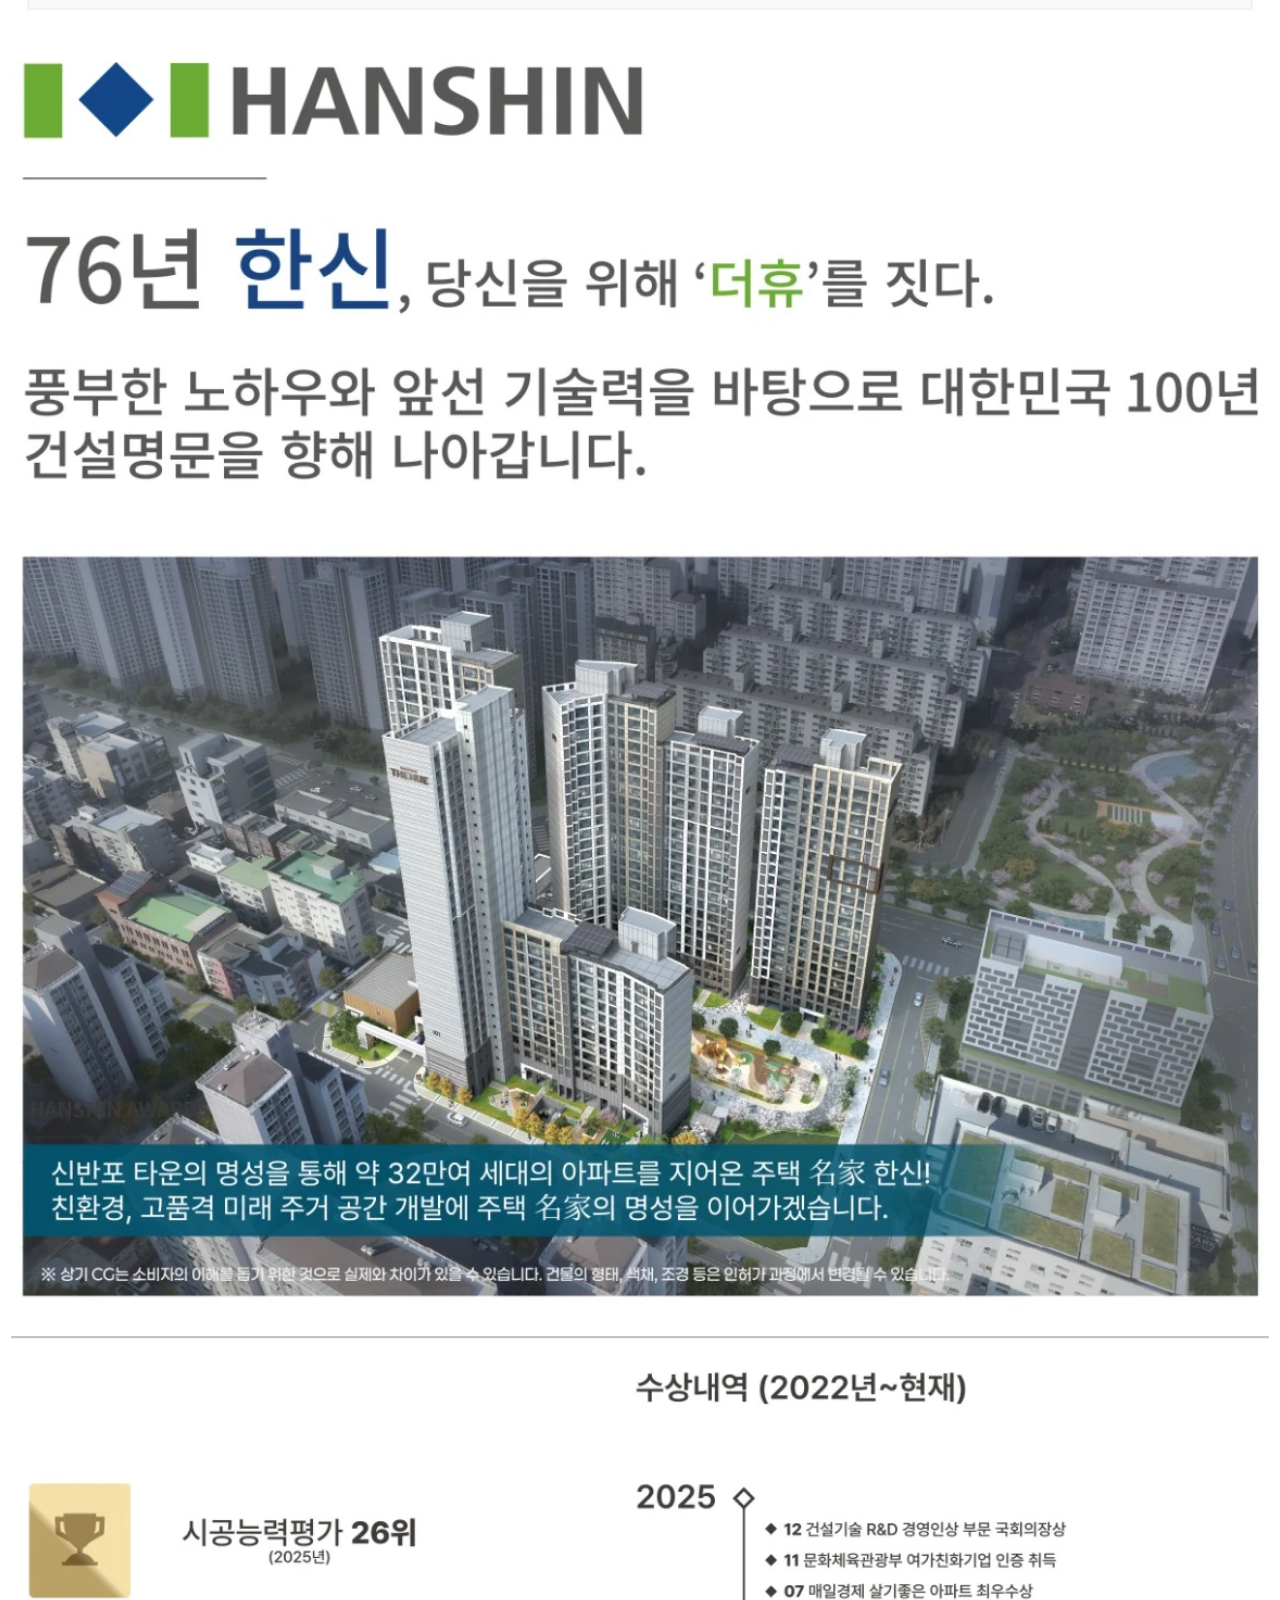
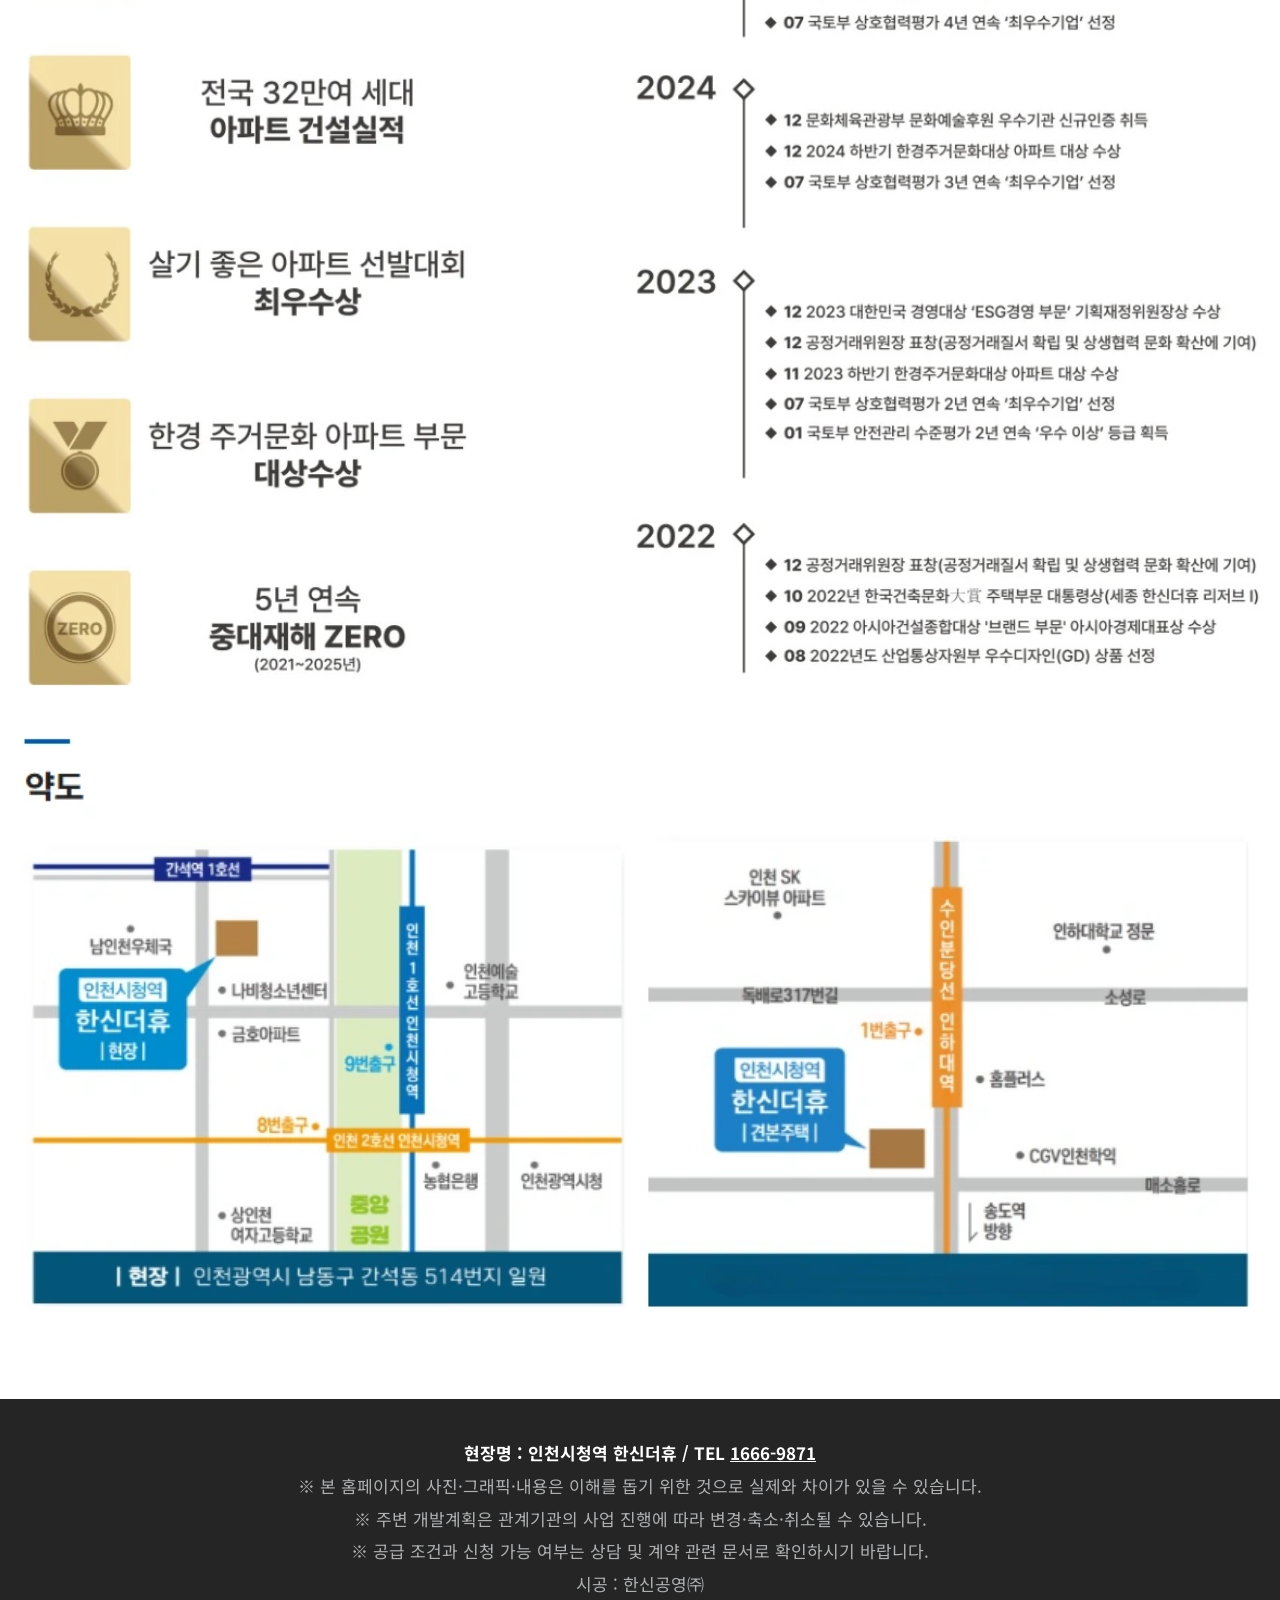
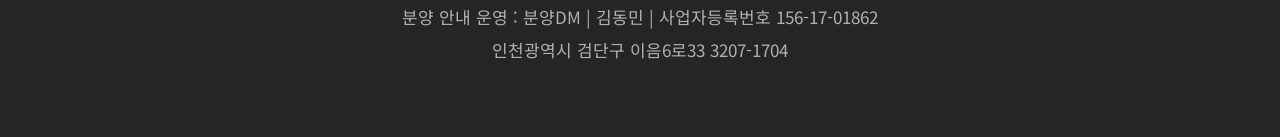
==== commit 01a2a91b: "Update representative phone from 1555-1622 to 1666-9871" ====
--- a/index.html
+++ b/index.html
@@ -1 +1 @@
-<!doctype html><html lang="ko"><head><meta charset="utf-8"><meta name="viewport" content="width=device-width,initial-scale=1"><title>인천시청역 한신더휴</title><meta name="description" content="인천시청역 한신더휴의 사업개요, 입지환경, 프리미엄, 브랜드, 오시는 길과 방문예약 안내."><meta name="robots" content="index,follow,max-image-preview:large,max-snippet:-1,max-video-preview:-1"><meta name="googlebot" content="index,follow,max-image-preview:large"><link rel="canonical" href="https://thehue-incheoncityhall.site/"><link rel="alternate" type="application/rss+xml" title="인천시청역 한신더휴 RSS" href="https://thehue-incheoncityhall.site/rss.xml"><meta property="og:locale" content="ko_KR"><meta property="og:type" content="website"><meta property="og:site_name" content="인천시청역 한신더휴"><meta property="og:title" content="인천시청역 한신더휴"><meta property="og:description" content="인천시청역 한신더휴의 사업개요, 입지환경, 프리미엄, 브랜드, 오시는 길과 방문예약 안내."><meta property="og:url" content="https://thehue-incheoncityhall.site/"><meta property="og:image" content="https://thehue-incheoncityhall.site/assets/overview-official.png"><meta name="twitter:card" content="summary_large_image"><meta name="twitter:title" content="인천시청역 한신더휴"><meta name="twitter:description" content="인천시청역 한신더휴의 사업개요, 입지환경, 프리미엄, 브랜드, 오시는 길과 방문예약 안내."><meta name="twitter:image" content="https://thehue-incheoncityhall.site/assets/overview-official.png"><script type="application/ld+json">{"@context":"https://schema.org","@graph":[{"@type":"WebSite","@id":"https://thehue-incheoncityhall.site/#website","url":"https://thehue-incheoncityhall.site/","name":"인천시청역 한신더휴","inLanguage":"ko-KR"},{"@type":"WebPage","@id":"https://thehue-incheoncityhall.site/#webpage","url":"https://thehue-incheoncityhall.site/","name":"인천시청역 한신더휴","description":"인천시청역 한신더휴의 사업개요, 입지환경, 프리미엄, 브랜드, 오시는 길과 방문예약 안내.","isPartOf":{"@id":"https://thehue-incheoncityhall.site/#website"},"inLanguage":"ko-KR"},{"@type":"BreadcrumbList","itemListElement":[{"@type":"ListItem","position":1,"name":"인천시청역 한신더휴","item":"https://thehue-incheoncityhall.site/"}]}]}</script><link rel="stylesheet" href="/styles.css"><link rel="icon" href="/assets/brand-favicons/hanshin-20261003.png" type="image/png"/><link rel="shortcut icon" href="/assets/brand-favicons/hanshin-20261003.ico"/></head><body><header class="site-header"><a class="brand-name" href="/">인천시청역 한신더휴</a><nav class="nav" aria-label="주요 메뉴"><a href="/info">사업개요</a><a href="/3">입지환경</a><a href="/4">프리미엄</a><a href="/7">브랜드</a><a href="/5">오시는길</a><a href="/6">방문예약</a></nav><button class="menu-toggle" aria-label="메뉴 열기" aria-expanded="false">☰</button></header><main><section class="hero"><div><p class="overline">도심의 새로운 일상</p><p class="latin">THE HUE</p><h1 class="project">인천시청역 한신더휴</h1></div></section><section class="home-shortcuts" aria-label="주요 안내"><div class="status-tiles"><div class="households">총 469세대</div><div class="open-date">9월 28일 오픈예정</div></div><a class="shortcut shortcut-location" href="/3"><svg viewBox="0 0 64 64" aria-hidden="true"><path d="M6 14l17-6 18 6 17-6v42l-17 6-18-6-17 6zM23 8v42m18-36v42"/></svg><span>입지환경</span></a><a class="shortcut shortcut-premium" href="/4"><svg viewBox="0 0 64 64" aria-hidden="true"><path d="M8 32L32 10l24 22M15 28v27h34V28M27 55V38h10v17"/></svg><span>프리미엄</span></a><a class="shortcut shortcut-overview" href="/info"><svg viewBox="0 0 64 64" aria-hidden="true"><path d="M10 11h27l11 11v32H10zM37 11v11h11M16 29h25M16 37h25M16 45h18"/></svg><span>사업개요</span></a></section><section class="reservation-intro" aria-labelledby="reserve-title"><svg class="reservation-icon" viewBox="0 0 64 64" aria-hidden="true"><rect x="11" y="15" width="42" height="39" rx="4" fill="none" stroke="currentColor" stroke-width="4"/><path d="M11 26h42M21 9v12M43 9v12M22 36h9M35 36h9M22 45h9" fill="none" stroke="currentColor" stroke-width="4" stroke-linecap="round"/></svg><h2 id="reserve-title">온라인 방문예약</h2><p>(9월 28일 이후 방문 일정 예약 접수중)</p><span class="intro-rule" aria-hidden="true"></span></section><section class="lead-section" id="reservation"><form class="lead-form" method="post" action="/api/interest"><h2>방문예약</h2><input type="hidden" name="site" value="인천시청역 한신더휴"><input class="bot-field" type="text" name="website" tabindex="-1" autocomplete="off" aria-hidden="true"><div class="field"><label for="name">이름 <b>*</b></label><input id="name" name="name" autocomplete="name" maxlength="40" required></div><div class="field"><label for="phone1">연락처 <b>*</b></label><div class="phone-parts"><select id="phone1" data-phone aria-label="연락처 앞자리"><option value="010">010</option></select><input data-phone aria-label="연락처 가운데 자리" inputmode="numeric" maxlength="4" pattern="[0-9]{4}" required><input data-phone aria-label="연락처 마지막 자리" inputmode="numeric" maxlength="4" pattern="[0-9]{4}" required></div></div><div class="field"><label for="visit-date">방문날짜 <b>*</b></label><input id="visit-date" name="visit_date" type="date" min="2026-09-28" required></div><div class="field"><label for="visit-time">방문시간 <b>*</b></label><select id="visit-time" name="visit_time" required><option value="">방문시간을 선택해 주세요</option><option value="10:00">오전 10시</option><option value="10:30">오전 10시 30분</option><option value="11:00">오전 11시</option><option value="11:30">오전 11시 30분</option><option value="12:00">오후 12시</option><option value="12:30">오후 12시 30분</option><option value="13:00">오후 1시</option><option value="13:30">오후 1시 30분</option><option value="14:00">오후 2시</option><option value="14:30">오후 2시 30분</option><option value="15:00">오후 3시</option><option value="15:30">오후 3시 30분</option><option value="16:00">오후 4시</option><option value="16:30">오후 4시 30분</option><option value="17:00">오후 5시</option><option value="17:30">오후 5시 30분</option><option value="18:00">오후 6시</option></select></div><div class="field"><label>개인정보 수집 및 이용 동의</label><div class="consent-text">1. 수집 항목: 이름, 연락처, 방문날짜, 방문시간<br>2. 이용 목적: 인천시청역 한신더휴 방문예약 및 상담 안내<br>3. 보유 기간: 접수 목적 달성 또는 철회 요청 시까지<br>4. 동의를 거부할 수 있으며, 동의하지 않으면 방문예약이 제한됩니다.<br>※ 열람·정정·삭제 또는 동의 철회는 1555-1622로 요청할 수 있습니다.</div><label class="agree"><input type="checkbox" name="consent" value="yes" required> 위 사항을 확인하였으며 개인정보 수집 및 이용에 동의합니다.</label><button class="form-submit" type="submit">방문예약 신청</button><p class="form-status" role="status" aria-live="polite"></p></div></form></section><div class="stack home-posters"><img src="/assets/overview-official.webp" alt="조감도와 사업개요" width="830" height="1049" loading="lazy" decoding="async"><img src="/assets/terms-grid.webp" alt="민간임대 핵심 계약조건" width="1254" height="1254" loading="lazy" decoding="async"><img src="/assets/location-official.webp" alt="인천시청역 한신더휴 지역도" width="828" height="770" loading="lazy" decoding="async"><img src="/assets/siteplan-official.webp" alt="단지 배치도와 동호수 배치도" width="832" height="1955" loading="lazy" decoding="async"><img src="/assets/brand-official.webp" alt="한신공영 브랜드 소개" width="1158" height="2048" loading="lazy" decoding="async"><img src="/assets/directions-official.webp" alt="오시는 길 약도" width="833" height="397" loading="lazy" decoding="async"></div></main><footer class="site-footer"><p><strong>현장명 : 인천시청역 한신더휴 / TEL <a href="tel:15551622">1555-1622</a></strong></p><p>※ 본 홈페이지의 사진·그래픽·내용은 이해를 돕기 위한 것으로 실제와 차이가 있을 수 있습니다.</p><p>※ 주변 개발계획은 관계기관의 사업 진행에 따라 변경·축소·취소될 수 있습니다.</p><p>※ 공급 조건과 신청 가능 여부는 상담 및 계약 관련 문서로 확인하시기 바랍니다.</p><p>시공 : 한신공영㈜</p><p>분양 안내 운영 : 분양DM | 김동민 | 사업자등록번호 156-17-01862</p><p>인천광역시 검단구 이음6로33 3207-1704</p></footer><div class="zoom-modal" role="dialog" aria-modal="true" aria-label="지역도 크게 보기"><button type="button" aria-label="닫기">×</button><img alt="지역도 확대 이미지"></div><script src="/site.js?v=20260924-reserve-open" defer></script><script defer src="/card-motion.js"></script></body></html>+<!doctype html><html lang="ko"><head><meta charset="utf-8"><meta name="viewport" content="width=device-width,initial-scale=1"><title>인천시청역 한신더휴</title><meta name="description" content="인천시청역 한신더휴의 사업개요, 입지환경, 프리미엄, 브랜드, 오시는 길과 방문예약 안내."><meta name="robots" content="index,follow,max-image-preview:large,max-snippet:-1,max-video-preview:-1"><meta name="googlebot" content="index,follow,max-image-preview:large"><link rel="canonical" href="https://thehue-incheoncityhall.site/"><link rel="alternate" type="application/rss+xml" title="인천시청역 한신더휴 RSS" href="https://thehue-incheoncityhall.site/rss.xml"><meta property="og:locale" content="ko_KR"><meta property="og:type" content="website"><meta property="og:site_name" content="인천시청역 한신더휴"><meta property="og:title" content="인천시청역 한신더휴"><meta property="og:description" content="인천시청역 한신더휴의 사업개요, 입지환경, 프리미엄, 브랜드, 오시는 길과 방문예약 안내."><meta property="og:url" content="https://thehue-incheoncityhall.site/"><meta property="og:image" content="https://thehue-incheoncityhall.site/assets/overview-official.png"><meta name="twitter:card" content="summary_large_image"><meta name="twitter:title" content="인천시청역 한신더휴"><meta name="twitter:description" content="인천시청역 한신더휴의 사업개요, 입지환경, 프리미엄, 브랜드, 오시는 길과 방문예약 안내."><meta name="twitter:image" content="https://thehue-incheoncityhall.site/assets/overview-official.png"><script type="application/ld+json">{"@context":"https://schema.org","@graph":[{"@type":"WebSite","@id":"https://thehue-incheoncityhall.site/#website","url":"https://thehue-incheoncityhall.site/","name":"인천시청역 한신더휴","inLanguage":"ko-KR"},{"@type":"WebPage","@id":"https://thehue-incheoncityhall.site/#webpage","url":"https://thehue-incheoncityhall.site/","name":"인천시청역 한신더휴","description":"인천시청역 한신더휴의 사업개요, 입지환경, 프리미엄, 브랜드, 오시는 길과 방문예약 안내.","isPartOf":{"@id":"https://thehue-incheoncityhall.site/#website"},"inLanguage":"ko-KR","about":{"@type":"Place","name":"인천시청역 한신더휴"},"primaryImageOfPage":{"@type":"ImageObject","url":"https://thehue-incheoncityhall.site/assets/overview-official.png","width":830,"height":1049,"encodingFormat":"image/png"}},{"@type":"BreadcrumbList","itemListElement":[{"@type":"ListItem","position":1,"name":"인천시청역 한신더휴","item":"https://thehue-incheoncityhall.site/"}]}]}</script><link rel="stylesheet" href="/styles.css"><link rel="icon" href="/assets/brand-favicons/hanshin-20261003.png" type="image/png"/><link rel="shortcut icon" href="/assets/brand-favicons/hanshin-20261003.ico"/><meta property="og:image:width" content="830"><meta property="og:image:height" content="1049"><meta property="og:image:type" content="image/png"></head><body><header class="site-header"><a class="brand-name" href="/">인천시청역 한신더휴</a><nav class="nav" aria-label="주요 메뉴"><a href="/info">사업개요</a><a href="/3">입지환경</a><a href="/4">프리미엄</a><a href="/7">브랜드</a><a href="/5">오시는길</a><a href="/6">방문예약</a></nav><button class="menu-toggle" aria-label="메뉴 열기" aria-expanded="false">☰</button></header><main><section class="hero"><div><p class="overline">도심의 새로운 일상</p><p class="latin">THE HUE</p><h1 class="project">인천시청역 한신더휴</h1></div></section><section class="home-shortcuts" aria-label="주요 안내"><div class="status-tiles"><div class="households">총 469세대</div><div class="open-date">9월 28일 오픈예정</div></div><a class="shortcut shortcut-location" href="/3"><svg viewBox="0 0 64 64" aria-hidden="true"><path d="M6 14l17-6 18 6 17-6v42l-17 6-18-6-17 6zM23 8v42m18-36v42"/></svg><span>입지환경</span></a><a class="shortcut shortcut-premium" href="/4"><svg viewBox="0 0 64 64" aria-hidden="true"><path d="M8 32L32 10l24 22M15 28v27h34V28M27 55V38h10v17"/></svg><span>프리미엄</span></a><a class="shortcut shortcut-overview" href="/info"><svg viewBox="0 0 64 64" aria-hidden="true"><path d="M10 11h27l11 11v32H10zM37 11v11h11M16 29h25M16 37h25M16 45h18"/></svg><span>사업개요</span></a></section><section class="reservation-intro" aria-labelledby="reserve-title"><svg class="reservation-icon" viewBox="0 0 64 64" aria-hidden="true"><rect x="11" y="15" width="42" height="39" rx="4" fill="none" stroke="currentColor" stroke-width="4"/><path d="M11 26h42M21 9v12M43 9v12M22 36h9M35 36h9M22 45h9" fill="none" stroke="currentColor" stroke-width="4" stroke-linecap="round"/></svg><h2 id="reserve-title">온라인 방문예약</h2><p>(9월 28일 이후 방문 일정 예약 접수중)</p><span class="intro-rule" aria-hidden="true"></span></section><section class="lead-section" id="reservation"><form class="lead-form" method="post" action="/api/interest"><h2>방문예약</h2><input type="hidden" name="site" value="인천시청역 한신더휴"><input class="bot-field" type="text" name="website" tabindex="-1" autocomplete="off" aria-hidden="true"><div class="field"><label for="name">이름 <b>*</b></label><input id="name" name="name" autocomplete="name" maxlength="40" required></div><div class="field"><label for="phone1">연락처 <b>*</b></label><div class="phone-parts"><select id="phone1" data-phone aria-label="연락처 앞자리"><option value="010">010</option></select><input data-phone aria-label="연락처 가운데 자리" inputmode="numeric" maxlength="4" pattern="[0-9]{4}" required><input data-phone aria-label="연락처 마지막 자리" inputmode="numeric" maxlength="4" pattern="[0-9]{4}" required></div></div><div class="field"><label for="visit-date">방문날짜 <b>*</b></label><input id="visit-date" name="visit_date" type="date" min="2026-09-28" required></div><div class="field"><label for="visit-time">방문시간 <b>*</b></label><select id="visit-time" name="visit_time" required><option value="">방문시간을 선택해 주세요</option><option value="10:00">오전 10시</option><option value="10:30">오전 10시 30분</option><option value="11:00">오전 11시</option><option value="11:30">오전 11시 30분</option><option value="12:00">오후 12시</option><option value="12:30">오후 12시 30분</option><option value="13:00">오후 1시</option><option value="13:30">오후 1시 30분</option><option value="14:00">오후 2시</option><option value="14:30">오후 2시 30분</option><option value="15:00">오후 3시</option><option value="15:30">오후 3시 30분</option><option value="16:00">오후 4시</option><option value="16:30">오후 4시 30분</option><option value="17:00">오후 5시</option><option value="17:30">오후 5시 30분</option><option value="18:00">오후 6시</option></select></div><div class="field"><label>개인정보 수집 및 이용 동의</label><div class="consent-text">1. 수집 항목: 이름, 연락처, 방문날짜, 방문시간<br>2. 이용 목적: 인천시청역 한신더휴 방문예약 및 상담 안내<br>3. 보유 기간: 접수 목적 달성 또는 철회 요청 시까지<br>4. 동의를 거부할 수 있으며, 동의하지 않으면 방문예약이 제한됩니다.<br>※ 열람·정정·삭제 또는 동의 철회는 1666-9871로 요청할 수 있습니다.</div><label class="agree"><input type="checkbox" name="consent" value="yes" required> 위 사항을 확인하였으며 개인정보 수집 및 이용에 동의합니다.</label><button class="form-submit" type="submit">방문예약 신청</button><p class="form-status" role="status" aria-live="polite"></p></div></form></section><div class="stack home-posters"><img src="/assets/overview-official.webp" alt="조감도와 사업개요" width="830" height="1049" loading="lazy" decoding="async"><img src="/assets/terms-grid.webp" alt="민간임대 핵심 계약조건" width="1254" height="1254" loading="lazy" decoding="async"><img src="/assets/location-official.webp" alt="인천시청역 한신더휴 지역도" width="828" height="770" loading="lazy" decoding="async"><img src="/assets/siteplan-official.webp" alt="단지 배치도와 동호수 배치도" width="832" height="1955" loading="lazy" decoding="async"><img src="/assets/brand-official.webp" alt="한신공영 브랜드 소개" width="1158" height="2048" loading="lazy" decoding="async"><img src="/assets/directions-official.webp" alt="오시는 길 약도" width="833" height="397" loading="lazy" decoding="async"></div></main><footer class="site-footer"><p><strong>현장명 : 인천시청역 한신더휴 / TEL <a href="tel:16669871">1666-9871</a></strong></p><p>※ 본 홈페이지의 사진·그래픽·내용은 이해를 돕기 위한 것으로 실제와 차이가 있을 수 있습니다.</p><p>※ 주변 개발계획은 관계기관의 사업 진행에 따라 변경·축소·취소될 수 있습니다.</p><p>※ 공급 조건과 신청 가능 여부는 상담 및 계약 관련 문서로 확인하시기 바랍니다.</p><p>시공 : 한신공영㈜</p><p>분양 안내 운영 : 분양DM | 김동민 | 사업자등록번호 156-17-01862</p><p>인천광역시 검단구 이음6로33 3207-1704</p></footer><div class="zoom-modal" role="dialog" aria-modal="true" aria-label="지역도 크게 보기"><button type="button" aria-label="닫기">×</button><img alt="지역도 확대 이미지"></div><script src="/site.js?v=20260924-reserve-open" defer></script><script defer src="/card-motion.js"></script></body></html>
